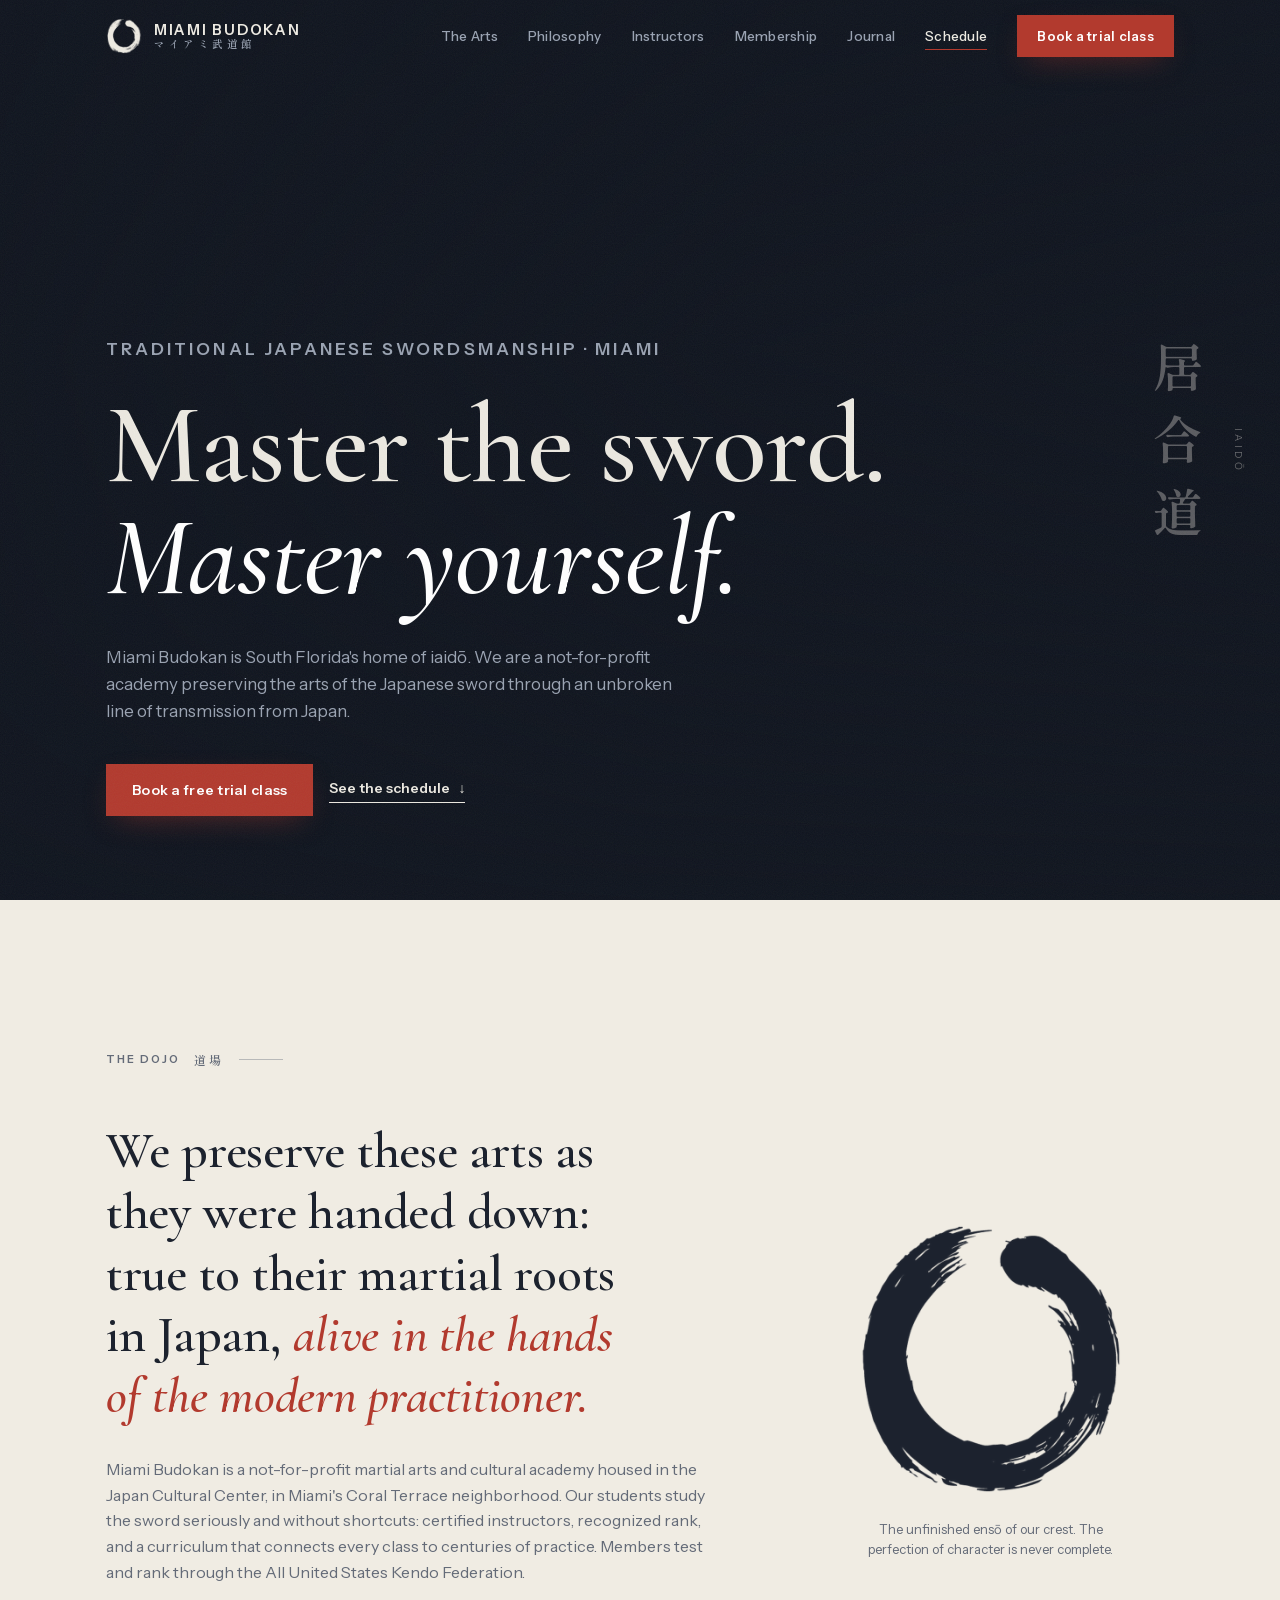
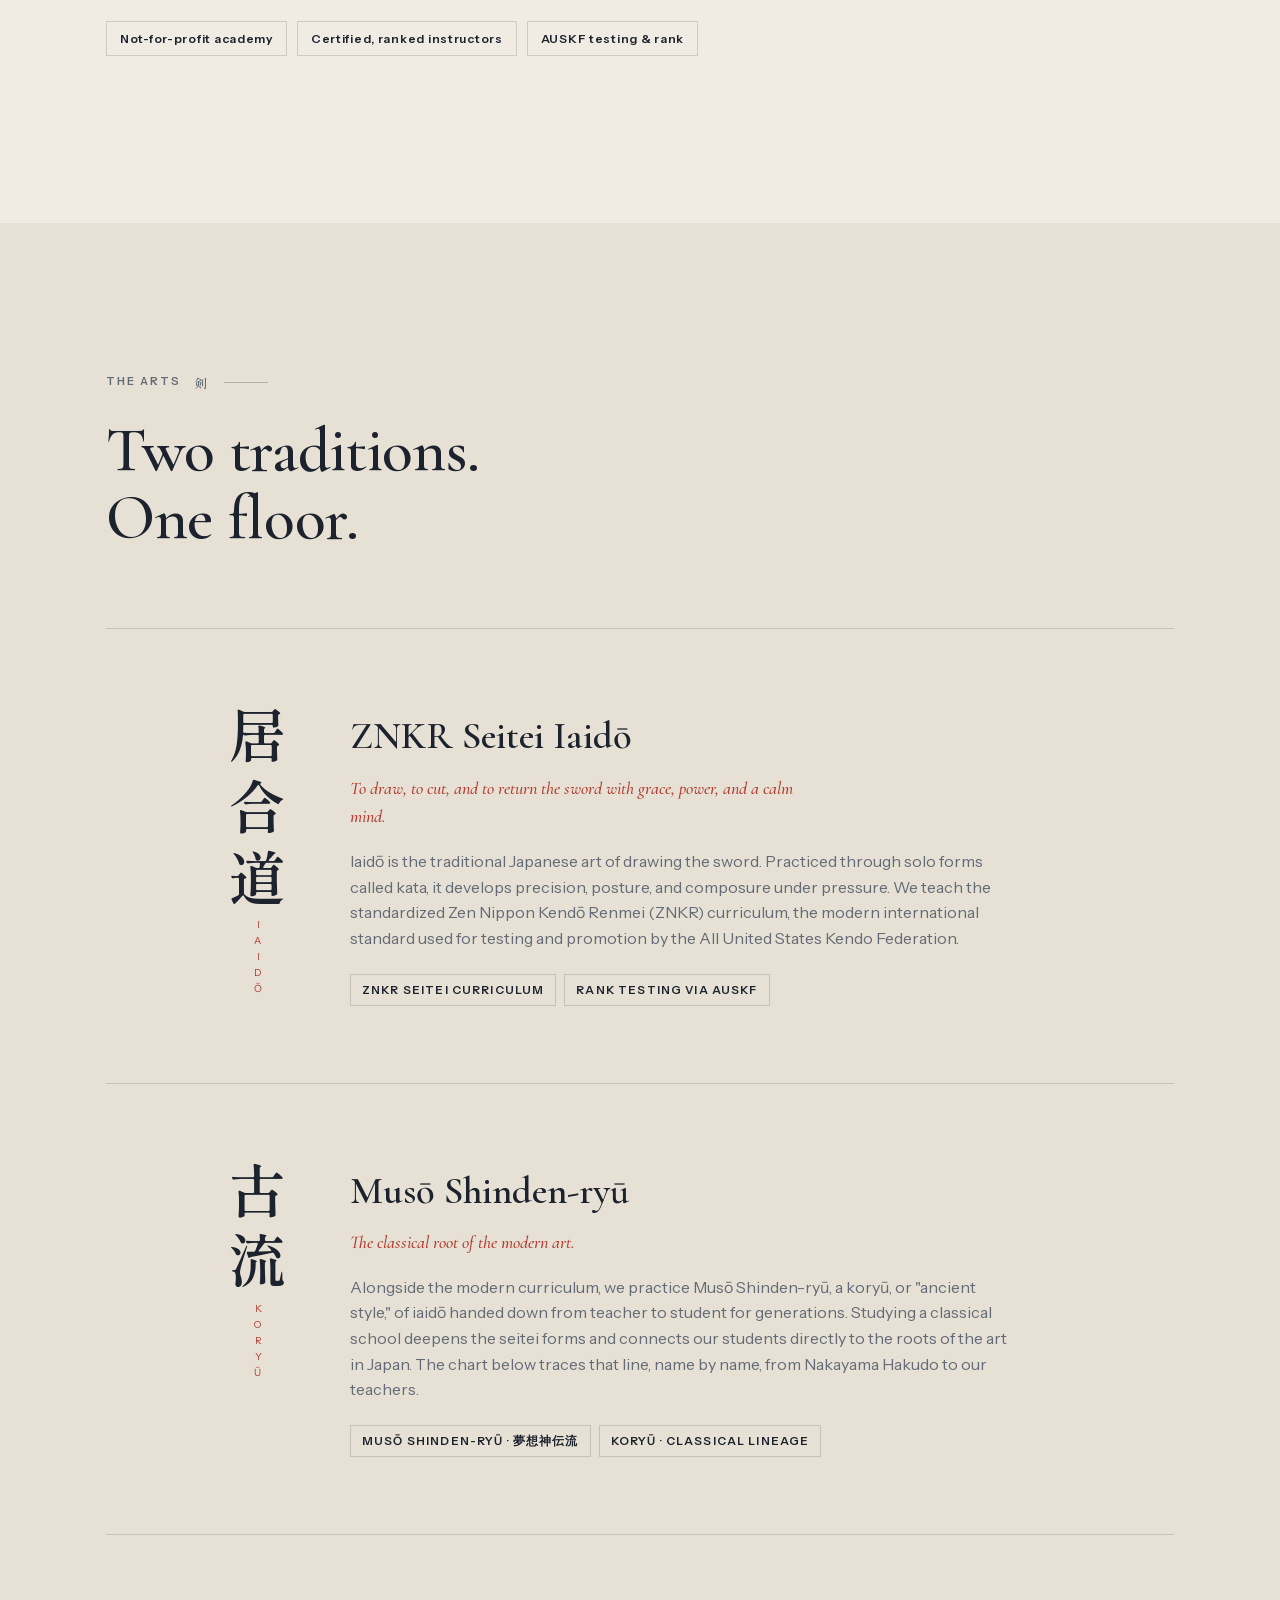
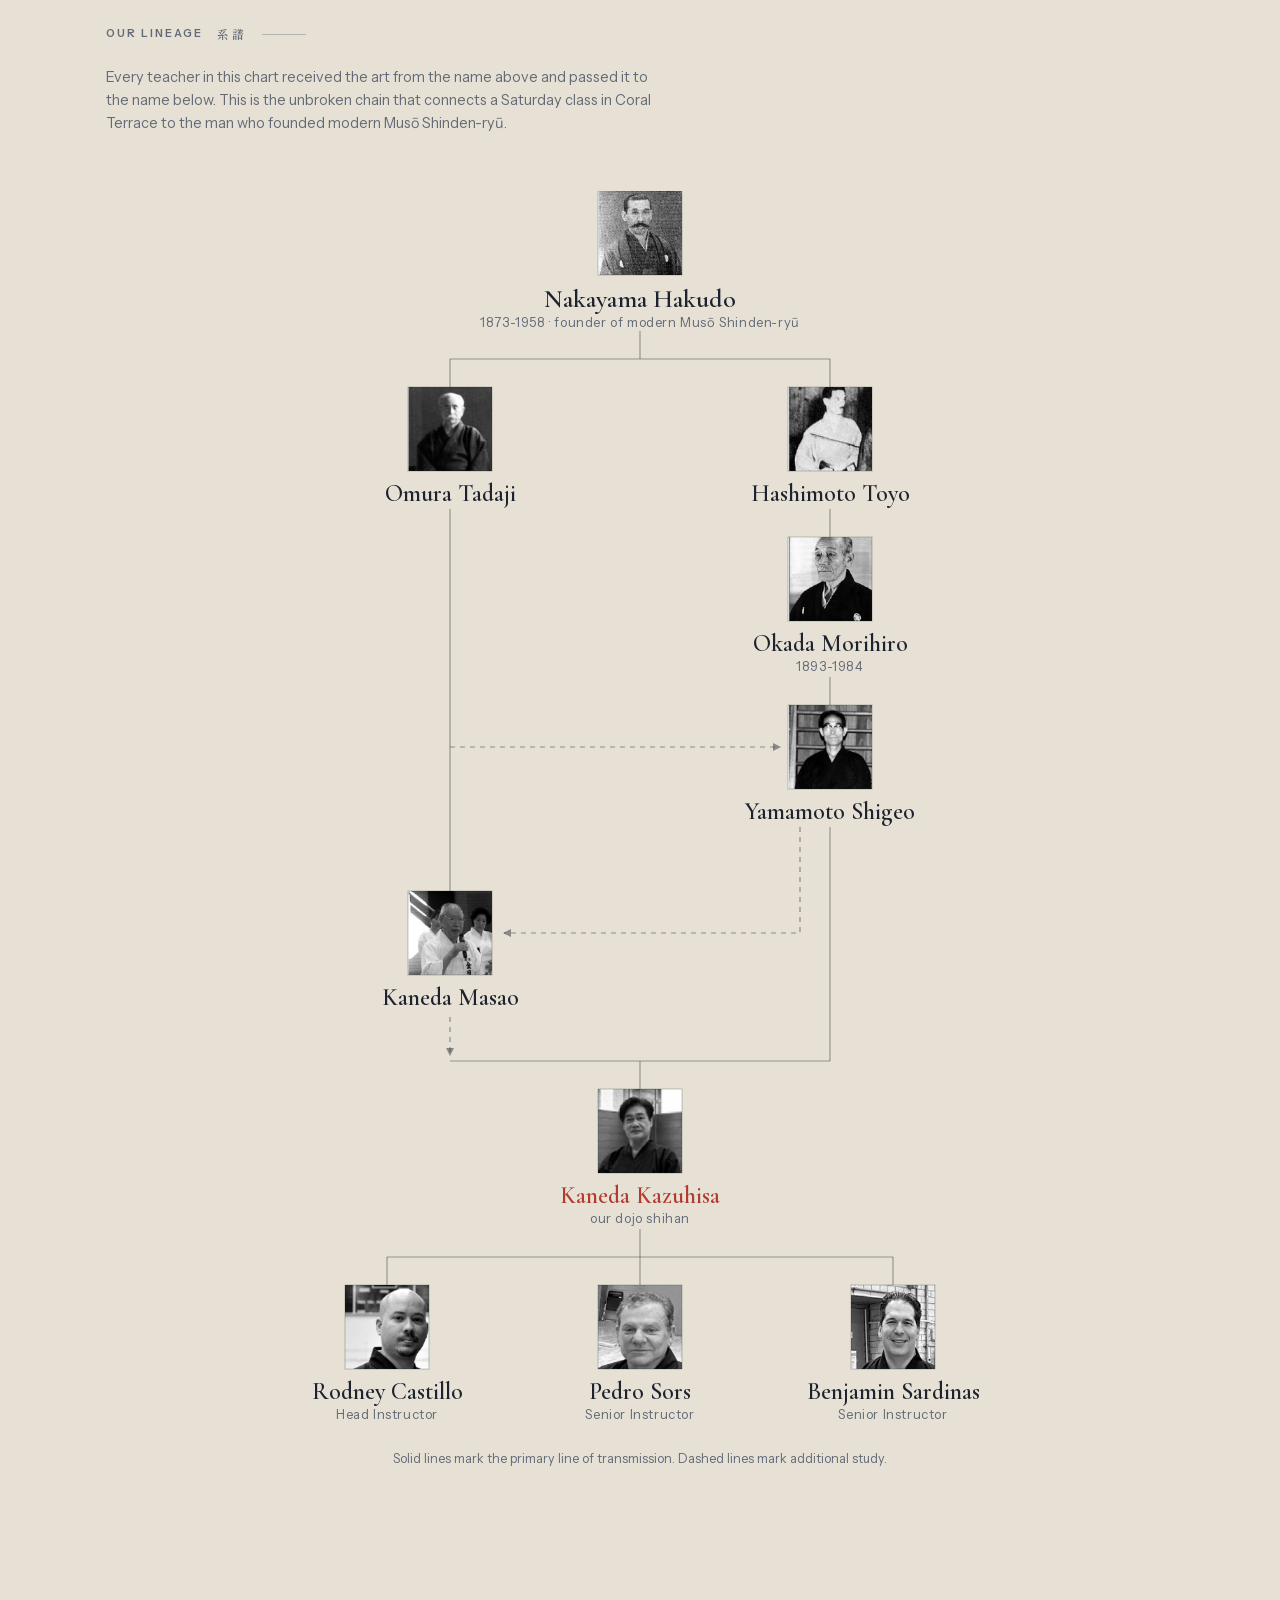
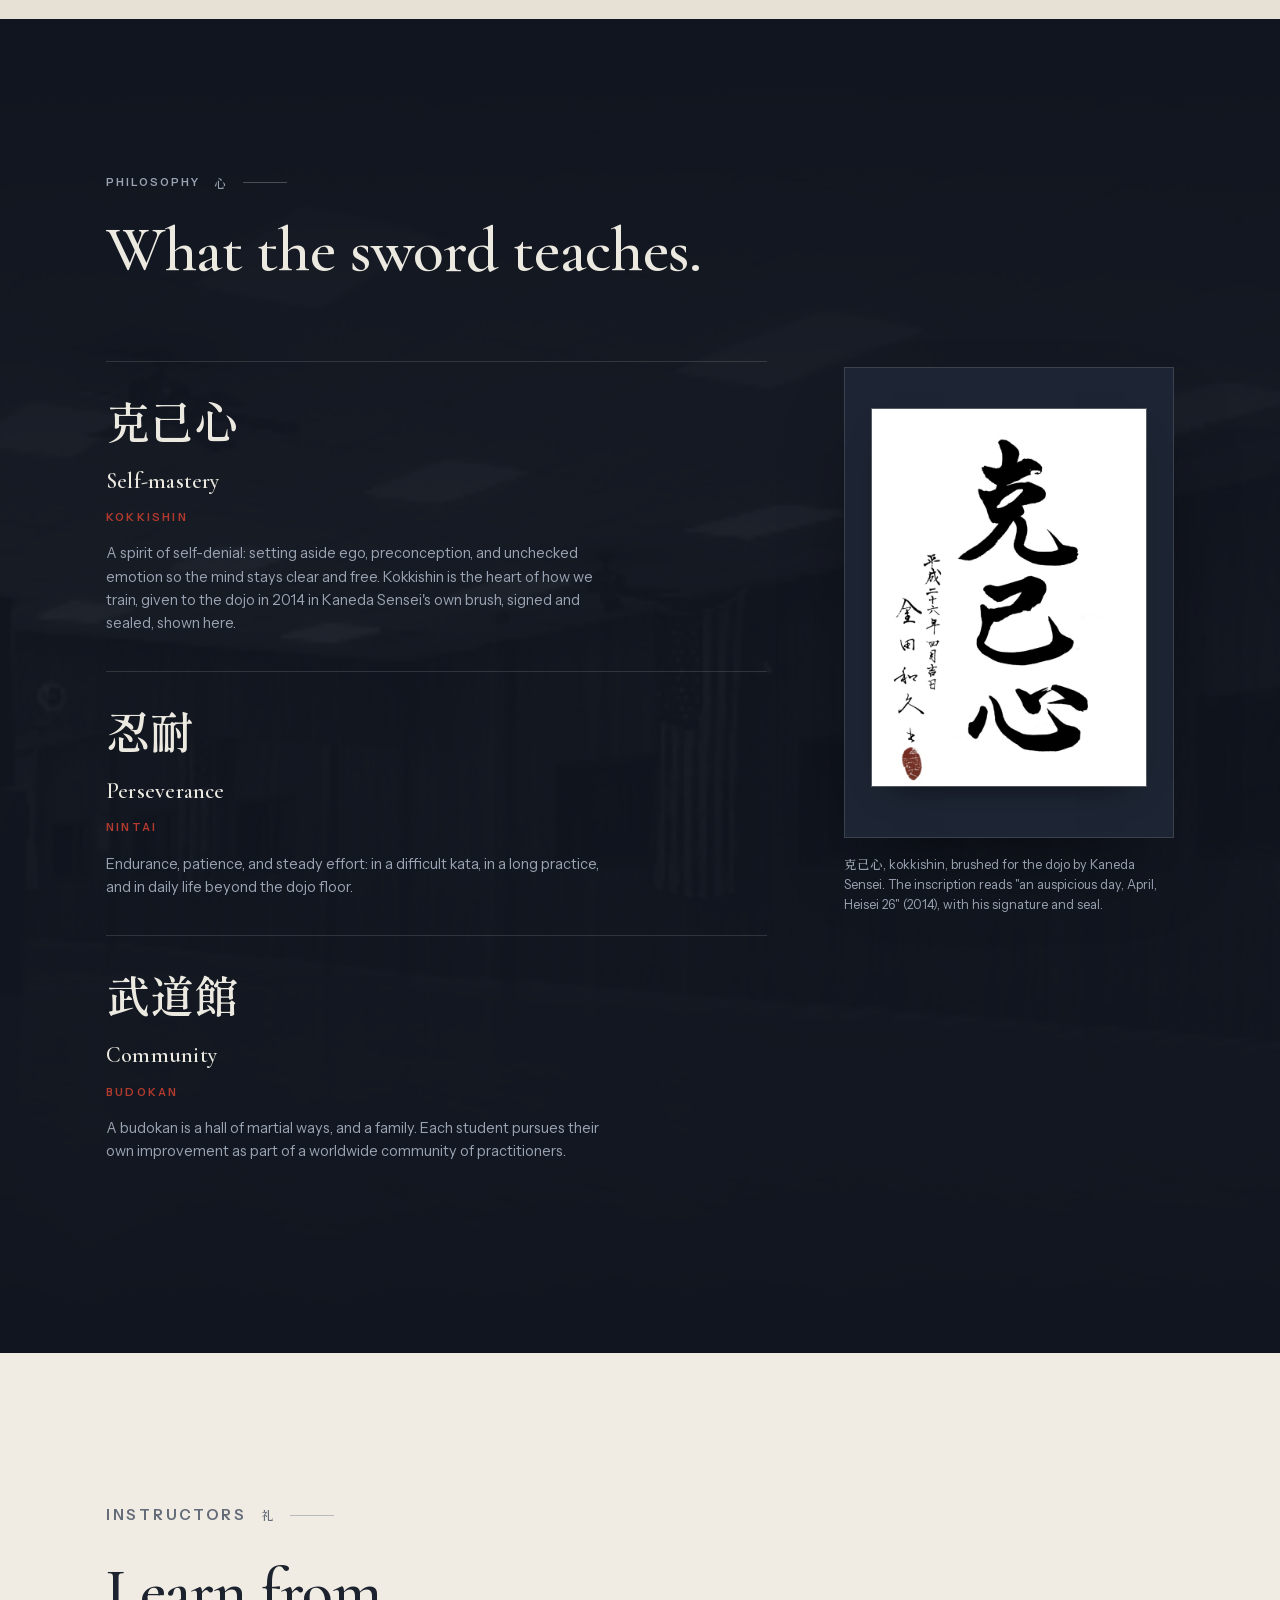
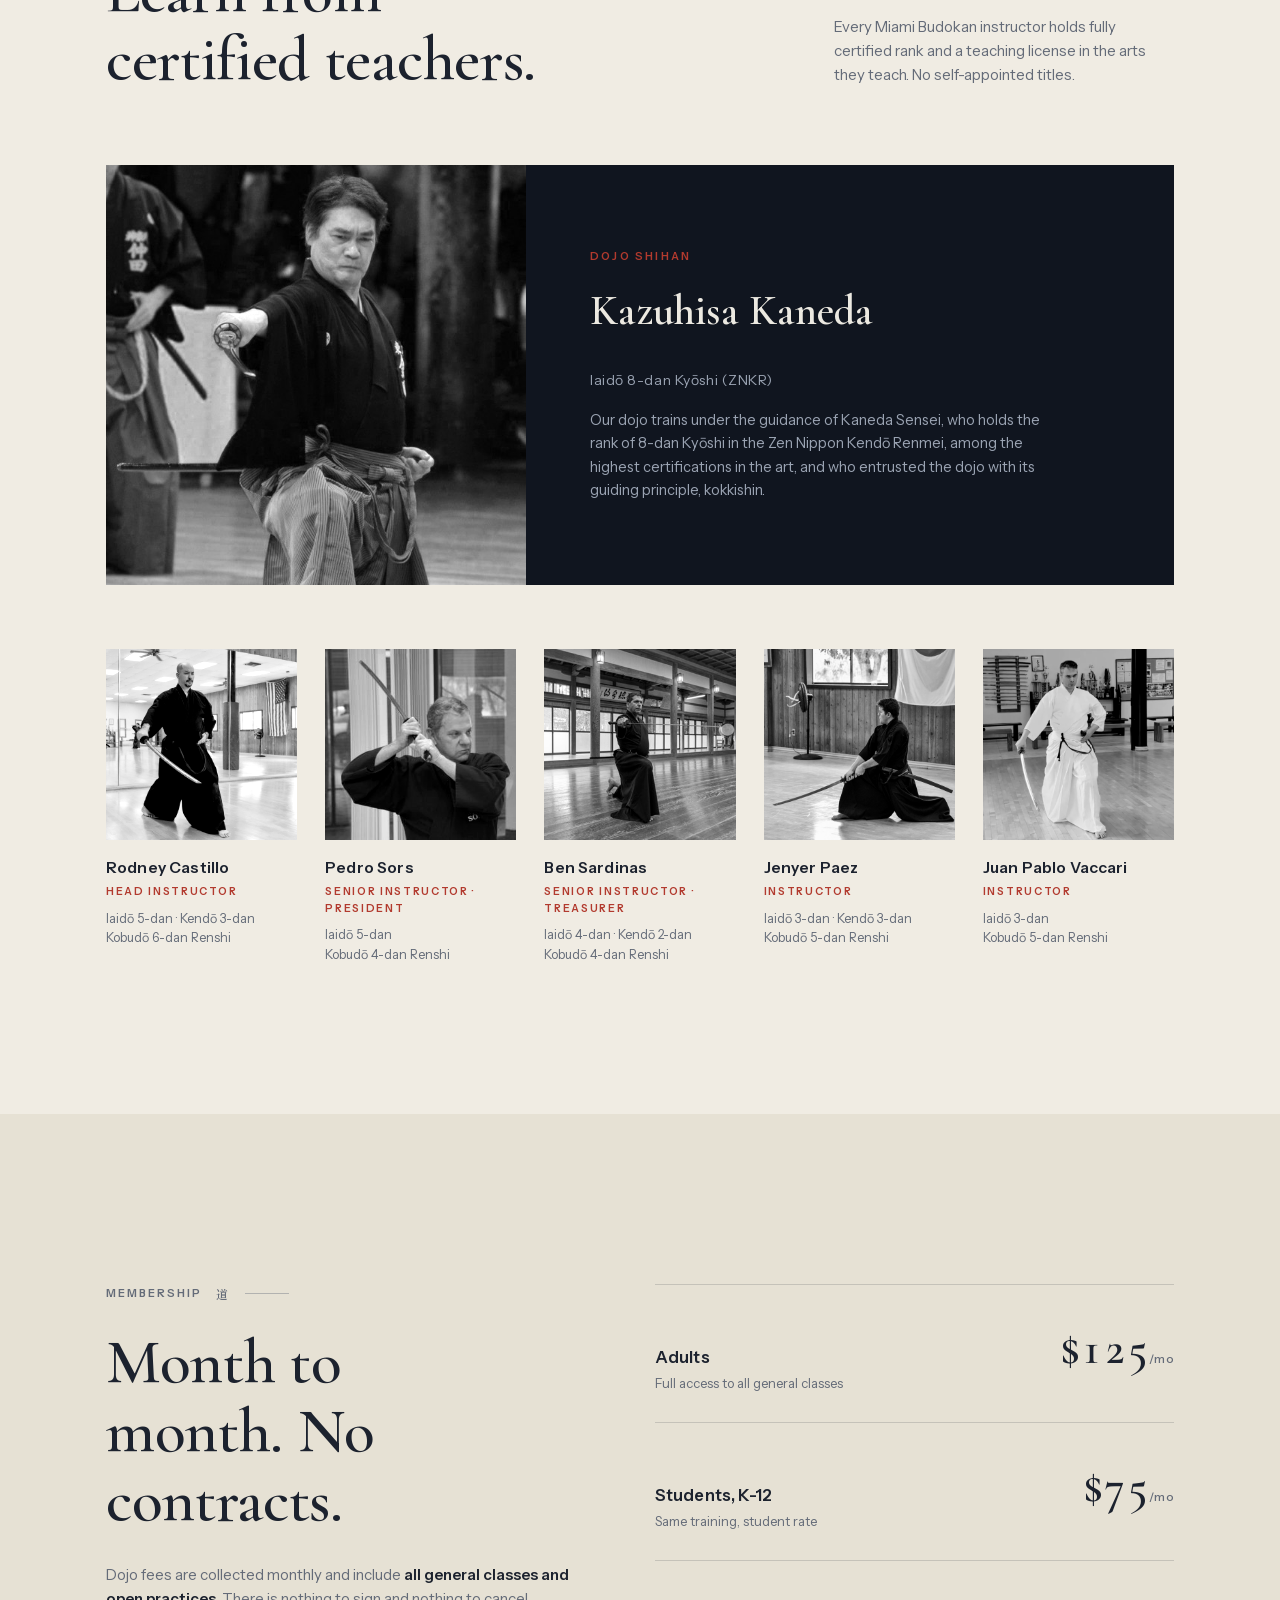
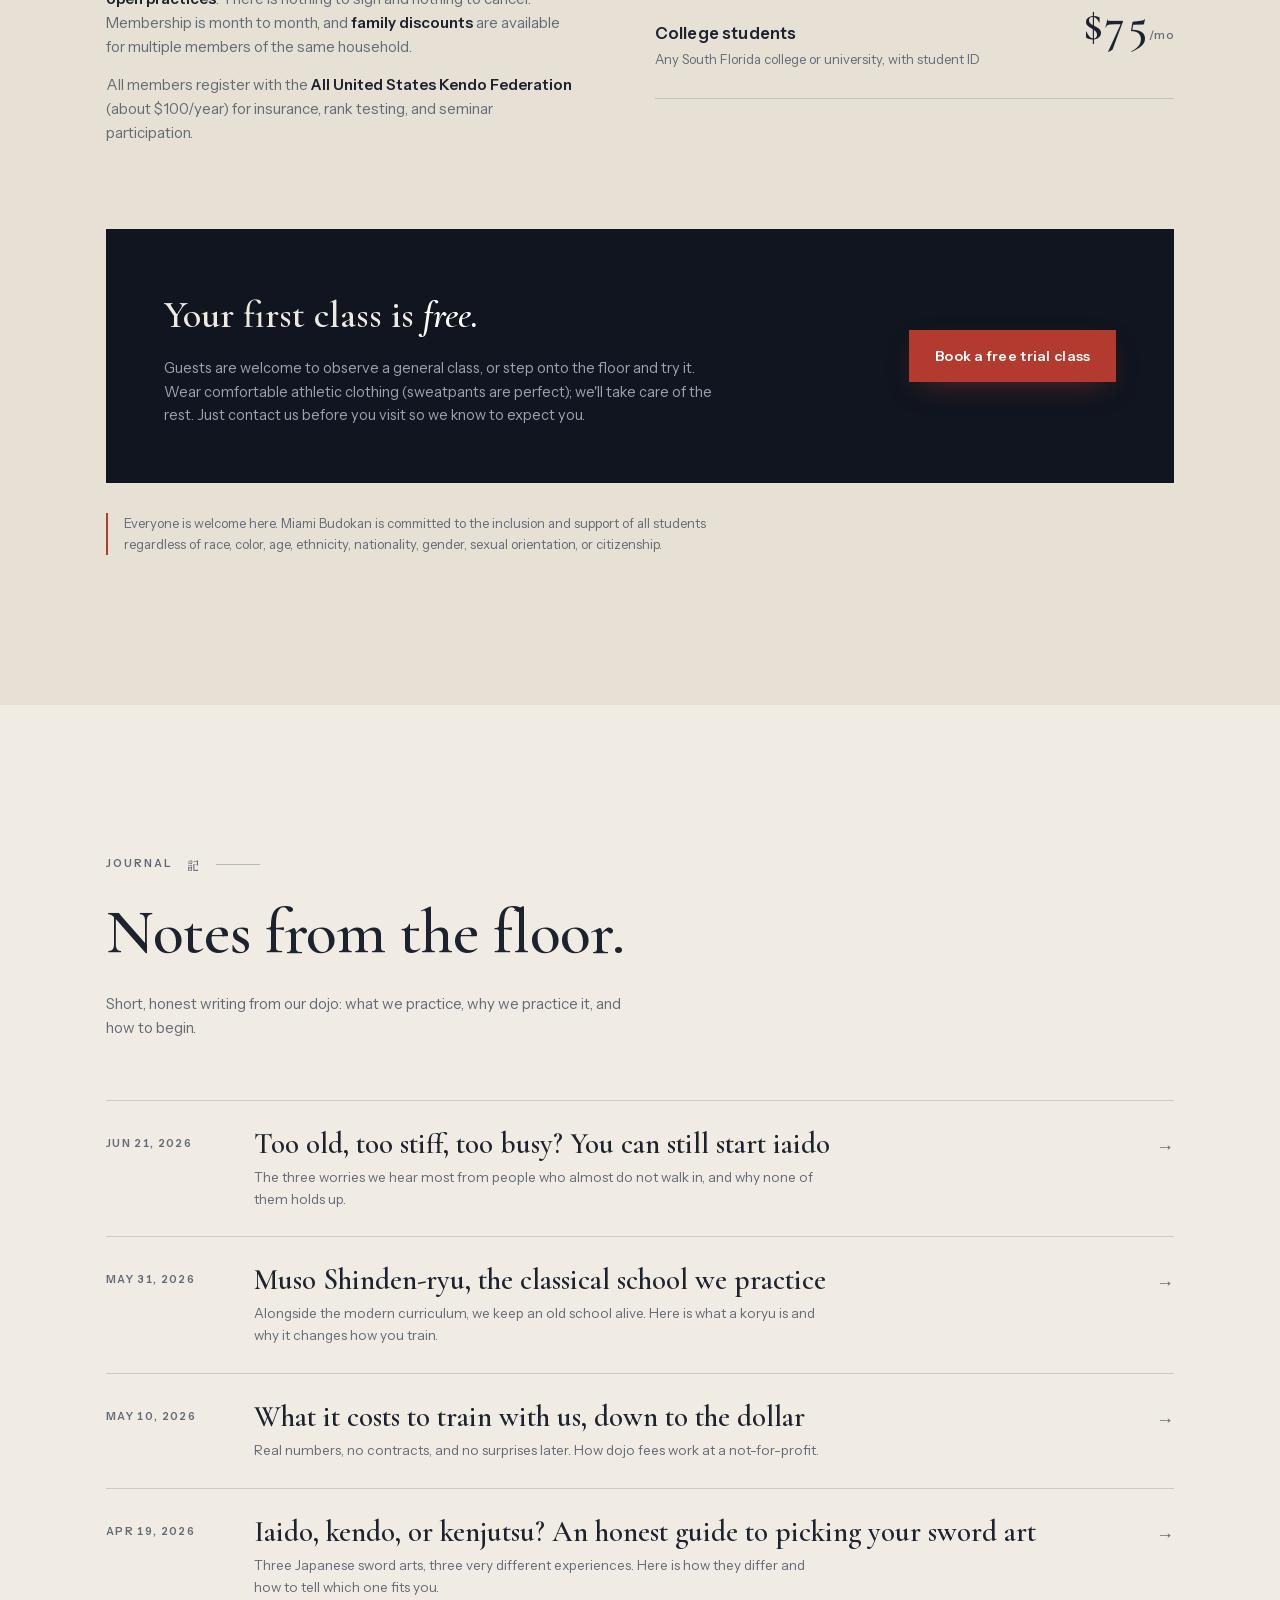
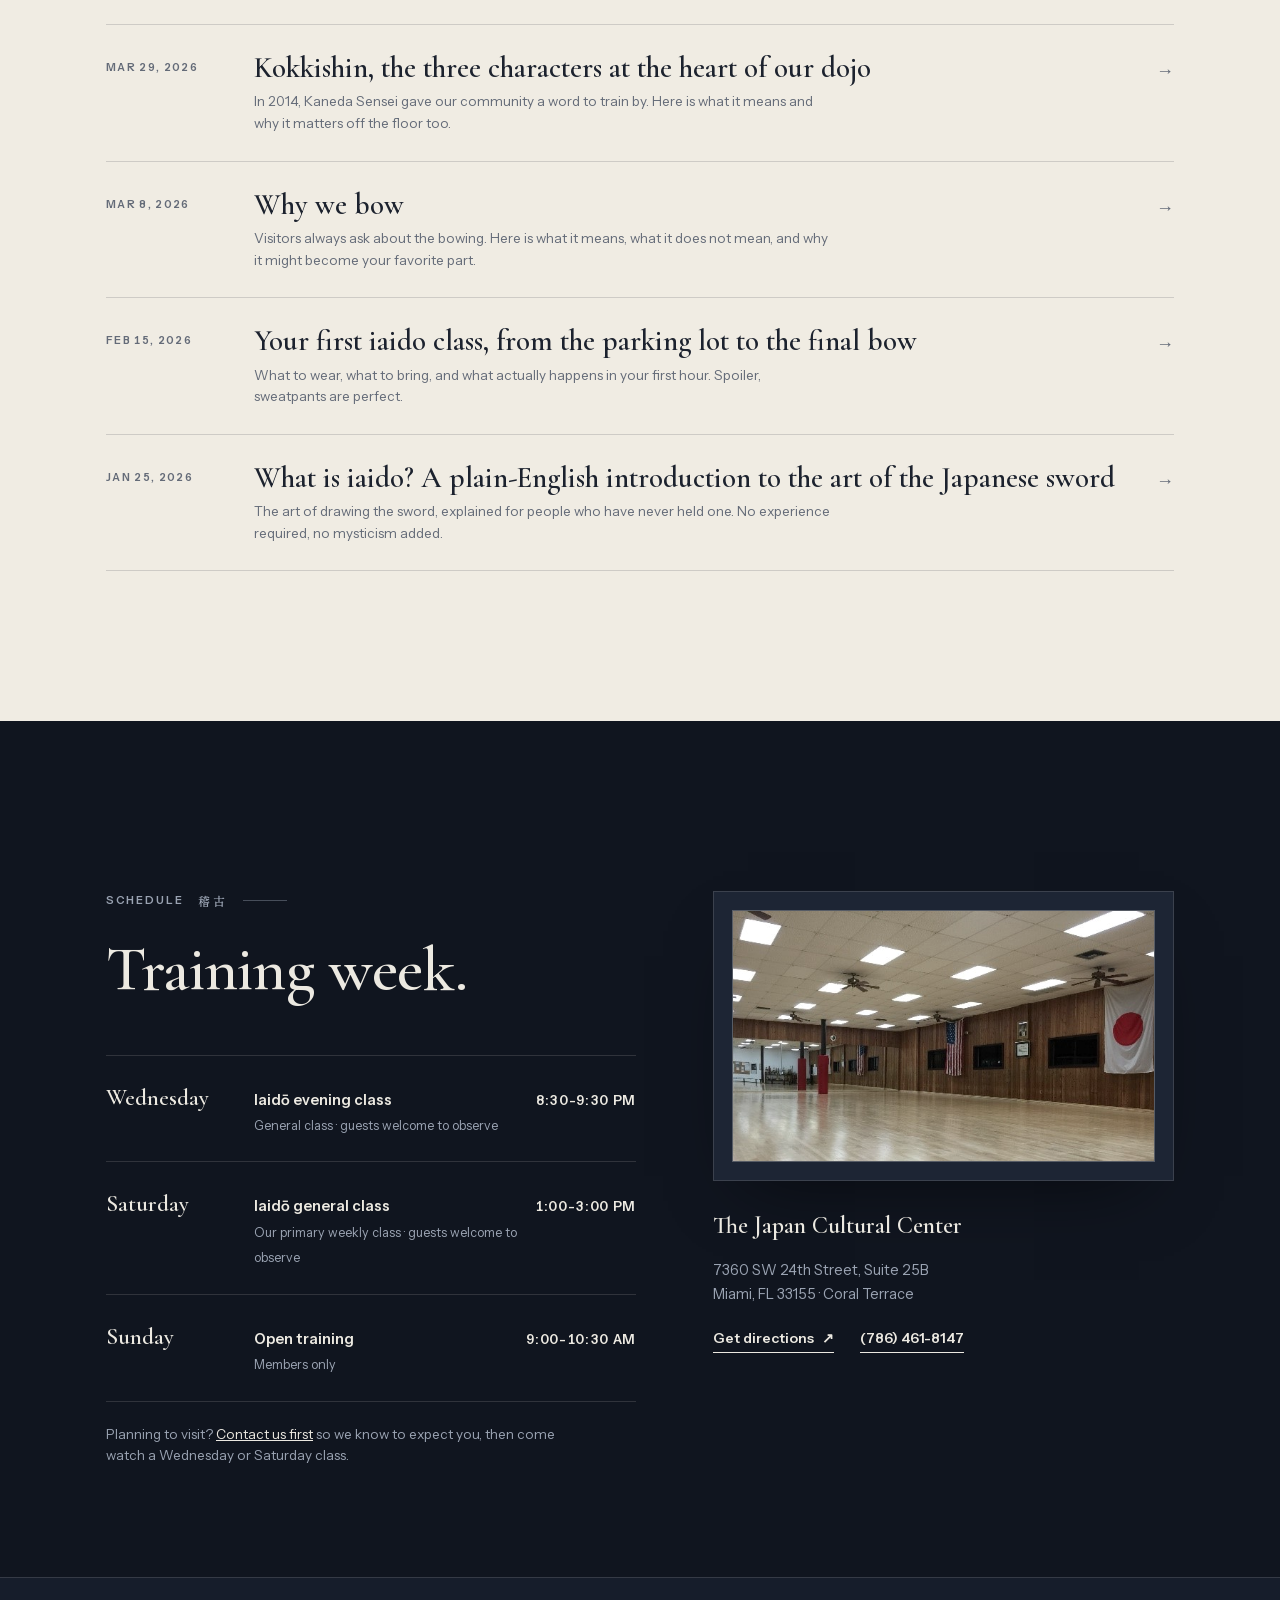
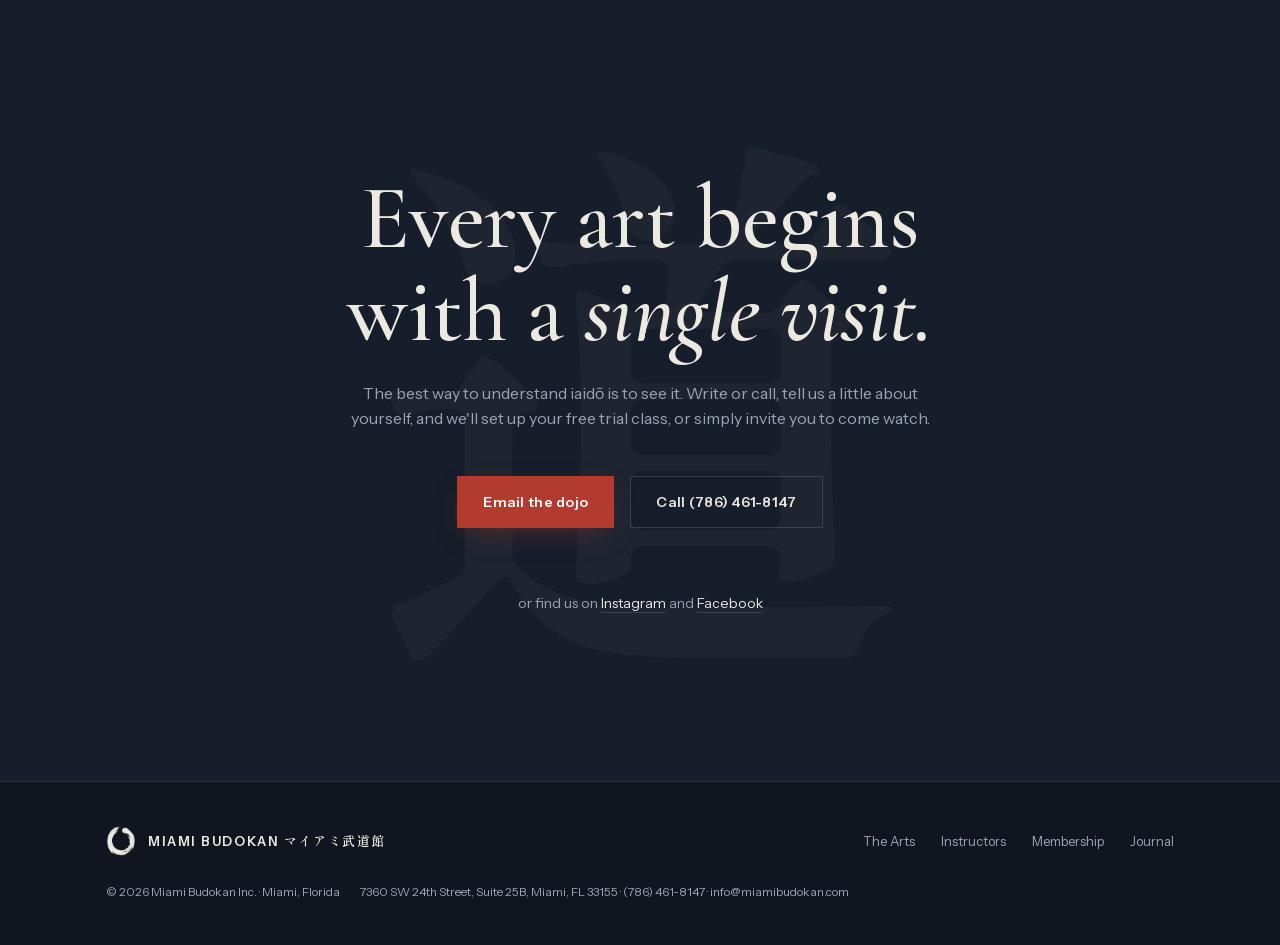
==== index.html @ 2807bc35 "Updated hero film plus portrait mobile counterpart with per-device loading Co-Authored-By: Claude Fa" ====
<!DOCTYPE html>
<html lang="en">
<meta charset="utf-8">
<meta name="viewport" content="width=device-width, initial-scale=1">
<meta name="color-scheme" content="light">
<meta name="description" content="Miami Budokan: South Florida's home of traditional Japanese swordsmanship. Iaidō classes in Miami: the ZNKR seitei curriculum and Musō Shinden-ryū.">
<title>Miami Budokan · Traditional Japanese Swordsmanship in Miami</title>
<link rel="stylesheet" href="assets/style.css">
<link rel="icon" type="image/png" href="assets/img/enso.png">
<noscript><link rel="stylesheet" href="assets/style.css">
<link rel="icon" type="image/png" href="assets/img/enso.png"></noscript>

<a class="skip" href="#main">Skip to content</a>
<div class="grain" aria-hidden="true"></div>

<header class="nav" id="nav">
  <div class="nav-inner">
    <a class="brand" href="#top" aria-label="Miami Budokan, home">
      <span class="enso-mark" aria-hidden="true"></span>
      <span class="brand-name"><b>MIAMI BUDOKAN</b><span lang="ja">マイアミ武道館</span></span>
    </a>
    <nav aria-label="Main">
      <ul class="nav-links" id="navLinks">
        <li><a href="#arts">The Arts</a></li>
        <li><a href="#philosophy">Philosophy</a></li>
        <li><a href="#instructors">Instructors</a></li>
        <li><a href="#membership">Membership</a></li>
        <li><a href="#journal">Journal</a></li>
        <li><a href="#schedule">Schedule</a></li>
        <li><a class="btn btn-shu" href="#contact">Book a trial class</a></li>
      </ul>
    </nav>
    <button class="menu-btn" id="menuBtn" aria-expanded="false" aria-controls="navLinks" aria-label="Menu">
      <svg class="icon-burger" viewBox="0 0 24 24" fill="none" stroke="currentColor" stroke-width="1.8" stroke-linecap="round"><path d="M3 7h18M3 12h18M3 17h12"/></svg>
      <svg class="icon-x" viewBox="0 0 24 24" fill="none" stroke="currentColor" stroke-width="1.8" stroke-linecap="round"><path d="M5 5l14 14M19 5L5 19"/></svg>
    </button>
  </div>
</header>

<main id="main">

  <!-- ============ HERO ============ -->
  <section class="hero" id="top">
    <div class="hero-media" id="heroMedia" aria-hidden="true">
      <!-- HERO FILM: hero.mp4 (landscape) and hero-mobile.mp4 (portrait)
        sit next to this file; the script below picks one by screen size.
        Both fade up from the dark background once playable. To replace,
        swap the files: H.264 MP4 · muted · looping · roughly 10 MB each. -->
      <video id="heroVideo" class="hero-video" autoplay muted loop playsinline preload="auto"
        data-src-desktop="hero.mp4" data-src-mobile="hero-mobile.mp4"></video>
    </div>
    <div class="hero-kanji" aria-hidden="true"><span lang="ja">居合道</span><i>iaidō</i></div>
    <div class="hero-inner">
      <p class="label reveal" style="--i:0">Traditional Japanese swordsmanship · Miami</p>
      <h1 class="reveal" style="--i:1">Master the sword. <em>Master yourself.</em></h1>
      <p class="reveal" style="--i:2">Miami Budokan is South Florida's home of iaidō. We are a not-for-profit
      academy preserving the arts of the Japanese sword through an unbroken line of transmission from Japan.</p>
      <div class="hero-cta reveal" style="--i:3">
        <a class="btn btn-shu" href="#contact">Book a free trial class</a>
        <a class="link-arrow" href="#schedule">See the schedule <span aria-hidden="true">↓</span></a>
      </div>
    </div>
  </section>

  <!-- ============ MISSION ============ -->
  <section class="band band-washi mission" id="mission" aria-label="Our mission">
    <div class="wrap">
      <p class="label reveal"><span>The dojo</span><span class="jp" lang="ja">道場</span></p>
      <div class="mission-grid">
        <div>
          <h2 class="reveal" style="--i:1">We preserve these arts as they were handed down: true to their
          martial roots in Japan, <em>alive in the hands of the modern practitioner.</em></h2>
          <p class="mission-body reveal" style="--i:2">Miami Budokan is a not-for-profit martial arts and cultural
          academy housed in the Japan Cultural Center, in Miami's Coral Terrace neighborhood. Our students study
          the sword seriously and without shortcuts: certified instructors, recognized rank, and a curriculum that
          connects every class to centuries of practice. Members test and rank through the All United States
          Kendo Federation.</p>
          <ul class="mission-facts reveal" style="--i:3">
            <li>Not-for-profit academy</li>
            <li>Certified, ranked instructors</li>
            <li>AUSKF testing &amp; rank</li>
          </ul>
        </div>
        <figure class="enso-fig reveal" style="--i:2">
          <div class="enso-img" role="img" aria-label="The dojo's ensō, an unfinished circle drawn in a single brush stroke"></div>
          <figcaption>The unfinished ensō of our crest. The perfection of character is never complete.</figcaption>
        </figure>
      </div>
    </div>
  </section>

  <!-- ============ ARTS ============ -->
  <section class="band band-washi2 arts" id="arts">
    <div class="wrap">
      <p class="label reveal"><span>The arts</span><span class="jp" lang="ja">剣</span></p>
      <h2 class="reveal" style="--i:1">Two traditions. One floor.</h2>

      <article class="art-row">
        <div class="art-kanji reveal" aria-hidden="true"><span lang="ja">居合道</span><small>iaidō</small></div>
        <div class="art-body">
          <h3 class="reveal">ZNKR Seitei Iaidō</h3>
          <p class="art-sub reveal" style="--i:1">To draw, to cut, and to return the sword with grace, power, and a calm mind.</p>
          <p class="reveal" style="--i:2">Iaidō is the traditional Japanese art of drawing the sword. Practiced
          through solo forms called kata, it develops precision, posture, and composure under pressure.
          We teach the standardized Zen Nippon Kendō Renmei (ZNKR) curriculum, the modern international
          standard used for testing and promotion by the All United States Kendo Federation.</p>
          <ul class="art-tags reveal" style="--i:3">
            <li>ZNKR Seitei curriculum</li>
            <li>Rank testing via AUSKF</li>
          </ul>
        </div>
      </article>

      <article class="art-row">
        <div class="art-kanji reveal" aria-hidden="true"><span lang="ja">古流</span><small>koryū</small></div>
        <div class="art-body">
          <h3 class="reveal">Musō Shinden-ryū</h3>
          <p class="art-sub reveal" style="--i:1">The classical root of the modern art.</p>
          <p class="reveal" style="--i:2">Alongside the modern curriculum, we practice Musō Shinden-ryū, a
          koryū, or "ancient style," of iaidō handed down from teacher to student for generations. Studying
          a classical school deepens the seitei forms and connects our students directly to the roots of the
          art in Japan. The chart below traces that line, name by name, from Nakayama Hakudo to our teachers.</p>
          <ul class="art-tags reveal" style="--i:3">
            <li lang="ja">Musō Shinden-ryū · 夢想神伝流</li>
            <li>Koryū · classical lineage</li>
          </ul>
        </div>
      </article>

      <div class="lineage reveal">
        <p class="label"><span>Our lineage</span><span class="jp" lang="ja">系譜</span></p>
        <p class="lineage-intro">Every teacher in this chart received the art from the name above and passed
        it to the name below. This is the unbroken chain that connects a Saturday class in Coral Terrace to
        the man who founded modern Musō Shinden-ryū.</p>
        <div class="tree-scroll">
          <svg class="tree-svg tree-chart" viewBox="0 0 760 1240" role="img" aria-label="Lineage chart of Muso Shinden-ryu at Miami Budokan. Nakayama Hakudo, 1873 to 1958, taught Omura Tadaji and Hashimoto Toyo. Hashimoto Toyo taught Okada Morihiro, 1893 to 1984, who taught Yamamoto Shigeo. Omura Tadaji also taught Yamamoto Shigeo. Yamamoto Shigeo taught Kaneda Masao and Kaneda Kazuhisa. Omura Tadaji taught Kaneda Masao, who also taught Kaneda Kazuhisa, our dojo shihan. Kaneda Kazuhisa teaches Rodney Castillo, Pedro Sors, and Benjamin Sardinas.">
            <defs>
              <marker id="arr" viewBox="0 0 8 8" refX="7" refY="4" markerWidth="7" markerHeight="7" orient="auto-start-reverse">
                <path d="M0 0L8 4L0 8z" fill="rgba(28,34,46,.45)"/>
              </marker>
            </defs>

            <!-- primary transmission lines (solid) -->
            <path class="ln" d="M380 140 V168"/>
            <path class="ln" d="M190 168 H570"/>
            <path class="ln" d="M190 168 V196"/>
            <path class="ln" d="M570 168 V196"/>
            <path class="ln" d="M570 318 V346"/>
            <path class="ln" d="M570 486 V514"/>
            <path class="ln" d="M190 318 V700"/>
            <path class="ln" d="M570 636 V870"/>
            <path class="ln" d="M190 870 H570"/>
            <path class="ln" d="M380 870 V898"/>
            <path class="ln" d="M380 1038 V1066"/>
            <path class="ln" d="M127 1066 H633"/>
            <path class="ln" d="M127 1066 V1094"/>
            <path class="ln" d="M380 1066 V1094"/>
            <path class="ln" d="M633 1066 V1094"/>

            <!-- additional study (dashed) -->
            <path class="ln-d" d="M190 556 H520" marker-end="url(#arr)"/>
            <path class="ln-d" d="M540 636 V742 H244" marker-end="url(#arr)"/>
            <path class="ln-d" d="M190 826 V864" marker-end="url(#arr)"/>

            <!-- Nakayama Hakudo -->
            <image href="assets/img/lineage-nakayama.jpg" x="338" y="0" width="84" height="84"/>
            <rect class="ph" x="338" y="0" width="84" height="84"/>
            <text class="tn tn-root" x="380" y="116" text-anchor="middle">Nakayama Hakudo</text>
            <text class="ts" x="380" y="136" text-anchor="middle">1873-1958 · founder of modern Musō Shinden-ryū</text>

            <!-- Omura Tadaji -->
            <image href="assets/img/lineage-omura.jpg" x="148" y="196" width="84" height="84"/>
            <rect class="ph" x="148" y="196" width="84" height="84"/>
            <text class="tn" x="190" y="310" text-anchor="middle">Omura Tadaji</text>

            <!-- Hashimoto Toyo -->
            <image href="assets/img/lineage-hashimoto.jpg" x="528" y="196" width="84" height="84"/>
            <rect class="ph" x="528" y="196" width="84" height="84"/>
            <text class="tn" x="570" y="310" text-anchor="middle">Hashimoto Toyo</text>

            <!-- Okada Morihiro -->
            <image href="assets/img/lineage-okada.jpg" x="528" y="346" width="84" height="84"/>
            <rect class="ph" x="528" y="346" width="84" height="84"/>
            <text class="tn" x="570" y="460" text-anchor="middle">Okada Morihiro</text>
            <text class="ts" x="570" y="480" text-anchor="middle">1893-1984</text>

            <!-- Yamamoto Shigeo -->
            <image href="assets/img/lineage-yamamoto.jpg" x="528" y="514" width="84" height="84"/>
            <rect class="ph" x="528" y="514" width="84" height="84"/>
            <text class="tn" x="570" y="628" text-anchor="middle">Yamamoto Shigeo</text>

            <!-- Kaneda Masao -->
            <image href="assets/img/lineage-masao.jpg" x="148" y="700" width="84" height="84"/>
            <rect class="ph" x="148" y="700" width="84" height="84"/>
            <text class="tn" x="190" y="814" text-anchor="middle">Kaneda Masao</text>

            <!-- Kaneda Kazuhisa -->
            <image href="assets/img/lineage-kazuhisa.jpg" x="338" y="898" width="84" height="84"/>
            <rect class="ph" x="338" y="898" width="84" height="84"/>
            <text class="tn tn-shihan" x="380" y="1012" text-anchor="middle">Kaneda Kazuhisa</text>
            <text class="ts" x="380" y="1032" text-anchor="middle">our dojo shihan</text>

            <!-- Instructors -->
            <image href="assets/img/lineage-rodney.jpg" x="85" y="1094" width="84" height="84"/>
            <rect class="ph" x="85" y="1094" width="84" height="84"/>
            <text class="tn" x="127" y="1208" text-anchor="middle">Rodney Castillo</text>
            <text class="ts" x="127" y="1228" text-anchor="middle">Head Instructor</text>

            <image href="assets/img/lineage-pedro.jpg" x="338" y="1094" width="84" height="84"/>
            <rect class="ph" x="338" y="1094" width="84" height="84"/>
            <text class="tn" x="380" y="1208" text-anchor="middle">Pedro Sors</text>
            <text class="ts" x="380" y="1228" text-anchor="middle">Senior Instructor</text>

            <image href="assets/img/lineage-benjamin.jpg" x="591" y="1094" width="84" height="84"/>
            <rect class="ph" x="591" y="1094" width="84" height="84"/>
            <text class="tn" x="633" y="1208" text-anchor="middle">Benjamin Sardinas</text>
            <text class="ts" x="633" y="1228" text-anchor="middle">Senior Instructor</text>
          </svg>

          <svg class="tree-svg-m tree-chart" viewBox="0 0 400 1020" role="img" aria-label="Lineage chart of Muso Shinden-ryu at Miami Budokan. Nakayama Hakudo, 1873 to 1958, taught Omura Tadaji and Hashimoto Toyo. Hashimoto Toyo taught Okada Morihiro, 1893 to 1984, who taught Yamamoto Shigeo. Omura Tadaji also taught Yamamoto Shigeo. Yamamoto Shigeo taught Kaneda Masao and Kaneda Kazuhisa. Omura Tadaji taught Kaneda Masao, who also taught Kaneda Kazuhisa, our dojo shihan. Kaneda Kazuhisa teaches Rodney Castillo, Pedro Sors, and Benjamin Sardinas.">
            <defs>
              <marker id="arrm" viewBox="0 0 8 8" refX="7" refY="4" markerWidth="7" markerHeight="7" orient="auto-start-reverse">
                <path d="M0 0L8 4L0 8z" fill="rgba(28,34,46,.45)"/>
              </marker>
            </defs>

            <path class="ln" d="M200 116 V140"/>
            <path class="ln" d="M100 140 H300"/>
            <path class="ln" d="M100 140 V168"/>
            <path class="ln" d="M300 140 V168"/>
            <path class="ln" d="M300 266 V294"/>
            <path class="ln" d="M300 408 V436"/>
            <path class="ln" d="M100 266 V560"/>
            <path class="ln" d="M300 536 V710"/>
            <path class="ln" d="M100 710 H300"/>
            <path class="ln" d="M200 710 V734"/>
            <path class="ln" d="M200 848 V872"/>
            <path class="ln" d="M66 872 H334"/>
            <path class="ln" d="M66 872 V900"/>
            <path class="ln" d="M200 872 V900"/>
            <path class="ln" d="M334 872 V900"/>

            <path class="ln-d" d="M100 468 H262" marker-end="url(#arrm)"/>
            <path class="ln-d" d="M288 536 V592 H138" marker-end="url(#arrm)"/>
            <path class="ln-d" d="M100 658 V704" marker-end="url(#arrm)"/>

            <image href="assets/img/lineage-nakayama.jpg" x="168" y="0" width="64" height="64"/>
            <rect class="ph" x="168" y="0" width="64" height="64"/>
            <text class="tn tn-root" x="200" y="90" text-anchor="middle">Nakayama Hakudo</text>
            <text class="ts" x="200" y="108" text-anchor="middle">1873-1958 · founder of modern Musō Shinden-ryū</text>

            <image href="assets/img/lineage-omura.jpg" x="68" y="168" width="64" height="64"/>
            <rect class="ph" x="68" y="168" width="64" height="64"/>
            <text class="tn" x="100" y="256" text-anchor="middle">Omura Tadaji</text>

            <image href="assets/img/lineage-hashimoto.jpg" x="268" y="168" width="64" height="64"/>
            <rect class="ph" x="268" y="168" width="64" height="64"/>
            <text class="tn" x="300" y="256" text-anchor="middle">Hashimoto Toyo</text>

            <image href="assets/img/lineage-okada.jpg" x="268" y="294" width="64" height="64"/>
            <rect class="ph" x="268" y="294" width="64" height="64"/>
            <text class="tn" x="300" y="382" text-anchor="middle">Okada Morihiro</text>
            <text class="ts" x="300" y="400" text-anchor="middle">1893-1984</text>

            <image href="assets/img/lineage-yamamoto.jpg" x="268" y="436" width="64" height="64"/>
            <rect class="ph" x="268" y="436" width="64" height="64"/>
            <text class="tn" x="300" y="524" text-anchor="middle">Yamamoto Shigeo</text>

            <image href="assets/img/lineage-masao.jpg" x="68" y="560" width="64" height="64"/>
            <rect class="ph" x="68" y="560" width="64" height="64"/>
            <text class="tn" x="100" y="648" text-anchor="middle">Kaneda Masao</text>

            <image href="assets/img/lineage-kazuhisa.jpg" x="168" y="734" width="64" height="64"/>
            <rect class="ph" x="168" y="734" width="64" height="64"/>
            <text class="tn tn-shihan" x="200" y="822" text-anchor="middle">Kaneda Kazuhisa</text>
            <text class="ts" x="200" y="840" text-anchor="middle">our dojo shihan</text>

            <image href="assets/img/lineage-rodney.jpg" x="34" y="900" width="64" height="64"/>
            <rect class="ph" x="34" y="900" width="64" height="64"/>
            <text class="tn tn3" x="66" y="986" text-anchor="middle">Rodney Castillo</text>
            <text class="ts" x="66" y="1004" text-anchor="middle">Head Instructor</text>

            <image href="assets/img/lineage-pedro.jpg" x="168" y="900" width="64" height="64"/>
            <rect class="ph" x="168" y="900" width="64" height="64"/>
            <text class="tn tn3" x="200" y="986" text-anchor="middle">Pedro Sors</text>
            <text class="ts" x="200" y="1004" text-anchor="middle">Senior Instructor</text>

            <image href="assets/img/lineage-benjamin.jpg" x="302" y="900" width="64" height="64"/>
            <rect class="ph" x="302" y="900" width="64" height="64"/>
            <text class="tn tn3" x="334" y="986" text-anchor="middle">Benjamin Sardinas</text>
            <text class="ts" x="334" y="1004" text-anchor="middle">Senior Instructor</text>
          </svg>
        </div>
        <p class="lineage-legend">Solid lines mark the primary line of transmission. Dashed lines mark additional study.</p>
      </div>
    </div>
  </section>

  <!-- ============ PHILOSOPHY ============ -->
  <section class="band band-ink philo" id="philosophy">
    <div class="philo-bg" aria-hidden="true"><img src="assets/img/dojo.jpg" alt=""></div>
    <div class="wrap">
      <p class="label reveal"><span>Philosophy</span><span class="jp" lang="ja">心</span></p>
      <h2 class="reveal" style="--i:1">What the sword teaches.</h2>
      <div class="philo-grid">
        <div class="philo-items">
          <div class="philo-item reveal" style="--i:1">
            <span class="kanji" lang="ja" aria-hidden="true">克己心</span>
            <h3>Self-mastery</h3>
            <span class="romaji">Kokkishin</span>
            <p>A spirit of self-denial: setting aside ego, preconception, and unchecked emotion so the mind
            stays clear and free. Kokkishin is the heart of how we train, given to the dojo in 2014 in
            Kaneda Sensei's own brush, signed and sealed, shown here.</p>
          </div>
          <div class="philo-item reveal" style="--i:2">
            <span class="kanji" lang="ja" aria-hidden="true">忍耐</span>
            <h3>Perseverance</h3>
            <span class="romaji">Nintai</span>
            <p>Endurance, patience, and steady effort: in a difficult kata, in a long practice, and in
            daily life beyond the dojo floor.</p>
          </div>
          <div class="philo-item reveal" style="--i:3">
            <span class="kanji" lang="ja" aria-hidden="true">武道館</span>
            <h3>Community</h3>
            <span class="romaji">Budokan</span>
            <p>A budokan is a hall of martial ways, and a family. Each student pursues their own improvement
            as part of a worldwide community of practitioners.</p>
          </div>
        </div>
        <figure class="scroll-fig reveal" style="--i:2">
          <div class="scroll-mount">
            <img src="assets/img/kokkishin.jpg"
              alt="Original calligraphy of kokkishin (克己心) brushed by Kaneda Sensei, with his inscription, signature, and red seal">
          </div>
          <figcaption><span class="jp" lang="ja">克己心</span>, kokkishin, brushed for the dojo by Kaneda Sensei.
          The inscription reads "an auspicious day, April, Heisei 26" (2014), with his signature and seal.</figcaption>
        </figure>
      </div>
    </div>
  </section>

  <!-- ============ INSTRUCTORS ============ -->
  <section class="band band-washi sensei" id="instructors">
    <div class="wrap">
      <div class="sensei-head">
        <div>
          <p class="label reveal"><span>Instructors</span><span class="jp" lang="ja">礼</span></p>
          <h2 class="reveal" style="--i:1">Learn from certified teachers.</h2>
        </div>
        <p class="reveal" style="--i:2">Every Miami Budokan instructor holds fully certified rank and a
        teaching license in the arts they teach. No self-appointed titles.</p>
      </div>

      <article class="shihan reveal">
        <div class="shihan-photo">
          <img src="assets/img/kaneda.jpg" alt="Kazuhisa Kaneda Sensei performing iaidō, sword extended">
        </div>
        <div class="shihan-body">
          <span class="role">Dojo Shihan</span>
          <h3>Kazuhisa Kaneda</h3>
          <p class="rank">Iaidō 8-dan Kyōshi (ZNKR)</p>
          <p>Our dojo trains under the guidance of Kaneda Sensei, who holds the rank of 8-dan Kyōshi in the
          Zen Nippon Kendō Renmei, among the highest certifications in the art, and who entrusted the dojo
          with its guiding principle, kokkishin.</p>
        </div>
      </article>

      <div class="sensei-grid">
        <article class="sensei-card reveal" style="--i:0">
          <div class="photo"><img src="assets/img/rodney.jpg" alt="Rodney Castillo"></div>
          <h3>Rodney Castillo</h3>
          <p class="role">Head Instructor</p>
          <p class="rank">Iaidō 5-dan · Kendō 3-dan<br>Kobudō 6-dan Renshi</p>
        </article>
        <article class="sensei-card reveal" style="--i:1">
          <div class="photo"><img src="assets/img/pedro.jpg" alt="Pedro Sors"></div>
          <h3>Pedro Sors</h3>
          <p class="role">Senior Instructor · President</p>
          <p class="rank">Iaidō 5-dan<br>Kobudō 4-dan Renshi</p>
        </article>
        <article class="sensei-card reveal" style="--i:2">
          <div class="photo"><img src="assets/img/ben.jpg" alt="Ben Sardinas"></div>
          <h3>Ben Sardinas</h3>
          <p class="role">Senior Instructor · Treasurer</p>
          <p class="rank">Iaidō 4-dan · Kendō 2-dan<br>Kobudō 4-dan Renshi</p>
        </article>
        <article class="sensei-card reveal" style="--i:3">
          <div class="photo"><img src="assets/img/jenyer.jpg" alt="Jenyer Paez"></div>
          <h3>Jenyer Paez</h3>
          <p class="role">Instructor</p>
          <p class="rank">Iaidō 3-dan · Kendō 3-dan<br>Kobudō 5-dan Renshi</p>
        </article>
        <article class="sensei-card reveal" style="--i:4">
          <div class="photo"><img src="assets/img/juanpablo.jpg" alt="Juan Pablo Vaccari"></div>
          <h3>Juan Pablo Vaccari</h3>
          <p class="role">Instructor</p>
          <p class="rank">Iaidō 3-dan<br>Kobudō 5-dan Renshi</p>
        </article>
      </div>
    </div>
  </section>

  <!-- ============ MEMBERSHIP ============ -->
  <section class="band band-washi2 join" id="membership">
    <div class="wrap">
      <div class="join-grid">
        <div>
          <p class="label reveal"><span>Membership</span><span class="jp" lang="ja">道</span></p>
          <h2 class="reveal" style="--i:1">Month to month. No contracts.</h2>
          <div class="join-notes reveal" style="--i:2">
            <p>Dojo fees are collected monthly and include <strong>all general classes and open practices</strong>.
            There is nothing to sign and nothing to cancel. Membership is month to month, and
            <strong>family discounts</strong> are available for multiple members of the same household.</p>
            <p>All members register with the <strong>All United States Kendo Federation</strong> (about $100/year)
            for insurance, rank testing, and seminar participation.</p>
          </div>
        </div>
        <div>
          <ul class="price-list reveal" style="--i:2">
            <li class="price-row">
              <div class="who"><b>Adults</b><span>Full access to all general classes</span></div>
              <div class="amt">$125<small>/mo</small></div>
            </li>
            <li class="price-row">
              <div class="who"><b>Students, K-12</b><span>Same training, student rate</span></div>
              <div class="amt">$75<small>/mo</small></div>
            </li>
            <li class="price-row">
              <div class="who"><b>College students</b><span>Any South Florida college or university, with student ID</span></div>
              <div class="amt">$75<small>/mo</small></div>
            </li>
          </ul>
        </div>
      </div>

      <div class="trial reveal">
        <div>
          <h3>Your first class is <em>free.</em></h3>
          <p>Guests are welcome to observe a general class, or step onto the floor and try it. Wear comfortable
          athletic clothing (sweatpants are perfect); we'll take care of the rest. Just contact us before you
          visit so we know to expect you.</p>
        </div>
        <a class="btn btn-shu" href="#contact">Book a free trial class</a>
      </div>

      <p class="inclusion reveal">Everyone is welcome here. Miami Budokan is committed to the inclusion and
      support of all students regardless of race, color, age, ethnicity, nationality, gender, sexual
      orientation, or citizenship.</p>
    </div>
  </section>

  <!-- ============ JOURNAL ============ -->
  <section class="band band-washi journal" id="journal">
    <div class="wrap">
      <p class="label reveal"><span>Journal</span><span class="jp" lang="ja">記</span></p>
      <h2 class="head reveal" style="--i:1">Notes from the floor.</h2>
      <p class="journal-intro reveal" style="--i:2">Short, honest writing from our dojo: what we practice,
      why we practice it, and how to begin.</p>
      <ul class="post-list reveal" style="--i:3">
        <li><a class="post-row" href="blog/you-can-still-start.html">
          <span class="p-date">Jun 21, 2026</span>
          <span class="p-main"><span class="p-title">Too old, too stiff, too busy? You can still start iaido</span>
          <span class="p-ex">The three worries we hear most from people who almost do not walk in, and why none of them holds up.</span></span>
          <span class="p-arrow" aria-hidden="true">&rarr;</span>
        </a></li>
        <li><a class="post-row" href="blog/muso-shinden-ryu.html">
          <span class="p-date">May 31, 2026</span>
          <span class="p-main"><span class="p-title">Muso Shinden-ryu, the classical school we practice</span>
          <span class="p-ex">Alongside the modern curriculum, we keep an old school alive. Here is what a koryu is and why it changes how you train.</span></span>
          <span class="p-arrow" aria-hidden="true">&rarr;</span>
        </a></li>
        <li><a class="post-row" href="blog/what-it-costs.html">
          <span class="p-date">May 10, 2026</span>
          <span class="p-main"><span class="p-title">What it costs to train with us, down to the dollar</span>
          <span class="p-ex">Real numbers, no contracts, and no surprises later. How dojo fees work at a not-for-profit.</span></span>
          <span class="p-arrow" aria-hidden="true">&rarr;</span>
        </a></li>
        <li><a class="post-row" href="blog/iaido-kendo-kenjutsu.html">
          <span class="p-date">Apr 19, 2026</span>
          <span class="p-main"><span class="p-title">Iaido, kendo, or kenjutsu? An honest guide to picking your sword art</span>
          <span class="p-ex">Three Japanese sword arts, three very different experiences. Here is how they differ and how to tell which one fits you.</span></span>
          <span class="p-arrow" aria-hidden="true">&rarr;</span>
        </a></li>
        <li><a class="post-row" href="blog/kokkishin.html">
          <span class="p-date">Mar 29, 2026</span>
          <span class="p-main"><span class="p-title">Kokkishin, the three characters at the heart of our dojo</span>
          <span class="p-ex">In 2014, Kaneda Sensei gave our community a word to train by. Here is what it means and why it matters off the floor too.</span></span>
          <span class="p-arrow" aria-hidden="true">&rarr;</span>
        </a></li>
        <li><a class="post-row" href="blog/why-we-bow.html">
          <span class="p-date">Mar 8, 2026</span>
          <span class="p-main"><span class="p-title">Why we bow</span>
          <span class="p-ex">Visitors always ask about the bowing. Here is what it means, what it does not mean, and why it might become your favorite part.</span></span>
          <span class="p-arrow" aria-hidden="true">&rarr;</span>
        </a></li>
        <li><a class="post-row" href="blog/your-first-class.html">
          <span class="p-date">Feb 15, 2026</span>
          <span class="p-main"><span class="p-title">Your first iaido class, from the parking lot to the final bow</span>
          <span class="p-ex">What to wear, what to bring, and what actually happens in your first hour. Spoiler, sweatpants are perfect.</span></span>
          <span class="p-arrow" aria-hidden="true">&rarr;</span>
        </a></li>
        <li><a class="post-row" href="blog/what-is-iaido.html">
          <span class="p-date">Jan 25, 2026</span>
          <span class="p-main"><span class="p-title">What is iaido? A plain-English introduction to the art of the Japanese sword</span>
          <span class="p-ex">The art of drawing the sword, explained for people who have never held one. No experience required, no mysticism added.</span></span>
          <span class="p-arrow" aria-hidden="true">&rarr;</span>
        </a></li>
      </ul>
    </div>
  </section>

  <!-- ============ SCHEDULE ============ -->
  <section class="band band-ink sched" id="schedule">
    <div class="wrap">
      <div class="sched-grid">
        <div>
          <p class="label reveal"><span>Schedule</span><span class="jp" lang="ja">稽古</span></p>
          <h2 class="reveal" style="--i:1">Training week.</h2>
          <ul class="sched-list reveal" style="--i:2">
            <li class="sched-row">
              <span class="day">Wednesday</span>
              <span class="what"><b>Iaidō evening class</b><span>General class · guests welcome to observe</span></span>
              <span class="time">8:30-9:30 PM</span>
            </li>
            <li class="sched-row">
              <span class="day">Saturday</span>
              <span class="what"><b>Iaidō general class</b><span>Our primary weekly class · guests welcome to observe</span></span>
              <span class="time">1:00-3:00 PM</span>
            </li>
            <li class="sched-row">
              <span class="day">Sunday</span>
              <span class="what"><b>Open training</b><span>Members only</span></span>
              <span class="time">9:00-10:30 AM</span>
            </li>
          </ul>
          <p class="sched-note reveal" style="--i:3">Planning to visit? <a href="#contact">Contact us first</a> so
          we know to expect you, then come watch a Wednesday or Saturday class.</p>
        </div>
        <div class="visit-card reveal" style="--i:2">
          <figure class="visit-photo">
            <img src="assets/img/dojo.jpg" alt="The training floor of the Japan Cultural Center, a large mirrored hall with wood walls and Japanese and American flags">
          </figure>
          <div class="visit-body">
            <h3>The Japan Cultural Center</h3>
            <address>
              7360 SW 24th Street, Suite 25B<br>
              Miami, FL 33155 · Coral Terrace
            </address>
            <div class="visit-links">
              <a class="link-arrow" href="https://maps.google.com/?q=7360+SW+24th+St+Suite+25B+Miami+FL+33155" target="_blank" rel="noopener">Get directions <span aria-hidden="true">↗</span></a>
              <a class="link-arrow" href="tel:+17864618147">(786) 461-8147</a>
            </div>
          </div>
        </div>
      </div>
    </div>
  </section>

  <!-- ============ CONTACT ============ -->
  <section class="band band-ink2 contact" id="contact">
    <div class="kanji-bg" aria-hidden="true"><span lang="ja">道</span></div>
    <div class="wrap">
      <h2 class="reveal" style="--i:1">Every art begins with a <em>single visit.</em></h2>
      <p class="reveal" style="--i:2">The best way to understand iaidō is to see it. Write or call, tell us a
      little about yourself, and we'll set up your free trial class, or simply invite you to come watch.</p>
      <div class="contact-cta reveal" style="--i:3">
        <a class="btn btn-shu" href="mailto:info@miamibudokan.com?subject=Free%20trial%20class">Email the dojo</a>
        <a class="btn btn-ghost" href="tel:+17864618147">Call (786) 461-8147</a>
      </div>
      <p class="contact-alt reveal" style="--i:4">
        or find us on <a href="https://instagram.com/miamibudokan" target="_blank" rel="noopener">Instagram</a>
        and <a href="https://facebook.com/miamibudokan" target="_blank" rel="noopener">Facebook</a>
      </p>
    </div>
  </section>
</main>




<footer>
  <div class="foot-inner">
    <div class="foot-brand">
      <span class="enso-mark" aria-hidden="true"></span>
      <b>MIAMI BUDOKAN <span lang="ja" style="font-family:var(--jp);font-weight:600">マイアミ武道館</span></b>
    </div>
    <ul class="foot-links">
      <li><a href="#arts">The Arts</a></li>
      <li><a href="#instructors">Instructors</a></li>
      <li><a href="#membership">Membership</a></li>
      <li><a href="#journal">Journal</a></li>
    </ul>
    <p class="foot-copy">
      <span>© 2026 Miami Budokan Inc. · Miami, Florida</span>
      <span>7360 SW 24th Street, Suite 25B, Miami, FL 33155 · (786) 461-8147 · info@miamibudokan.com</span>
    </p>
  </div>
</footer>

<script src="assets/site.js"></script>

</html>
---- assets/style.css ----
/* ============ Fonts ============ */
  @font-face{
    font-family:'Cormorant Garamond';
    font-style:normal;
    font-weight:300 700;
    font-display:swap;
    src:url(fonts/cormorant.woff2) format('woff2');
    unicode-range:U+0000-00FF,U+0131,U+0152-0153,U+02BB-02BC,U+02C6,U+02DA,U+02DC,U+2000-206F,U+2122,U+2212;
  }
  @font-face{
    font-family:'Cormorant Garamond';
    font-style:normal;
    font-weight:300 700;
    font-display:swap;
    src:url(fonts/cormorant-ext.woff2) format('woff2');
    unicode-range:U+0100-017F;
  }
  @font-face{
    font-family:'Cormorant Garamond';
    font-style:italic;
    font-weight:300 700;
    font-display:swap;
    src:url(fonts/cormorant-italic.woff2) format('woff2');
    unicode-range:U+0000-00FF,U+0131,U+0152-0153,U+02BB-02BC,U+02C6,U+02DA,U+02DC,U+2000-206F,U+2122,U+2212;
  }
  @font-face{
    font-family:'Cormorant Garamond';
    font-style:italic;
    font-weight:300 700;
    font-display:swap;
    src:url(fonts/cormorant-italic-ext.woff2) format('woff2');
    unicode-range:U+0100-017F;
  }
  @font-face{
    font-family:'Instrument Sans';
    font-style:normal;
    font-weight:400 700;
    font-display:swap;
    src:url(fonts/instrument.woff2) format('woff2');
    unicode-range:U+0000-00FF,U+0131,U+0152-0153,U+02BB-02BC,U+02C6,U+02DA,U+02DC,U+2000-206F,U+2122,U+2212;
  }
  @font-face{
    font-family:'Instrument Sans';
    font-style:normal;
    font-weight:400 700;
    font-display:swap;
    src:url(fonts/instrument-ext.woff2) format('woff2');
    unicode-range:U+0100-017F;
  }
  @font-face{
    font-family:'Shippori JP';
    font-style:normal;
    font-weight:600;
    font-display:swap;
    src:url(fonts/shippori-jp.woff2) format('woff2');
  }

  /* ============ Tokens ============ */
  :root{
    --ink:#10151f;          /* aizome indigo-black */
    --ink-2:#161d2b;        /* raised ink */
    --ink-3:#1d2534;
    --washi:#f0ece3;        /* bone washi */
    --washi-2:#e6e1d4;      /* deep washi */
    --t-on-ink:#ece9e1;
    --t-on-ink-muted:#9aa3b2;
    --t-on-washi:#1c222e;
    --t-on-washi-muted:#646b78;
    --shu:#b23a2e;          /* hanko vermillion */
    --shu-deep:#973125;
    --line-ink:rgba(236,233,225,.14);
    --line-washi:rgba(28,34,46,.16);
    --serif:'Cormorant Garamond',Georgia,serif;
    --sans:'Instrument Sans',-apple-system,'Segoe UI',Roboto,sans-serif;
    --jp:'Shippori JP','Hiragino Mincho ProN','Yu Mincho','Noto Serif JP',serif;
    --maxw:1180px;
    --pad:clamp(20px,4.5vw,56px);
    --enso:url("img/enso.png");
  }
  .enso-mark{
    display:inline-block;flex:none;background:currentColor;
    -webkit-mask:var(--enso) center/contain no-repeat;
    mask:var(--enso) center/contain no-repeat;
  }

  *{margin:0;padding:0;box-sizing:border-box}
  @media (prefers-reduced-motion:reduce){
    *,*::before,*::after{animation-duration:.001s!important;transition-duration:.001s!important}
  }
  body{
    font-family:var(--sans);
    background:var(--ink);
    color:var(--t-on-ink);
    font-size:16px;
    line-height:1.6;
    -webkit-font-smoothing:antialiased;
    overflow-x:hidden;
  }
  ::selection{background:var(--shu);color:#fff}
  img{max-width:100%;display:block}
  a{color:inherit}
  section{scroll-margin-top:72px}

  .skip{
    position:absolute;left:-9999px;top:0;z-index:200;
    background:var(--shu);color:#fff;padding:10px 18px;font-weight:600;text-decoration:none;
  }
  .skip:focus{left:0}

  /* grain overlay */
  .grain{
    position:fixed;inset:0;z-index:90;pointer-events:none;opacity:.055;
    background-image:url("data:image/svg+xml,%3Csvg xmlns='http://www.w3.org/2000/svg' width='140' height='140'%3E%3Cfilter id='n'%3E%3CfeTurbulence type='fractalNoise' baseFrequency='0.9' numOctaves='2'/%3E%3C/filter%3E%3Crect width='140' height='140' filter='url(%23n)' opacity='1'/%3E%3C/svg%3E");
  }

  /* ============ Typography helpers ============ */
  .label{
    font-size:11px;font-weight:600;letter-spacing:.18em;text-transform:uppercase;
    display:flex;align-items:center;gap:14px;
  }
  .label::after{content:"";height:1px;width:44px;background:currentColor;opacity:.4}
  .label .jp{font-family:var(--jp);font-size:12px;letter-spacing:.3em;text-transform:none}
  h1,h2,h3{font-family:var(--serif);text-wrap:balance}
  .measure{max-width:62ch}

  /* reveal animation */
  /* (a noscript block after the stylesheet keeps .reveal visible without JS) */
  .reveal{opacity:0;transform:translateY(26px);transition:opacity .9s cubic-bezier(.19,1,.22,1),transform .9s cubic-bezier(.19,1,.22,1);transition-delay:calc(var(--i,0)*90ms)}
  .in .reveal,.reveal.in{opacity:1;transform:none}
  /* safety net: environments where the animation clock never ticks get a static render */
  html.no-anim *,html.no-anim *::before,html.no-anim *::after{animation:none!important;transition:none!important}
  html.no-anim .reveal{opacity:1;transform:none}

  /* focus */
  a:focus-visible,button:focus-visible{outline:2px solid var(--shu);outline-offset:3px;border-radius:2px}

  /* ============ Buttons ============ */
  .btn{
    display:inline-flex;align-items:center;gap:10px;
    font-family:var(--sans);font-size:14px;font-weight:600;letter-spacing:.02em;
    text-decoration:none;padding:15px 26px;border:0;cursor:pointer;
    transition:transform .25s cubic-bezier(.19,1,.22,1),background .25s,color .25s,box-shadow .25s;
  }
  .btn:active{transform:translateY(1px) scale(.99)}
  .btn-shu{background:var(--shu);color:#fff;box-shadow:0 10px 30px -12px rgba(178,58,46,.55)}
  .btn-shu:hover{background:var(--shu-deep);transform:translateY(-2px)}
  .btn-ghost{color:var(--t-on-ink);background:transparent;box-shadow:inset 0 0 0 1px var(--line-ink)}
  .btn-ghost:hover{box-shadow:inset 0 0 0 1px rgba(236,233,225,.45);transform:translateY(-2px)}
  .btn-ink{background:var(--ink);color:var(--t-on-ink)}
  .btn-ink:hover{background:var(--ink-3);transform:translateY(-2px)}
  .link-arrow{
    display:inline-flex;align-items:center;gap:8px;color:inherit;font-weight:600;font-size:14px;
    text-decoration:none;border-bottom:1px solid currentColor;padding-bottom:3px;transition:gap .25s,opacity .25s;
  }
  .link-arrow:hover{gap:13px;opacity:.75}

  /* ============ Nav ============ */
  header.nav{
    position:fixed;top:0;left:0;right:0;z-index:120;
    transition:background .35s,box-shadow .35s,backdrop-filter .35s;
  }
  header.nav.scrolled{
    background:rgba(16,21,31,.94);
    box-shadow:0 1px 0 var(--line-ink);
  }
  .nav-inner{
    max-width:var(--maxw);margin:0 auto;padding:0 var(--pad);
    height:72px;display:flex;align-items:center;justify-content:space-between;gap:24px;
  }
  .brand{display:flex;align-items:center;gap:12px;text-decoration:none;color:var(--t-on-ink);position:relative;z-index:130}
  .brand .enso-mark{width:36px;height:36px}
  .brand-name{display:flex;flex-direction:column;line-height:1.15}
  .brand-name b{font-weight:600;font-size:14.5px;letter-spacing:.12em}
  .brand-name span{font-family:var(--jp);font-size:10.5px;letter-spacing:.34em;color:var(--t-on-ink-muted)}
  .nav-links{display:flex;align-items:center;gap:30px;list-style:none}
  .nav-links a:not(.btn){
    font-size:13.5px;font-weight:500;text-decoration:none;color:var(--t-on-ink-muted);
    letter-spacing:.02em;transition:color .25s;position:relative;padding:6px 0;
  }
  .nav-links a:not(.btn):hover{color:var(--t-on-ink)}
  .nav-links a:not(.btn)::after{
    content:"";position:absolute;left:0;right:100%;bottom:0;height:1.5px;background:var(--shu);transition:right .3s;
  }
  .nav-links a:not(.btn):hover::after,.nav-links a.active:not(.btn)::after{right:0}
  .nav-links a.active:not(.btn){color:var(--t-on-ink)}
  .nav-links .btn{padding:11px 20px;font-size:13px}
  .menu-btn{display:none;background:none;border:0;cursor:pointer;padding:8px;color:var(--t-on-ink)}
  .menu-btn svg{width:26px;height:26px;display:block}
  .menu-btn .icon-x{display:none}
  .menu-btn[aria-expanded="true"] .icon-burger{display:none}
  .menu-btn[aria-expanded="true"] .icon-x{display:block}

  @media (max-width:900px){
    .nav-links{
      position:fixed;inset:0;background:var(--ink);flex-direction:column;justify-content:center;
      gap:34px;transform:translateY(-102%);transition:transform .45s cubic-bezier(.7,0,.2,1);z-index:110;
    }
    .nav-links.open{transform:none}
    .nav-links a:not(.btn){font-size:24px;font-family:var(--serif);font-weight:530;color:var(--t-on-ink)}
    .menu-btn{display:block;position:relative;z-index:130}
  }

  /* ============ Hero ============ */
  .hero{
    position:relative;min-height:100dvh;display:flex;flex-direction:column;justify-content:flex-end;
    overflow:hidden;
  }
  .hero-media{position:absolute;inset:-6% 0;z-index:0;will-change:transform}
  .hero-video{
    position:absolute;inset:0;width:100%;height:100%;object-fit:cover;object-position:center 30%;
    filter:grayscale(1) contrast(1.06) brightness(.92);
    opacity:0;transition:opacity 1.2s ease;
  }
  .hero.video-live .hero-video{opacity:1}
  .hero-media::after{
    content:"";position:absolute;inset:0;
    background:
      linear-gradient(to top,rgba(16,21,31,.96) 0%,rgba(16,21,31,.45) 34%,rgba(16,21,31,.18) 60%,rgba(16,21,31,.55) 100%),
      linear-gradient(100deg,rgba(16,21,31,.88) 0%,rgba(16,21,31,.25) 55%,rgba(16,21,31,.05) 100%);
  }
  .hero-inner{
    position:relative;z-index:2;max-width:var(--maxw);margin:0 auto;width:100%;
    padding:150px var(--pad) 84px;
  }
  .hero .label{color:var(--t-on-ink-muted)}
  .hero .label::after{display:none}
  .hero h1{
    font-size:clamp(50px,8.8vw,116px);
    font-weight:540;line-height:1.0;letter-spacing:-.005em;
    margin:26px 0 30px;
  }
  .hero h1 em{font-style:italic;font-weight:510;color:#fff;display:block}
  .hero p{max-width:52ch;color:var(--t-on-ink-muted);font-size:17px}
  .hero-cta{display:flex;flex-wrap:wrap;gap:16px;align-items:center;margin-top:38px}
  .hero-kanji{
    position:absolute;top:0;bottom:0;right:calc(var(--pad) * .6);z-index:2;
    display:flex;align-items:center;
  }
  .hero-kanji span{
    writing-mode:vertical-rl;text-orientation:upright;
    font-family:var(--jp);font-size:clamp(30px,4vw,54px);letter-spacing:.42em;
    color:rgba(236,233,225,.34);user-select:none;
  }
  .hero-kanji i{
    writing-mode:vertical-rl;font-style:normal;font-size:10px;letter-spacing:.34em;
    text-transform:uppercase;color:rgba(236,233,225,.38);margin-left:12px;font-family:var(--sans);
  }
  @media (max-width:760px){.hero-kanji{display:none}}
  .hero-foot{
    position:relative;z-index:2;margin-top:72px;border-top:1px solid var(--line-ink);
  }
  .hero-foot-inner{
    max-width:var(--maxw);margin:0 auto;padding:20px var(--pad);
    display:flex;flex-wrap:wrap;gap:10px 38px;align-items:center;
    font-size:11.5px;letter-spacing:.14em;text-transform:uppercase;color:var(--t-on-ink-muted);
  }
  .hero-foot-inner .dot{width:4px;height:4px;background:var(--shu);border-radius:50%;flex:none}

  /* ============ Bands ============ */
  .band{position:relative}
  .band-washi{background:var(--washi);color:var(--t-on-washi)}
  .band-washi2{background:var(--washi-2);color:var(--t-on-washi)}
  .band-ink{background:var(--ink);color:var(--t-on-ink)}
  .band-ink2{background:var(--ink-2);color:var(--t-on-ink)}
  .wrap{max-width:var(--maxw);margin:0 auto;padding:0 var(--pad)}

  /* ============ Mission ============ */
  .mission{padding:clamp(90px,12vw,150px) 0 clamp(100px,13vw,170px)}
  .mission .label{color:var(--t-on-washi-muted)}
  .mission-grid{
    display:grid;grid-template-columns:1.5fr .9fr;gap:clamp(40px,7vw,110px);
    align-items:center;margin-top:52px;
  }
  .mission h2{
    font-size:clamp(32px,4vw,51px);font-weight:550;line-height:1.2;letter-spacing:-.005em;
  }
  .mission h2 em{color:var(--shu);font-weight:560}
  .mission-body{margin-top:30px;color:var(--t-on-washi-muted);max-width:58ch}
  .mission-facts{
    display:flex;flex-wrap:wrap;gap:10px;margin-top:36px;list-style:none;
  }
  .mission-facts li{
    font-size:12px;font-weight:600;letter-spacing:.06em;
    padding:8px 14px;box-shadow:inset 0 0 0 1px var(--line-washi);
  }
  .enso-fig{display:flex;flex-direction:column;align-items:center;gap:20px}
  .enso-fig figcaption{
    font-size:13px;color:var(--t-on-washi-muted);text-align:center;max-width:30ch;line-height:1.55;
  }
  .enso-img{
    width:min(280px,58vw);aspect-ratio:1;
    -webkit-mask:var(--enso) center/contain no-repeat;
    mask:var(--enso) center/contain no-repeat;
    background:var(--t-on-washi);
  }
  @media (max-width:860px){.mission-grid{grid-template-columns:1fr}}

  /* ============ Arts ============ */
  .arts{padding:clamp(90px,12vw,150px) 0}
  .arts .label{color:var(--t-on-washi-muted)}
  .arts>.wrap>h2{
    font-size:clamp(38px,5vw,66px);font-weight:540;letter-spacing:-.005em;line-height:1.06;
    margin:24px 0 0;max-width:16ch;
  }
  .art-row{
    display:grid;grid-template-columns:minmax(90px,180px) 1fr;gap:clamp(28px,5vw,80px);
    padding:clamp(48px,6vw,84px) 0;border-bottom:1px solid var(--line-washi);align-items:start;
  }
  .art-row:first-of-type{margin-top:clamp(48px,6vw,80px);border-top:1px solid var(--line-washi)}
  .art-kanji{
    font-family:var(--jp);writing-mode:vertical-rl;text-orientation:upright;
    font-size:clamp(34px,4.6vw,58px);letter-spacing:.22em;line-height:1;
    color:var(--t-on-washi);opacity:.92;
  }
  .art-kanji small{
    writing-mode:vertical-rl;font-family:var(--sans);font-size:10px;letter-spacing:.3em;
    text-transform:uppercase;color:var(--shu);margin-left:14px;
  }
  .art-body h3{font-size:clamp(26px,3vw,40px);font-weight:570;letter-spacing:0}
  .art-body .art-sub{
    font-family:var(--serif);font-style:italic;font-weight:500;font-size:18px;color:var(--shu);margin-top:6px;
  }
  .art-body p{margin-top:18px;color:var(--t-on-washi-muted);max-width:60ch}
  .art-tags{display:flex;flex-wrap:wrap;gap:8px;margin-top:22px;list-style:none}
  .art-tags li{
    font-size:11.5px;font-weight:600;letter-spacing:.1em;text-transform:uppercase;
    color:var(--t-on-washi);padding:7px 12px;box-shadow:inset 0 0 0 1px var(--line-washi);
  }
  @media (max-width:640px){
    .art-row{grid-template-columns:1fr;gap:26px}
    .art-kanji{writing-mode:horizontal-tb;text-orientation:mixed;font-size:34px}
    .art-kanji small{writing-mode:horizontal-tb;margin-left:12px}
  }

  /* ============ Lineage chart ============ */
  .lineage{margin-top:clamp(56px,7vw,92px)}
  .lineage .label{color:var(--t-on-washi-muted)}
  .lineage-intro{margin-top:22px;color:var(--t-on-washi-muted);font-size:14.5px;max-width:56ch}
  .tree-scroll{margin:clamp(36px,5vw,56px) auto 0;max-width:760px}
  .tree-svg{display:block;width:100%;height:auto}
  .tree-svg-m{display:none}
  @media (max-width:600px){
    .tree-svg{display:none}
    .tree-svg-m{display:block;width:100%;height:auto}
  }
  svg.tree-svg-m .tn{font-size:17px}
  svg.tree-svg-m .tn-root{font-size:19px}
  svg.tree-svg-m .tn3{font-size:14px}
  svg.tree-svg-m .ts{font-size:10.5px;letter-spacing:.3px}
  .tree-chart .tn{font-family:var(--serif);font-weight:570;font-size:24px;fill:var(--t-on-washi)}
  .tree-chart .tn-root{font-size:26px}
  .tree-chart .tn-shihan{fill:var(--shu)}
  .tree-chart .ts{font-family:var(--sans);font-size:13px;fill:var(--t-on-washi-muted);letter-spacing:.6px}
  .tree-chart .ln{stroke:rgba(28,34,46,.4);stroke-width:1.2;fill:none}
  .tree-chart .ln-d{stroke:rgba(28,34,46,.45);stroke-width:1.2;fill:none;stroke-dasharray:5 5}
  .tree-chart .ph{stroke:rgba(28,34,46,.25);fill:none;stroke-width:1}
  .lineage-legend{margin-top:18px;font-size:12.5px;color:var(--t-on-washi-muted);text-align:center}

  /* ============ Philosophy ============ */
  .philo{padding:clamp(90px,12vw,160px) 0;position:relative;overflow:hidden}
  .philo-bg{position:absolute;inset:0;opacity:.1}
  .philo-bg img{width:100%;height:100%;object-fit:cover;filter:grayscale(1)}
  .philo-bg::after{content:"";position:absolute;inset:0;background:linear-gradient(to bottom,var(--ink) 0%,rgba(16,21,31,.35) 50%,var(--ink) 100%)}
  .philo .wrap{position:relative}
  .philo .label{color:var(--t-on-ink-muted)}
  .philo h2{
    font-size:clamp(38px,5vw,66px);font-weight:540;letter-spacing:-.005em;line-height:1.06;
    margin:24px 0 0;
  }
  .philo-grid{
    display:grid;grid-template-columns:1.35fr minmax(250px,330px);
    gap:clamp(36px,6vw,96px);margin-top:clamp(48px,6vw,84px);align-items:start;
  }
  .philo-items{border-top:1px solid var(--line-ink)}
  .philo-item{padding:36px 0;border-bottom:1px solid var(--line-ink)}
  .philo-item:last-child{border-bottom:0}
  .scroll-fig{margin-top:6px}
  .scroll-mount{
    background:var(--ink-3);
    padding:clamp(26px,3.5vw,42px) clamp(18px,2.5vw,28px) clamp(32px,4.5vw,52px);
    box-shadow:0 40px 90px -40px rgba(0,0,0,.65), inset 0 0 0 1px rgba(236,233,225,.14);
  }
  .scroll-mount img{
    width:100%;height:auto;display:block;
    box-shadow:0 0 0 1px rgba(236,233,225,.28), 0 14px 34px -20px rgba(0,0,0,.8);
  }
  .scroll-fig figcaption{
    margin-top:16px;font-size:12.5px;color:var(--t-on-ink-muted);line-height:1.6;max-width:40ch;
  }
  .scroll-fig figcaption .jp{font-family:var(--jp)}
  .philo-item .kanji{
    font-family:var(--jp);font-size:44px;line-height:1;color:var(--t-on-ink);display:block;
  }
  .philo-item h3{
    font-size:22px;font-weight:580;margin:22px 0 4px;letter-spacing:.01em;
  }
  .philo-item .romaji{
    font-size:11px;font-weight:600;letter-spacing:.2em;text-transform:uppercase;color:var(--shu);
  }
  .philo-item p{margin-top:14px;font-size:14.5px;color:var(--t-on-ink-muted);max-width:52ch}
  @media (max-width:860px){
    .philo-grid{grid-template-columns:1fr}
    .scroll-fig{max-width:340px;margin:6px auto 0}
  }

  /* ============ Instructors ============ */
  .sensei{padding:clamp(90px,12vw,150px) 0}
  .sensei .label{color:var(--t-on-washi-muted)}
  .sensei-head{display:grid;grid-template-columns:1fr auto;gap:24px;align-items:end;margin-bottom:clamp(44px,6vw,72px)}
  .sensei h2{
    font-size:clamp(38px,5vw,66px);font-weight:540;letter-spacing:-.005em;line-height:1.06;margin-top:24px;max-width:14ch;
  }
  .sensei-head p{color:var(--t-on-washi-muted);max-width:34ch;font-size:15px;padding-bottom:6px}
  @media (max-width:760px){.sensei-head{grid-template-columns:1fr}}

  .shihan{
    display:grid;grid-template-columns:minmax(240px,420px) 1fr;gap:clamp(30px,5vw,70px);
    background:var(--ink);color:var(--t-on-ink);margin-bottom:clamp(40px,5vw,64px);
  }
  .shihan-photo{position:relative;overflow:hidden}
  .shihan-photo img{width:100%;height:100%;object-fit:cover;filter:grayscale(1) contrast(1.05);transition:transform .8s cubic-bezier(.19,1,.22,1)}
  .shihan:hover .shihan-photo img{transform:scale(1.04)}
  .shihan-body{padding:clamp(28px,4vw,56px) clamp(24px,4vw,56px) clamp(28px,4vw,56px) 0;display:flex;flex-direction:column;justify-content:center}
  .shihan-body .role{font-size:11px;font-weight:600;letter-spacing:.2em;text-transform:uppercase;color:var(--shu)}
  .shihan-body h3{font-size:clamp(28px,3.3vw,44px);font-weight:560;margin:12px 0 6px}
  .shihan-body .rank{font-size:14px;color:var(--t-on-ink-muted);letter-spacing:.04em}
  .shihan-body p{margin-top:18px;font-size:14.5px;color:var(--t-on-ink-muted);max-width:48ch}
  @media (max-width:700px){
    .shihan{grid-template-columns:1fr}
    .shihan-body{padding:26px 24px 34px}
  }

  .sensei-grid{
    display:grid;grid-template-columns:repeat(auto-fill,minmax(185px,1fr));gap:clamp(18px,2.5vw,28px);
  }
  .sensei-card{position:relative}
  .sensei-card .photo{overflow:hidden;aspect-ratio:1;background:var(--washi-2)}
  .sensei-card img{
    width:100%;height:100%;object-fit:cover;filter:grayscale(1) contrast(1.05);
    transition:transform .7s cubic-bezier(.19,1,.22,1);
  }
  .sensei-card:hover img{transform:scale(1.05)}
  .sensei-card h3{font-family:var(--sans);font-size:15.5px;font-weight:600;margin-top:16px;letter-spacing:.01em}
  .sensei-card .role{
    font-size:10.5px;font-weight:600;letter-spacing:.16em;text-transform:uppercase;color:var(--shu);margin-top:3px;
  }
  .sensei-card .rank{font-size:12.5px;color:var(--t-on-washi-muted);margin-top:8px;line-height:1.55}

  /* ============ Membership ============ */
  .join{padding:clamp(90px,12vw,150px) 0}
  .join .label{color:var(--t-on-washi-muted)}
  .join-grid{display:grid;grid-template-columns:1fr 1.1fr;gap:clamp(40px,6vw,100px);margin-top:20px}
  .join h2{
    font-size:clamp(38px,5vw,64px);font-weight:540;letter-spacing:-.005em;line-height:1.08;margin-top:24px;max-width:12ch;
  }
  .join-notes{margin-top:28px;color:var(--t-on-washi-muted);font-size:15px;max-width:48ch}
  .join-notes p+p{margin-top:14px}
  .join-notes strong{color:var(--t-on-washi);font-weight:600}
  .price-list{list-style:none;border-top:1px solid var(--line-washi)}
  .price-row{
    display:flex;align-items:baseline;justify-content:space-between;gap:20px;
    padding:26px 0;border-bottom:1px solid var(--line-washi);
  }
  .price-row .who b{display:block;font-size:16.5px;font-weight:600;letter-spacing:.01em}
  .price-row .who span{font-size:13px;color:var(--t-on-washi-muted)}
  .price-row .amt{
    font-family:var(--serif);font-size:clamp(33px,3.7vw,47px);
    font-weight:580;letter-spacing:0;white-space:nowrap;font-variant-numeric:tabular-nums;
  }
  .price-row .amt small{font-family:var(--sans);font-size:12px;color:var(--t-on-washi-muted);font-weight:500;letter-spacing:.04em}
  .trial{
    margin-top:clamp(52px,7vw,84px);background:var(--ink);color:var(--t-on-ink);
    display:grid;grid-template-columns:1.4fr auto;gap:30px;align-items:center;
    padding:clamp(30px,4.5vw,56px) clamp(26px,4.5vw,60px);
  }
  .trial h3{font-size:clamp(26px,3.1vw,38px);font-weight:560}
  .trial h3 em{font-style:italic;color:#fff}
  .trial p{margin-top:12px;color:var(--t-on-ink-muted);font-size:14.5px;max-width:56ch}
  .inclusion{
    margin-top:30px;font-size:13px;color:var(--t-on-washi-muted);max-width:72ch;
    padding-left:16px;border-left:2px solid var(--shu);
  }
  @media (max-width:860px){
    .join-grid{grid-template-columns:1fr}
    .trial{grid-template-columns:1fr}
  }

  /* ============ Journal ============ */
  .journal{padding:clamp(90px,12vw,150px) 0}
  .journal .label{color:var(--t-on-washi-muted)}
  .journal .head{
    font-size:clamp(38px,5vw,66px);font-weight:540;letter-spacing:-.005em;line-height:1.06;margin-top:24px;
  }
  .journal-intro{margin-top:26px;color:var(--t-on-washi-muted);max-width:52ch;font-size:15px}
  .post-list{list-style:none;margin-top:clamp(40px,5vw,60px);border-top:1px solid var(--line-washi)}
  .post-row{
    display:grid;grid-template-columns:120px 1fr auto;gap:20px 28px;align-items:start;
    width:100%;text-align:left;background:none;border:0;cursor:pointer;color:inherit;font-family:var(--sans);
    padding:26px 0;border-bottom:1px solid var(--line-washi);
  }
  .post-row .p-date{
    font-size:11px;font-weight:600;letter-spacing:.12em;text-transform:uppercase;
    color:var(--t-on-washi-muted);padding-top:8px;font-variant-numeric:tabular-nums;white-space:nowrap;
  }
  .post-row .p-title{
    display:block;font-family:var(--serif);font-size:clamp(22px,2.6vw,29px);font-weight:570;
    line-height:1.15;transition:color .25s;text-wrap:balance;
  }
  .post-row .p-ex{display:block;margin-top:7px;font-size:13.5px;color:var(--t-on-washi-muted);max-width:64ch}
  .post-row .p-arrow{font-size:18px;color:var(--t-on-washi-muted);padding-top:6px;transition:transform .25s,color .25s}
  .post-row:hover .p-title{color:var(--shu)}
  .post-row:hover .p-arrow{transform:translateX(6px);color:var(--shu)}
  @media (max-width:640px){
    .post-row{grid-template-columns:1fr;gap:8px}
    .post-row .p-arrow{display:none}
    .post-row .p-date{padding-top:0}
  }

  /* post reader overlay */
  .post-overlay{
    position:fixed;inset:0;z-index:200;background:rgba(16,21,31,.8);
    overflow-y:auto;padding:clamp(0px,5vw,56px) clamp(0px,5vw,56px) clamp(0px,5vw,90px);
  }
  .post-overlay[hidden]{display:none}
  .post-panel{
    position:relative;background:var(--washi);color:var(--t-on-washi);
    max-width:780px;margin:0 auto;padding:clamp(30px,7vw,80px);
  }
  .post-close{
    position:absolute;top:14px;right:14px;width:44px;height:44px;display:grid;place-items:center;
    background:none;border:0;cursor:pointer;color:var(--t-on-washi-muted);transition:color .2s,transform .25s;
  }
  .post-close:hover{color:var(--shu);transform:rotate(90deg)}
  .post-close svg{width:22px;height:22px}
  #postBody .post-kicker{font-size:11px;font-weight:600;letter-spacing:.16em;text-transform:uppercase;color:var(--shu)}
  #postBody .post-title{
    font-size:clamp(30px,4.6vw,48px);font-weight:560;line-height:1.08;margin:14px 0 6px;letter-spacing:-.005em;
  }
  #postBody p{margin:18px 0 0;font-size:16px;line-height:1.75;color:#39404d}
  #postBody h3{font-size:25px;font-weight:580;margin:34px 0 0}
  #postBody h3+p{margin-top:10px}
  .post-cta{
    margin-top:38px;padding-top:24px;border-top:1px solid var(--line-washi);
    font-size:14px !important;color:var(--t-on-washi-muted) !important;
  }
  .post-cta a{color:var(--shu);font-weight:600;text-decoration:none}
  .post-cta a:hover{text-decoration:underline}

  /* standalone post pages (static site) */
  .post-article{
    background:var(--washi);color:var(--t-on-washi);
    padding:clamp(130px,16vw,170px) 0 clamp(70px,9vw,110px);min-height:100dvh;
  }
  .wrap-narrow{max-width:860px;margin:0 auto;padding:0 var(--pad)}
  .post-pn{
    display:flex;justify-content:space-between;gap:20px;flex-wrap:wrap;
    margin-top:44px;padding-top:26px;border-top:1px solid var(--line-washi);
  }
  .post-pn a{
    font-size:13.5px;font-weight:600;color:var(--t-on-washi-muted);text-decoration:none;
    transition:color .25s;max-width:44%;
  }
  .post-pn a:hover{color:var(--shu)}
  .post-pn .pn-next{text-align:right;margin-left:auto}

  /* ============ Schedule ============ */
  .sched{padding:clamp(90px,12vw,150px) 0 clamp(70px,9vw,110px)}
  .sched .label{color:var(--t-on-ink-muted)}
  .sched-grid{display:grid;grid-template-columns:1.15fr 1fr;gap:clamp(44px,6vw,100px);margin-top:20px}
  .sched h2{
    font-size:clamp(38px,5vw,64px);font-weight:540;letter-spacing:-.005em;line-height:1.08;margin-top:24px;
  }
  .sched-list{list-style:none;margin-top:clamp(34px,4vw,52px);border-top:1px solid var(--line-ink)}
  .sched-row{
    display:grid;grid-template-columns:130px 1fr auto;gap:18px;align-items:baseline;
    padding:24px 0;border-bottom:1px solid var(--line-ink);
  }
  .sched-row .day{font-family:var(--serif);font-size:23px;font-weight:570}
  .sched-row .what b{font-size:14.5px;font-weight:600;display:block}
  .sched-row .what span{font-size:12.5px;color:var(--t-on-ink-muted)}
  .sched-row .time{
    font-size:13.5px;font-weight:600;letter-spacing:.05em;color:var(--t-on-ink);
    font-variant-numeric:tabular-nums;white-space:nowrap;
  }
  .sched-note{margin-top:22px;font-size:13.5px;color:var(--t-on-ink-muted);max-width:52ch}
  .sched-note a{color:var(--t-on-ink)}
  .visit-card{align-self:start}
  .visit-photo{
    background:var(--ink-3);padding:clamp(14px,1.8vw,20px);
    box-shadow:inset 0 0 0 1px rgba(236,233,225,.14), 0 30px 70px -35px rgba(0,0,0,.6);
  }
  .visit-photo img{
    width:100%;aspect-ratio:16/9.5;object-fit:cover;display:block;
    filter:grayscale(.2) contrast(1.02);
    box-shadow:0 0 0 1px rgba(236,233,225,.28);
  }
  .visit-body{padding:26px 0 0}
  .visit-body h3{font-size:24px;font-weight:570}
  .visit-body address{
    font-style:normal;margin-top:12px;color:var(--t-on-ink-muted);font-size:14.5px;line-height:1.7;
  }
  .visit-links{display:flex;flex-wrap:wrap;gap:12px 26px;margin-top:20px}
  @media (max-width:860px){
    .sched-grid{grid-template-columns:1fr}
    .sched-row{grid-template-columns:1fr;gap:6px}
  }

  /* ============ Contact ============ */
  .contact{
    padding:clamp(90px,13vw,170px) 0;text-align:center;position:relative;overflow:hidden;
    border-top:1px solid var(--line-ink);
  }
  .contact .kanji-bg{
    position:absolute;inset:0;display:flex;align-items:center;justify-content:center;
    font-family:var(--jp);font-size:clamp(240px,44vw,560px);color:rgba(236,233,225,.035);
    user-select:none;line-height:1;pointer-events:none;
  }
  .contact .wrap{position:relative}
  .contact h2{
    font-size:clamp(44px,7vw,92px);font-weight:530;letter-spacing:-.005em;line-height:1.04;
    margin:28px auto 22px;max-width:14ch;
  }
  .contact h2 em{font-style:italic}
  .contact>.wrap>p{color:var(--t-on-ink-muted);max-width:54ch;margin:0 auto}
  .contact-cta{display:flex;flex-wrap:wrap;gap:16px;justify-content:center;margin-top:44px}
  .contact>.wrap>.contact-alt{margin:64px auto 0;font-size:14px;color:var(--t-on-ink-muted)}
  .contact-alt a{color:var(--t-on-ink);text-decoration:none;border-bottom:1px solid var(--line-ink);transition:border-color .25s}
  .contact-alt a:hover{border-color:var(--t-on-ink)}

  /* ============ Footer ============ */
  footer{border-top:1px solid var(--line-ink);background:var(--ink)}
  .foot-inner{
    max-width:var(--maxw);margin:0 auto;padding:44px var(--pad);
    display:flex;flex-wrap:wrap;gap:26px 44px;align-items:center;justify-content:space-between;
  }
  .foot-brand{display:flex;align-items:center;gap:12px}
  .foot-brand .enso-mark{width:30px;height:30px}
  .foot-brand b{font-size:13px;letter-spacing:.12em;font-weight:600}
  .foot-links{display:flex;flex-wrap:wrap;gap:8px 26px;list-style:none}
  .foot-links a{
    font-size:13px;color:var(--t-on-ink-muted);text-decoration:none;transition:color .25s;
  }
  .foot-links a:hover{color:var(--t-on-ink)}
  .foot-copy{font-size:12px;color:var(--t-on-ink-muted);flex-basis:100%;display:flex;flex-wrap:wrap;gap:6px 20px}

a.post-row{text-decoration:none}
---- assets/style.css ----
/* ============ Fonts ============ */
  @font-face{
    font-family:'Cormorant Garamond';
    font-style:normal;
    font-weight:300 700;
    font-display:swap;
    src:url(fonts/cormorant.woff2) format('woff2');
    unicode-range:U+0000-00FF,U+0131,U+0152-0153,U+02BB-02BC,U+02C6,U+02DA,U+02DC,U+2000-206F,U+2122,U+2212;
  }
  @font-face{
    font-family:'Cormorant Garamond';
    font-style:normal;
    font-weight:300 700;
    font-display:swap;
    src:url(fonts/cormorant-ext.woff2) format('woff2');
    unicode-range:U+0100-017F;
  }
  @font-face{
    font-family:'Cormorant Garamond';
    font-style:italic;
    font-weight:300 700;
    font-display:swap;
    src:url(fonts/cormorant-italic.woff2) format('woff2');
    unicode-range:U+0000-00FF,U+0131,U+0152-0153,U+02BB-02BC,U+02C6,U+02DA,U+02DC,U+2000-206F,U+2122,U+2212;
  }
  @font-face{
    font-family:'Cormorant Garamond';
    font-style:italic;
    font-weight:300 700;
    font-display:swap;
    src:url(fonts/cormorant-italic-ext.woff2) format('woff2');
    unicode-range:U+0100-017F;
  }
  @font-face{
    font-family:'Instrument Sans';
    font-style:normal;
    font-weight:400 700;
    font-display:swap;
    src:url(fonts/instrument.woff2) format('woff2');
    unicode-range:U+0000-00FF,U+0131,U+0152-0153,U+02BB-02BC,U+02C6,U+02DA,U+02DC,U+2000-206F,U+2122,U+2212;
  }
  @font-face{
    font-family:'Instrument Sans';
    font-style:normal;
    font-weight:400 700;
    font-display:swap;
    src:url(fonts/instrument-ext.woff2) format('woff2');
    unicode-range:U+0100-017F;
  }
  @font-face{
    font-family:'Shippori JP';
    font-style:normal;
    font-weight:600;
    font-display:swap;
    src:url(fonts/shippori-jp.woff2) format('woff2');
  }

  /* ============ Tokens ============ */
  :root{
    --ink:#10151f;          /* aizome indigo-black */
    --ink-2:#161d2b;        /* raised ink */
    --ink-3:#1d2534;
    --washi:#f0ece3;        /* bone washi */
    --washi-2:#e6e1d4;      /* deep washi */
    --t-on-ink:#ece9e1;
    --t-on-ink-muted:#9aa3b2;
    --t-on-washi:#1c222e;
    --t-on-washi-muted:#646b78;
    --shu:#b23a2e;          /* hanko vermillion */
    --shu-deep:#973125;
    --line-ink:rgba(236,233,225,.14);
    --line-washi:rgba(28,34,46,.16);
    --serif:'Cormorant Garamond',Georgia,serif;
    --sans:'Instrument Sans',-apple-system,'Segoe UI',Roboto,sans-serif;
    --jp:'Shippori JP','Hiragino Mincho ProN','Yu Mincho','Noto Serif JP',serif;
    --maxw:1180px;
    --pad:clamp(20px,4.5vw,56px);
    --enso:url("img/enso.png");
  }
  .enso-mark{
    display:inline-block;flex:none;background:currentColor;
    -webkit-mask:var(--enso) center/contain no-repeat;
    mask:var(--enso) center/contain no-repeat;
  }

  *{margin:0;padding:0;box-sizing:border-box}
  @media (prefers-reduced-motion:reduce){
    *,*::before,*::after{animation-duration:.001s!important;transition-duration:.001s!important}
  }
  body{
    font-family:var(--sans);
    background:var(--ink);
    color:var(--t-on-ink);
    font-size:16px;
    line-height:1.6;
    -webkit-font-smoothing:antialiased;
    overflow-x:hidden;
  }
  ::selection{background:var(--shu);color:#fff}
  img{max-width:100%;display:block}
  a{color:inherit}
  section{scroll-margin-top:72px}

  .skip{
    position:absolute;left:-9999px;top:0;z-index:200;
    background:var(--shu);color:#fff;padding:10px 18px;font-weight:600;text-decoration:none;
  }
  .skip:focus{left:0}

  /* grain overlay */
  .grain{
    position:fixed;inset:0;z-index:90;pointer-events:none;opacity:.055;
    background-image:url("data:image/svg+xml,%3Csvg xmlns='http://www.w3.org/2000/svg' width='140' height='140'%3E%3Cfilter id='n'%3E%3CfeTurbulence type='fractalNoise' baseFrequency='0.9' numOctaves='2'/%3E%3C/filter%3E%3Crect width='140' height='140' filter='url(%23n)' opacity='1'/%3E%3C/svg%3E");
  }

  /* ============ Typography helpers ============ */
  .label{
    font-size:11px;font-weight:600;letter-spacing:.18em;text-transform:uppercase;
    display:flex;align-items:center;gap:14px;
  }
  .label::after{content:"";height:1px;width:44px;background:currentColor;opacity:.4}
  .label .jp{font-family:var(--jp);font-size:12px;letter-spacing:.3em;text-transform:none}
  h1,h2,h3{font-family:var(--serif);text-wrap:balance}
  .measure{max-width:62ch}

  /* reveal animation */
  /* (a noscript block after the stylesheet keeps .reveal visible without JS) */
  .reveal{opacity:0;transform:translateY(26px);transition:opacity .9s cubic-bezier(.19,1,.22,1),transform .9s cubic-bezier(.19,1,.22,1);transition-delay:calc(var(--i,0)*90ms)}
  .in .reveal,.reveal.in{opacity:1;transform:none}
  /* safety net: environments where the animation clock never ticks get a static render */
  html.no-anim *,html.no-anim *::before,html.no-anim *::after{animation:none!important;transition:none!important}
  html.no-anim .reveal{opacity:1;transform:none}

  /* focus */
  a:focus-visible,button:focus-visible{outline:2px solid var(--shu);outline-offset:3px;border-radius:2px}

  /* ============ Buttons ============ */
  .btn{
    display:inline-flex;align-items:center;gap:10px;
    font-family:var(--sans);font-size:14px;font-weight:600;letter-spacing:.02em;
    text-decoration:none;padding:15px 26px;border:0;cursor:pointer;
    transition:transform .25s cubic-bezier(.19,1,.22,1),background .25s,color .25s,box-shadow .25s;
  }
  .btn:active{transform:translateY(1px) scale(.99)}
  .btn-shu{background:var(--shu);color:#fff;box-shadow:0 10px 30px -12px rgba(178,58,46,.55)}
  .btn-shu:hover{background:var(--shu-deep);transform:translateY(-2px)}
  .btn-ghost{color:var(--t-on-ink);background:transparent;box-shadow:inset 0 0 0 1px var(--line-ink)}
  .btn-ghost:hover{box-shadow:inset 0 0 0 1px rgba(236,233,225,.45);transform:translateY(-2px)}
  .btn-ink{background:var(--ink);color:var(--t-on-ink)}
  .btn-ink:hover{background:var(--ink-3);transform:translateY(-2px)}
  .link-arrow{
    display:inline-flex;align-items:center;gap:8px;color:inherit;font-weight:600;font-size:14px;
    text-decoration:none;border-bottom:1px solid currentColor;padding-bottom:3px;transition:gap .25s,opacity .25s;
  }
  .link-arrow:hover{gap:13px;opacity:.75}

  /* ============ Nav ============ */
  header.nav{
    position:fixed;top:0;left:0;right:0;z-index:120;
    transition:background .35s,box-shadow .35s,backdrop-filter .35s;
  }
  header.nav.scrolled{
    background:rgba(16,21,31,.94);
    box-shadow:0 1px 0 var(--line-ink);
  }
  .nav-inner{
    max-width:var(--maxw);margin:0 auto;padding:0 var(--pad);
    height:72px;display:flex;align-items:center;justify-content:space-between;gap:24px;
  }
  .brand{display:flex;align-items:center;gap:12px;text-decoration:none;color:var(--t-on-ink);position:relative;z-index:130}
  .brand .enso-mark{width:36px;height:36px}
  .brand-name{display:flex;flex-direction:column;line-height:1.15}
  .brand-name b{font-weight:600;font-size:14.5px;letter-spacing:.12em}
  .brand-name span{font-family:var(--jp);font-size:10.5px;letter-spacing:.34em;color:var(--t-on-ink-muted)}
  .nav-links{display:flex;align-items:center;gap:30px;list-style:none}
  .nav-links a:not(.btn){
    font-size:13.5px;font-weight:500;text-decoration:none;color:var(--t-on-ink-muted);
    letter-spacing:.02em;transition:color .25s;position:relative;padding:6px 0;
  }
  .nav-links a:not(.btn):hover{color:var(--t-on-ink)}
  .nav-links a:not(.btn)::after{
    content:"";position:absolute;left:0;right:100%;bottom:0;height:1.5px;background:var(--shu);transition:right .3s;
  }
  .nav-links a:not(.btn):hover::after,.nav-links a.active:not(.btn)::after{right:0}
  .nav-links a.active:not(.btn){color:var(--t-on-ink)}
  .nav-links .btn{padding:11px 20px;font-size:13px}
  .menu-btn{display:none;background:none;border:0;cursor:pointer;padding:8px;color:var(--t-on-ink)}
  .menu-btn svg{width:26px;height:26px;display:block}
  .menu-btn .icon-x{display:none}
  .menu-btn[aria-expanded="true"] .icon-burger{display:none}
  .menu-btn[aria-expanded="true"] .icon-x{display:block}

  @media (max-width:900px){
    .nav-links{
      position:fixed;inset:0;background:var(--ink);flex-direction:column;justify-content:center;
      gap:34px;transform:translateY(-102%);transition:transform .45s cubic-bezier(.7,0,.2,1);z-index:110;
    }
    .nav-links.open{transform:none}
    .nav-links a:not(.btn){font-size:24px;font-family:var(--serif);font-weight:530;color:var(--t-on-ink)}
    .menu-btn{display:block;position:relative;z-index:130}
  }

  /* ============ Hero ============ */
  .hero{
    position:relative;min-height:100dvh;display:flex;flex-direction:column;justify-content:flex-end;
    overflow:hidden;
  }
  .hero-media{position:absolute;inset:-6% 0;z-index:0;will-change:transform}
  .hero-video{
    position:absolute;inset:0;width:100%;height:100%;object-fit:cover;object-position:center 30%;
    filter:grayscale(1) contrast(1.06) brightness(.92);
    opacity:0;transition:opacity 1.2s ease;
  }
  .hero.video-live .hero-video{opacity:1}
  .hero-media::after{
    content:"";position:absolute;inset:0;
    background:
      linear-gradient(to top,rgba(16,21,31,.96) 0%,rgba(16,21,31,.45) 34%,rgba(16,21,31,.18) 60%,rgba(16,21,31,.55) 100%),
      linear-gradient(100deg,rgba(16,21,31,.88) 0%,rgba(16,21,31,.25) 55%,rgba(16,21,31,.05) 100%);
  }
  .hero-inner{
    position:relative;z-index:2;max-width:var(--maxw);margin:0 auto;width:100%;
    padding:150px var(--pad) 84px;
  }
  .hero .label{color:var(--t-on-ink-muted)}
  .hero .label::after{display:none}
  .hero h1{
    font-size:clamp(50px,8.8vw,116px);
    font-weight:540;line-height:1.0;letter-spacing:-.005em;
    margin:26px 0 30px;
  }
  .hero h1 em{font-style:italic;font-weight:510;color:#fff;display:block}
  .hero p{max-width:52ch;color:var(--t-on-ink-muted);font-size:17px}
  .hero-cta{display:flex;flex-wrap:wrap;gap:16px;align-items:center;margin-top:38px}
  .hero-kanji{
    position:absolute;top:0;bottom:0;right:calc(var(--pad) * .6);z-index:2;
    display:flex;align-items:center;
  }
  .hero-kanji span{
    writing-mode:vertical-rl;text-orientation:upright;
    font-family:var(--jp);font-size:clamp(30px,4vw,54px);letter-spacing:.42em;
    color:rgba(236,233,225,.34);user-select:none;
  }
  .hero-kanji i{
    writing-mode:vertical-rl;font-style:normal;font-size:10px;letter-spacing:.34em;
    text-transform:uppercase;color:rgba(236,233,225,.38);margin-left:12px;font-family:var(--sans);
  }
  @media (max-width:760px){.hero-kanji{display:none}}
  .hero-foot{
    position:relative;z-index:2;margin-top:72px;border-top:1px solid var(--line-ink);
  }
  .hero-foot-inner{
    max-width:var(--maxw);margin:0 auto;padding:20px var(--pad);
    display:flex;flex-wrap:wrap;gap:10px 38px;align-items:center;
    font-size:11.5px;letter-spacing:.14em;text-transform:uppercase;color:var(--t-on-ink-muted);
  }
  .hero-foot-inner .dot{width:4px;height:4px;background:var(--shu);border-radius:50%;flex:none}

  /* ============ Bands ============ */
  .band{position:relative}
  .band-washi{background:var(--washi);color:var(--t-on-washi)}
  .band-washi2{background:var(--washi-2);color:var(--t-on-washi)}
  .band-ink{background:var(--ink);color:var(--t-on-ink)}
  .band-ink2{background:var(--ink-2);color:var(--t-on-ink)}
  .wrap{max-width:var(--maxw);margin:0 auto;padding:0 var(--pad)}

  /* ============ Mission ============ */
  .mission{padding:clamp(90px,12vw,150px) 0 clamp(100px,13vw,170px)}
  .mission .label{color:var(--t-on-washi-muted)}
  .mission-grid{
    display:grid;grid-template-columns:1.5fr .9fr;gap:clamp(40px,7vw,110px);
    align-items:center;margin-top:52px;
  }
  .mission h2{
    font-size:clamp(32px,4vw,51px);font-weight:550;line-height:1.2;letter-spacing:-.005em;
  }
  .mission h2 em{color:var(--shu);font-weight:560}
  .mission-body{margin-top:30px;color:var(--t-on-washi-muted);max-width:58ch}
  .mission-facts{
    display:flex;flex-wrap:wrap;gap:10px;margin-top:36px;list-style:none;
  }
  .mission-facts li{
    font-size:12px;font-weight:600;letter-spacing:.06em;
    padding:8px 14px;box-shadow:inset 0 0 0 1px var(--line-washi);
  }
  .enso-fig{display:flex;flex-direction:column;align-items:center;gap:20px}
  .enso-fig figcaption{
    font-size:13px;color:var(--t-on-washi-muted);text-align:center;max-width:30ch;line-height:1.55;
  }
  .enso-img{
    width:min(280px,58vw);aspect-ratio:1;
    -webkit-mask:var(--enso) center/contain no-repeat;
    mask:var(--enso) center/contain no-repeat;
    background:var(--t-on-washi);
  }
  @media (max-width:860px){.mission-grid{grid-template-columns:1fr}}

  /* ============ Arts ============ */
  .arts{padding:clamp(90px,12vw,150px) 0}
  .arts .label{color:var(--t-on-washi-muted)}
  .arts>.wrap>h2{
    font-size:clamp(38px,5vw,66px);font-weight:540;letter-spacing:-.005em;line-height:1.06;
    margin:24px 0 0;max-width:16ch;
  }
  .art-row{
    display:grid;grid-template-columns:minmax(90px,180px) 1fr;gap:clamp(28px,5vw,80px);
    padding:clamp(48px,6vw,84px) 0;border-bottom:1px solid var(--line-washi);align-items:start;
  }
  .art-row:first-of-type{margin-top:clamp(48px,6vw,80px);border-top:1px solid var(--line-washi)}
  .art-kanji{
    font-family:var(--jp);writing-mode:vertical-rl;text-orientation:upright;
    font-size:clamp(34px,4.6vw,58px);letter-spacing:.22em;line-height:1;
    color:var(--t-on-washi);opacity:.92;
  }
  .art-kanji small{
    writing-mode:vertical-rl;font-family:var(--sans);font-size:10px;letter-spacing:.3em;
    text-transform:uppercase;color:var(--shu);margin-left:14px;
  }
  .art-body h3{font-size:clamp(26px,3vw,40px);font-weight:570;letter-spacing:0}
  .art-body .art-sub{
    font-family:var(--serif);font-style:italic;font-weight:500;font-size:18px;color:var(--shu);margin-top:6px;
  }
  .art-body p{margin-top:18px;color:var(--t-on-washi-muted);max-width:60ch}
  .art-tags{display:flex;flex-wrap:wrap;gap:8px;margin-top:22px;list-style:none}
  .art-tags li{
    font-size:11.5px;font-weight:600;letter-spacing:.1em;text-transform:uppercase;
    color:var(--t-on-washi);padding:7px 12px;box-shadow:inset 0 0 0 1px var(--line-washi);
  }
  @media (max-width:640px){
    .art-row{grid-template-columns:1fr;gap:26px}
    .art-kanji{writing-mode:horizontal-tb;text-orientation:mixed;font-size:34px}
    .art-kanji small{writing-mode:horizontal-tb;margin-left:12px}
  }

  /* ============ Lineage chart ============ */
  .lineage{margin-top:clamp(56px,7vw,92px)}
  .lineage .label{color:var(--t-on-washi-muted)}
  .lineage-intro{margin-top:22px;color:var(--t-on-washi-muted);font-size:14.5px;max-width:56ch}
  .tree-scroll{margin:clamp(36px,5vw,56px) auto 0;max-width:760px}
  .tree-svg{display:block;width:100%;height:auto}
  .tree-svg-m{display:none}
  @media (max-width:600px){
    .tree-svg{display:none}
    .tree-svg-m{display:block;width:100%;height:auto}
  }
  svg.tree-svg-m .tn{font-size:17px}
  svg.tree-svg-m .tn-root{font-size:19px}
  svg.tree-svg-m .tn3{font-size:14px}
  svg.tree-svg-m .ts{font-size:10.5px;letter-spacing:.3px}
  .tree-chart .tn{font-family:var(--serif);font-weight:570;font-size:24px;fill:var(--t-on-washi)}
  .tree-chart .tn-root{font-size:26px}
  .tree-chart .tn-shihan{fill:var(--shu)}
  .tree-chart .ts{font-family:var(--sans);font-size:13px;fill:var(--t-on-washi-muted);letter-spacing:.6px}
  .tree-chart .ln{stroke:rgba(28,34,46,.4);stroke-width:1.2;fill:none}
  .tree-chart .ln-d{stroke:rgba(28,34,46,.45);stroke-width:1.2;fill:none;stroke-dasharray:5 5}
  .tree-chart .ph{stroke:rgba(28,34,46,.25);fill:none;stroke-width:1}
  .lineage-legend{margin-top:18px;font-size:12.5px;color:var(--t-on-washi-muted);text-align:center}

  /* ============ Philosophy ============ */
  .philo{padding:clamp(90px,12vw,160px) 0;position:relative;overflow:hidden}
  .philo-bg{position:absolute;inset:0;opacity:.1}
  .philo-bg img{width:100%;height:100%;object-fit:cover;filter:grayscale(1)}
  .philo-bg::after{content:"";position:absolute;inset:0;background:linear-gradient(to bottom,var(--ink) 0%,rgba(16,21,31,.35) 50%,var(--ink) 100%)}
  .philo .wrap{position:relative}
  .philo .label{color:var(--t-on-ink-muted)}
  .philo h2{
    font-size:clamp(38px,5vw,66px);font-weight:540;letter-spacing:-.005em;line-height:1.06;
    margin:24px 0 0;
  }
  .philo-grid{
    display:grid;grid-template-columns:1.35fr minmax(250px,330px);
    gap:clamp(36px,6vw,96px);margin-top:clamp(48px,6vw,84px);align-items:start;
  }
  .philo-items{border-top:1px solid var(--line-ink)}
  .philo-item{padding:36px 0;border-bottom:1px solid var(--line-ink)}
  .philo-item:last-child{border-bottom:0}
  .scroll-fig{margin-top:6px}
  .scroll-mount{
    background:var(--ink-3);
    padding:clamp(26px,3.5vw,42px) clamp(18px,2.5vw,28px) clamp(32px,4.5vw,52px);
    box-shadow:0 40px 90px -40px rgba(0,0,0,.65), inset 0 0 0 1px rgba(236,233,225,.14);
  }
  .scroll-mount img{
    width:100%;height:auto;display:block;
    box-shadow:0 0 0 1px rgba(236,233,225,.28), 0 14px 34px -20px rgba(0,0,0,.8);
  }
  .scroll-fig figcaption{
    margin-top:16px;font-size:12.5px;color:var(--t-on-ink-muted);line-height:1.6;max-width:40ch;
  }
  .scroll-fig figcaption .jp{font-family:var(--jp)}
  .philo-item .kanji{
    font-family:var(--jp);font-size:44px;line-height:1;color:var(--t-on-ink);display:block;
  }
  .philo-item h3{
    font-size:22px;font-weight:580;margin:22px 0 4px;letter-spacing:.01em;
  }
  .philo-item .romaji{
    font-size:11px;font-weight:600;letter-spacing:.2em;text-transform:uppercase;color:var(--shu);
  }
  .philo-item p{margin-top:14px;font-size:14.5px;color:var(--t-on-ink-muted);max-width:52ch}
  @media (max-width:860px){
    .philo-grid{grid-template-columns:1fr}
    .scroll-fig{max-width:340px;margin:6px auto 0}
  }

  /* ============ Instructors ============ */
  .sensei{padding:clamp(90px,12vw,150px) 0}
  .sensei .label{color:var(--t-on-washi-muted)}
  .sensei-head{display:grid;grid-template-columns:1fr auto;gap:24px;align-items:end;margin-bottom:clamp(44px,6vw,72px)}
  .sensei h2{
    font-size:clamp(38px,5vw,66px);font-weight:540;letter-spacing:-.005em;line-height:1.06;margin-top:24px;max-width:14ch;
  }
  .sensei-head p{color:var(--t-on-washi-muted);max-width:34ch;font-size:15px;padding-bottom:6px}
  @media (max-width:760px){.sensei-head{grid-template-columns:1fr}}

  .shihan{
    display:grid;grid-template-columns:minmax(240px,420px) 1fr;gap:clamp(30px,5vw,70px);
    background:var(--ink);color:var(--t-on-ink);margin-bottom:clamp(40px,5vw,64px);
  }
  .shihan-photo{position:relative;overflow:hidden}
  .shihan-photo img{width:100%;height:100%;object-fit:cover;filter:grayscale(1) contrast(1.05);transition:transform .8s cubic-bezier(.19,1,.22,1)}
  .shihan:hover .shihan-photo img{transform:scale(1.04)}
  .shihan-body{padding:clamp(28px,4vw,56px) clamp(24px,4vw,56px) clamp(28px,4vw,56px) 0;display:flex;flex-direction:column;justify-content:center}
  .shihan-body .role{font-size:11px;font-weight:600;letter-spacing:.2em;text-transform:uppercase;color:var(--shu)}
  .shihan-body h3{font-size:clamp(28px,3.3vw,44px);font-weight:560;margin:12px 0 6px}
  .shihan-body .rank{font-size:14px;color:var(--t-on-ink-muted);letter-spacing:.04em}
  .shihan-body p{margin-top:18px;font-size:14.5px;color:var(--t-on-ink-muted);max-width:48ch}
  @media (max-width:700px){
    .shihan{grid-template-columns:1fr}
    .shihan-body{padding:26px 24px 34px}
  }

  .sensei-grid{
    display:grid;grid-template-columns:repeat(auto-fill,minmax(185px,1fr));gap:clamp(18px,2.5vw,28px);
  }
  .sensei-card{position:relative}
  .sensei-card .photo{overflow:hidden;aspect-ratio:1;background:var(--washi-2)}
  .sensei-card img{
    width:100%;height:100%;object-fit:cover;filter:grayscale(1) contrast(1.05);
    transition:transform .7s cubic-bezier(.19,1,.22,1);
  }
  .sensei-card:hover img{transform:scale(1.05)}
  .sensei-card h3{font-family:var(--sans);font-size:15.5px;font-weight:600;margin-top:16px;letter-spacing:.01em}
  .sensei-card .role{
    font-size:10.5px;font-weight:600;letter-spacing:.16em;text-transform:uppercase;color:var(--shu);margin-top:3px;
  }
  .sensei-card .rank{font-size:12.5px;color:var(--t-on-washi-muted);margin-top:8px;line-height:1.55}

  /* ============ Membership ============ */
  .join{padding:clamp(90px,12vw,150px) 0}
  .join .label{color:var(--t-on-washi-muted)}
  .join-grid{display:grid;grid-template-columns:1fr 1.1fr;gap:clamp(40px,6vw,100px);margin-top:20px}
  .join h2{
    font-size:clamp(38px,5vw,64px);font-weight:540;letter-spacing:-.005em;line-height:1.08;margin-top:24px;max-width:12ch;
  }
  .join-notes{margin-top:28px;color:var(--t-on-washi-muted);font-size:15px;max-width:48ch}
  .join-notes p+p{margin-top:14px}
  .join-notes strong{color:var(--t-on-washi);font-weight:600}
  .price-list{list-style:none;border-top:1px solid var(--line-washi)}
  .price-row{
    display:flex;align-items:baseline;justify-content:space-between;gap:20px;
    padding:26px 0;border-bottom:1px solid var(--line-washi);
  }
  .price-row .who b{display:block;font-size:16.5px;font-weight:600;letter-spacing:.01em}
  .price-row .who span{font-size:13px;color:var(--t-on-washi-muted)}
  .price-row .amt{
    font-family:var(--serif);font-size:clamp(33px,3.7vw,47px);
    font-weight:580;letter-spacing:0;white-space:nowrap;font-variant-numeric:tabular-nums;
  }
  .price-row .amt small{font-family:var(--sans);font-size:12px;color:var(--t-on-washi-muted);font-weight:500;letter-spacing:.04em}
  .trial{
    margin-top:clamp(52px,7vw,84px);background:var(--ink);color:var(--t-on-ink);
    display:grid;grid-template-columns:1.4fr auto;gap:30px;align-items:center;
    padding:clamp(30px,4.5vw,56px) clamp(26px,4.5vw,60px);
  }
  .trial h3{font-size:clamp(26px,3.1vw,38px);font-weight:560}
  .trial h3 em{font-style:italic;color:#fff}
  .trial p{margin-top:12px;color:var(--t-on-ink-muted);font-size:14.5px;max-width:56ch}
  .inclusion{
    margin-top:30px;font-size:13px;color:var(--t-on-washi-muted);max-width:72ch;
    padding-left:16px;border-left:2px solid var(--shu);
  }
  @media (max-width:860px){
    .join-grid{grid-template-columns:1fr}
    .trial{grid-template-columns:1fr}
  }

  /* ============ Journal ============ */
  .journal{padding:clamp(90px,12vw,150px) 0}
  .journal .label{color:var(--t-on-washi-muted)}
  .journal .head{
    font-size:clamp(38px,5vw,66px);font-weight:540;letter-spacing:-.005em;line-height:1.06;margin-top:24px;
  }
  .journal-intro{margin-top:26px;color:var(--t-on-washi-muted);max-width:52ch;font-size:15px}
  .post-list{list-style:none;margin-top:clamp(40px,5vw,60px);border-top:1px solid var(--line-washi)}
  .post-row{
    display:grid;grid-template-columns:120px 1fr auto;gap:20px 28px;align-items:start;
    width:100%;text-align:left;background:none;border:0;cursor:pointer;color:inherit;font-family:var(--sans);
    padding:26px 0;border-bottom:1px solid var(--line-washi);
  }
  .post-row .p-date{
    font-size:11px;font-weight:600;letter-spacing:.12em;text-transform:uppercase;
    color:var(--t-on-washi-muted);padding-top:8px;font-variant-numeric:tabular-nums;white-space:nowrap;
  }
  .post-row .p-title{
    display:block;font-family:var(--serif);font-size:clamp(22px,2.6vw,29px);font-weight:570;
    line-height:1.15;transition:color .25s;text-wrap:balance;
  }
  .post-row .p-ex{display:block;margin-top:7px;font-size:13.5px;color:var(--t-on-washi-muted);max-width:64ch}
  .post-row .p-arrow{font-size:18px;color:var(--t-on-washi-muted);padding-top:6px;transition:transform .25s,color .25s}
  .post-row:hover .p-title{color:var(--shu)}
  .post-row:hover .p-arrow{transform:translateX(6px);color:var(--shu)}
  @media (max-width:640px){
    .post-row{grid-template-columns:1fr;gap:8px}
    .post-row .p-arrow{display:none}
    .post-row .p-date{padding-top:0}
  }

  /* post reader overlay */
  .post-overlay{
    position:fixed;inset:0;z-index:200;background:rgba(16,21,31,.8);
    overflow-y:auto;padding:clamp(0px,5vw,56px) clamp(0px,5vw,56px) clamp(0px,5vw,90px);
  }
  .post-overlay[hidden]{display:none}
  .post-panel{
    position:relative;background:var(--washi);color:var(--t-on-washi);
    max-width:780px;margin:0 auto;padding:clamp(30px,7vw,80px);
  }
  .post-close{
    position:absolute;top:14px;right:14px;width:44px;height:44px;display:grid;place-items:center;
    background:none;border:0;cursor:pointer;color:var(--t-on-washi-muted);transition:color .2s,transform .25s;
  }
  .post-close:hover{color:var(--shu);transform:rotate(90deg)}
  .post-close svg{width:22px;height:22px}
  #postBody .post-kicker{font-size:11px;font-weight:600;letter-spacing:.16em;text-transform:uppercase;color:var(--shu)}
  #postBody .post-title{
    font-size:clamp(30px,4.6vw,48px);font-weight:560;line-height:1.08;margin:14px 0 6px;letter-spacing:-.005em;
  }
  #postBody p{margin:18px 0 0;font-size:16px;line-height:1.75;color:#39404d}
  #postBody h3{font-size:25px;font-weight:580;margin:34px 0 0}
  #postBody h3+p{margin-top:10px}
  .post-cta{
    margin-top:38px;padding-top:24px;border-top:1px solid var(--line-washi);
    font-size:14px !important;color:var(--t-on-washi-muted) !important;
  }
  .post-cta a{color:var(--shu);font-weight:600;text-decoration:none}
  .post-cta a:hover{text-decoration:underline}

  /* standalone post pages (static site) */
  .post-article{
    background:var(--washi);color:var(--t-on-washi);
    padding:clamp(130px,16vw,170px) 0 clamp(70px,9vw,110px);min-height:100dvh;
  }
  .wrap-narrow{max-width:860px;margin:0 auto;padding:0 var(--pad)}
  .post-pn{
    display:flex;justify-content:space-between;gap:20px;flex-wrap:wrap;
    margin-top:44px;padding-top:26px;border-top:1px solid var(--line-washi);
  }
  .post-pn a{
    font-size:13.5px;font-weight:600;color:var(--t-on-washi-muted);text-decoration:none;
    transition:color .25s;max-width:44%;
  }
  .post-pn a:hover{color:var(--shu)}
  .post-pn .pn-next{text-align:right;margin-left:auto}

  /* ============ Schedule ============ */
  .sched{padding:clamp(90px,12vw,150px) 0 clamp(70px,9vw,110px)}
  .sched .label{color:var(--t-on-ink-muted)}
  .sched-grid{display:grid;grid-template-columns:1.15fr 1fr;gap:clamp(44px,6vw,100px);margin-top:20px}
  .sched h2{
    font-size:clamp(38px,5vw,64px);font-weight:540;letter-spacing:-.005em;line-height:1.08;margin-top:24px;
  }
  .sched-list{list-style:none;margin-top:clamp(34px,4vw,52px);border-top:1px solid var(--line-ink)}
  .sched-row{
    display:grid;grid-template-columns:130px 1fr auto;gap:18px;align-items:baseline;
    padding:24px 0;border-bottom:1px solid var(--line-ink);
  }
  .sched-row .day{font-family:var(--serif);font-size:23px;font-weight:570}
  .sched-row .what b{font-size:14.5px;font-weight:600;display:block}
  .sched-row .what span{font-size:12.5px;color:var(--t-on-ink-muted)}
  .sched-row .time{
    font-size:13.5px;font-weight:600;letter-spacing:.05em;color:var(--t-on-ink);
    font-variant-numeric:tabular-nums;white-space:nowrap;
  }
  .sched-note{margin-top:22px;font-size:13.5px;color:var(--t-on-ink-muted);max-width:52ch}
  .sched-note a{color:var(--t-on-ink)}
  .visit-card{align-self:start}
  .visit-photo{
    background:var(--ink-3);padding:clamp(14px,1.8vw,20px);
    box-shadow:inset 0 0 0 1px rgba(236,233,225,.14), 0 30px 70px -35px rgba(0,0,0,.6);
  }
  .visit-photo img{
    width:100%;aspect-ratio:16/9.5;object-fit:cover;display:block;
    filter:grayscale(.2) contrast(1.02);
    box-shadow:0 0 0 1px rgba(236,233,225,.28);
  }
  .visit-body{padding:26px 0 0}
  .visit-body h3{font-size:24px;font-weight:570}
  .visit-body address{
    font-style:normal;margin-top:12px;color:var(--t-on-ink-muted);font-size:14.5px;line-height:1.7;
  }
  .visit-links{display:flex;flex-wrap:wrap;gap:12px 26px;margin-top:20px}
  @media (max-width:860px){
    .sched-grid{grid-template-columns:1fr}
    .sched-row{grid-template-columns:1fr;gap:6px}
  }

  /* ============ Contact ============ */
  .contact{
    padding:clamp(90px,13vw,170px) 0;text-align:center;position:relative;overflow:hidden;
    border-top:1px solid var(--line-ink);
  }
  .contact .kanji-bg{
    position:absolute;inset:0;display:flex;align-items:center;justify-content:center;
    font-family:var(--jp);font-size:clamp(240px,44vw,560px);color:rgba(236,233,225,.035);
    user-select:none;line-height:1;pointer-events:none;
  }
  .contact .wrap{position:relative}
  .contact h2{
    font-size:clamp(44px,7vw,92px);font-weight:530;letter-spacing:-.005em;line-height:1.04;
    margin:28px auto 22px;max-width:14ch;
  }
  .contact h2 em{font-style:italic}
  .contact>.wrap>p{color:var(--t-on-ink-muted);max-width:54ch;margin:0 auto}
  .contact-cta{display:flex;flex-wrap:wrap;gap:16px;justify-content:center;margin-top:44px}
  .contact>.wrap>.contact-alt{margin:64px auto 0;font-size:14px;color:var(--t-on-ink-muted)}
  .contact-alt a{color:var(--t-on-ink);text-decoration:none;border-bottom:1px solid var(--line-ink);transition:border-color .25s}
  .contact-alt a:hover{border-color:var(--t-on-ink)}

  /* ============ Footer ============ */
  footer{border-top:1px solid var(--line-ink);background:var(--ink)}
  .foot-inner{
    max-width:var(--maxw);margin:0 auto;padding:44px var(--pad);
    display:flex;flex-wrap:wrap;gap:26px 44px;align-items:center;justify-content:space-between;
  }
  .foot-brand{display:flex;align-items:center;gap:12px}
  .foot-brand .enso-mark{width:30px;height:30px}
  .foot-brand b{font-size:13px;letter-spacing:.12em;font-weight:600}
  .foot-links{display:flex;flex-wrap:wrap;gap:8px 26px;list-style:none}
  .foot-links a{
    font-size:13px;color:var(--t-on-ink-muted);text-decoration:none;transition:color .25s;
  }
  .foot-links a:hover{color:var(--t-on-ink)}
  .foot-copy{font-size:12px;color:var(--t-on-ink-muted);flex-basis:100%;display:flex;flex-wrap:wrap;gap:6px 20px}

a.post-row{text-decoration:none}
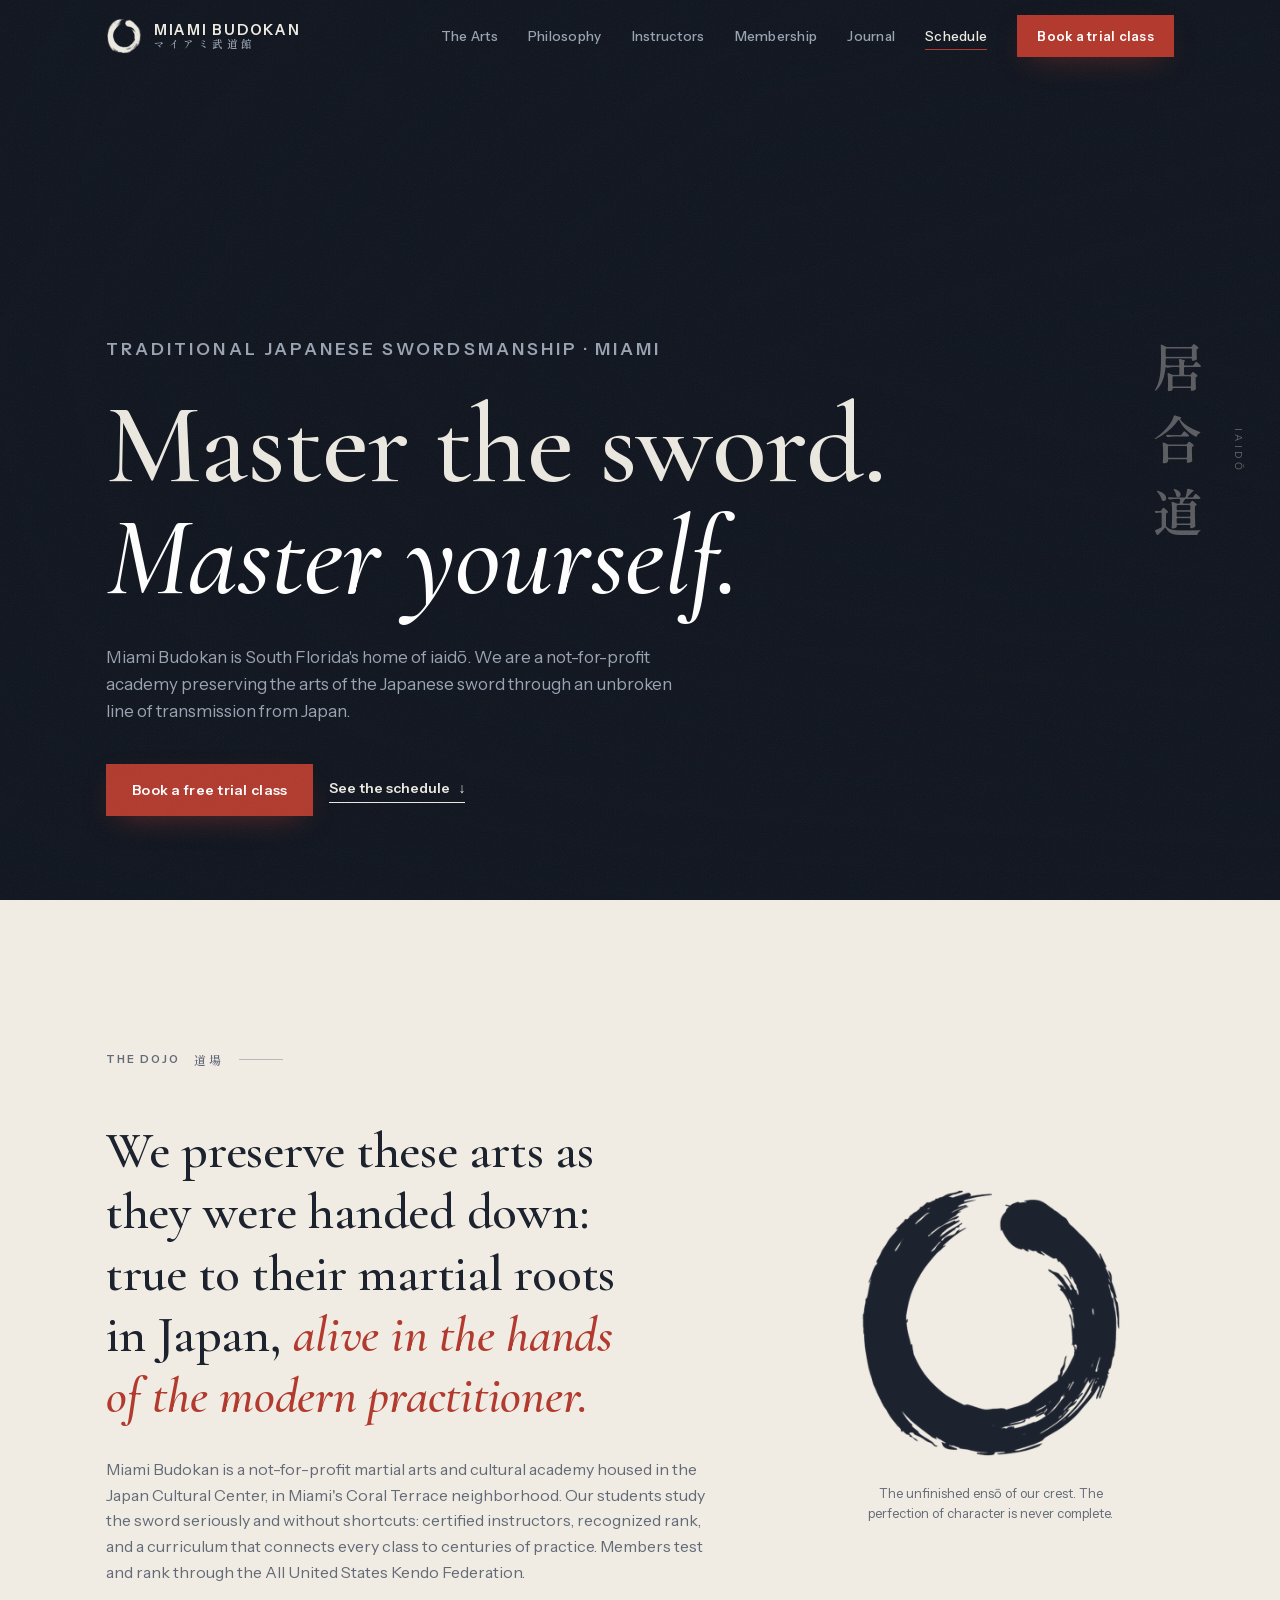
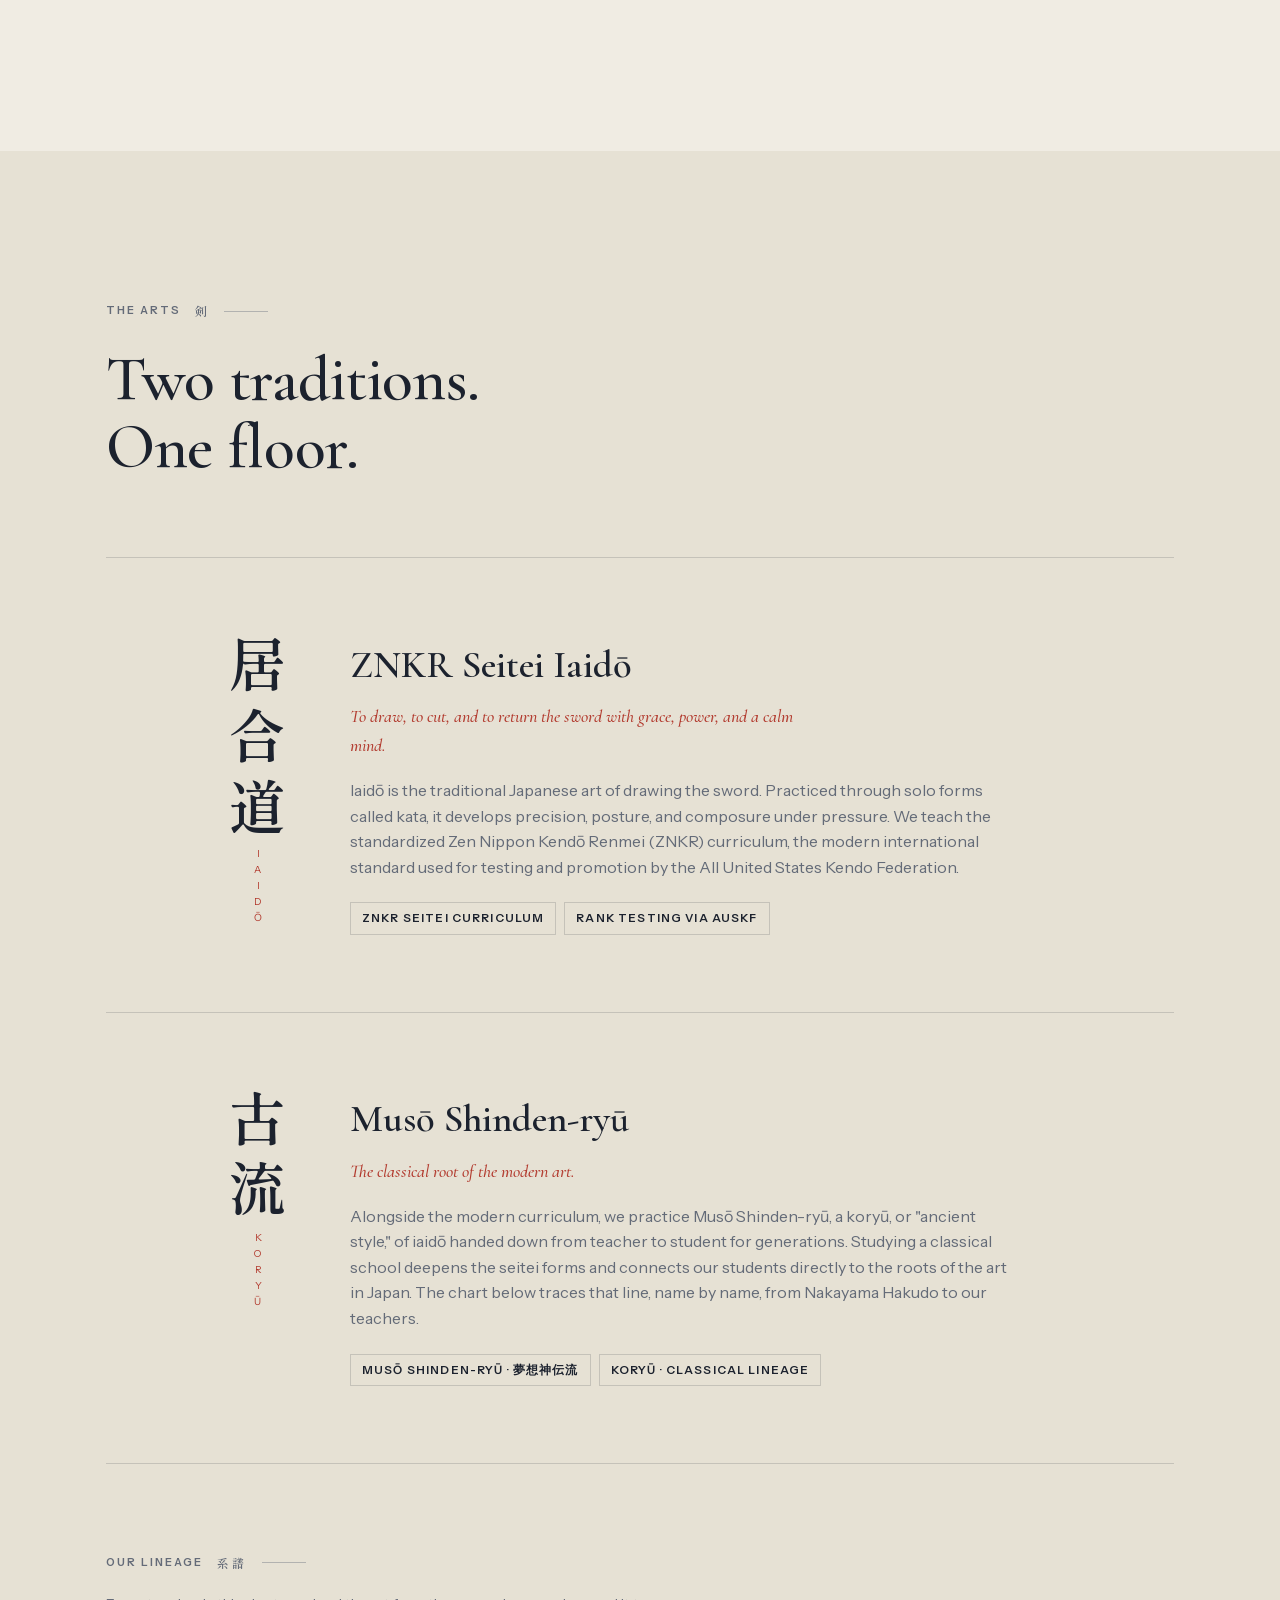
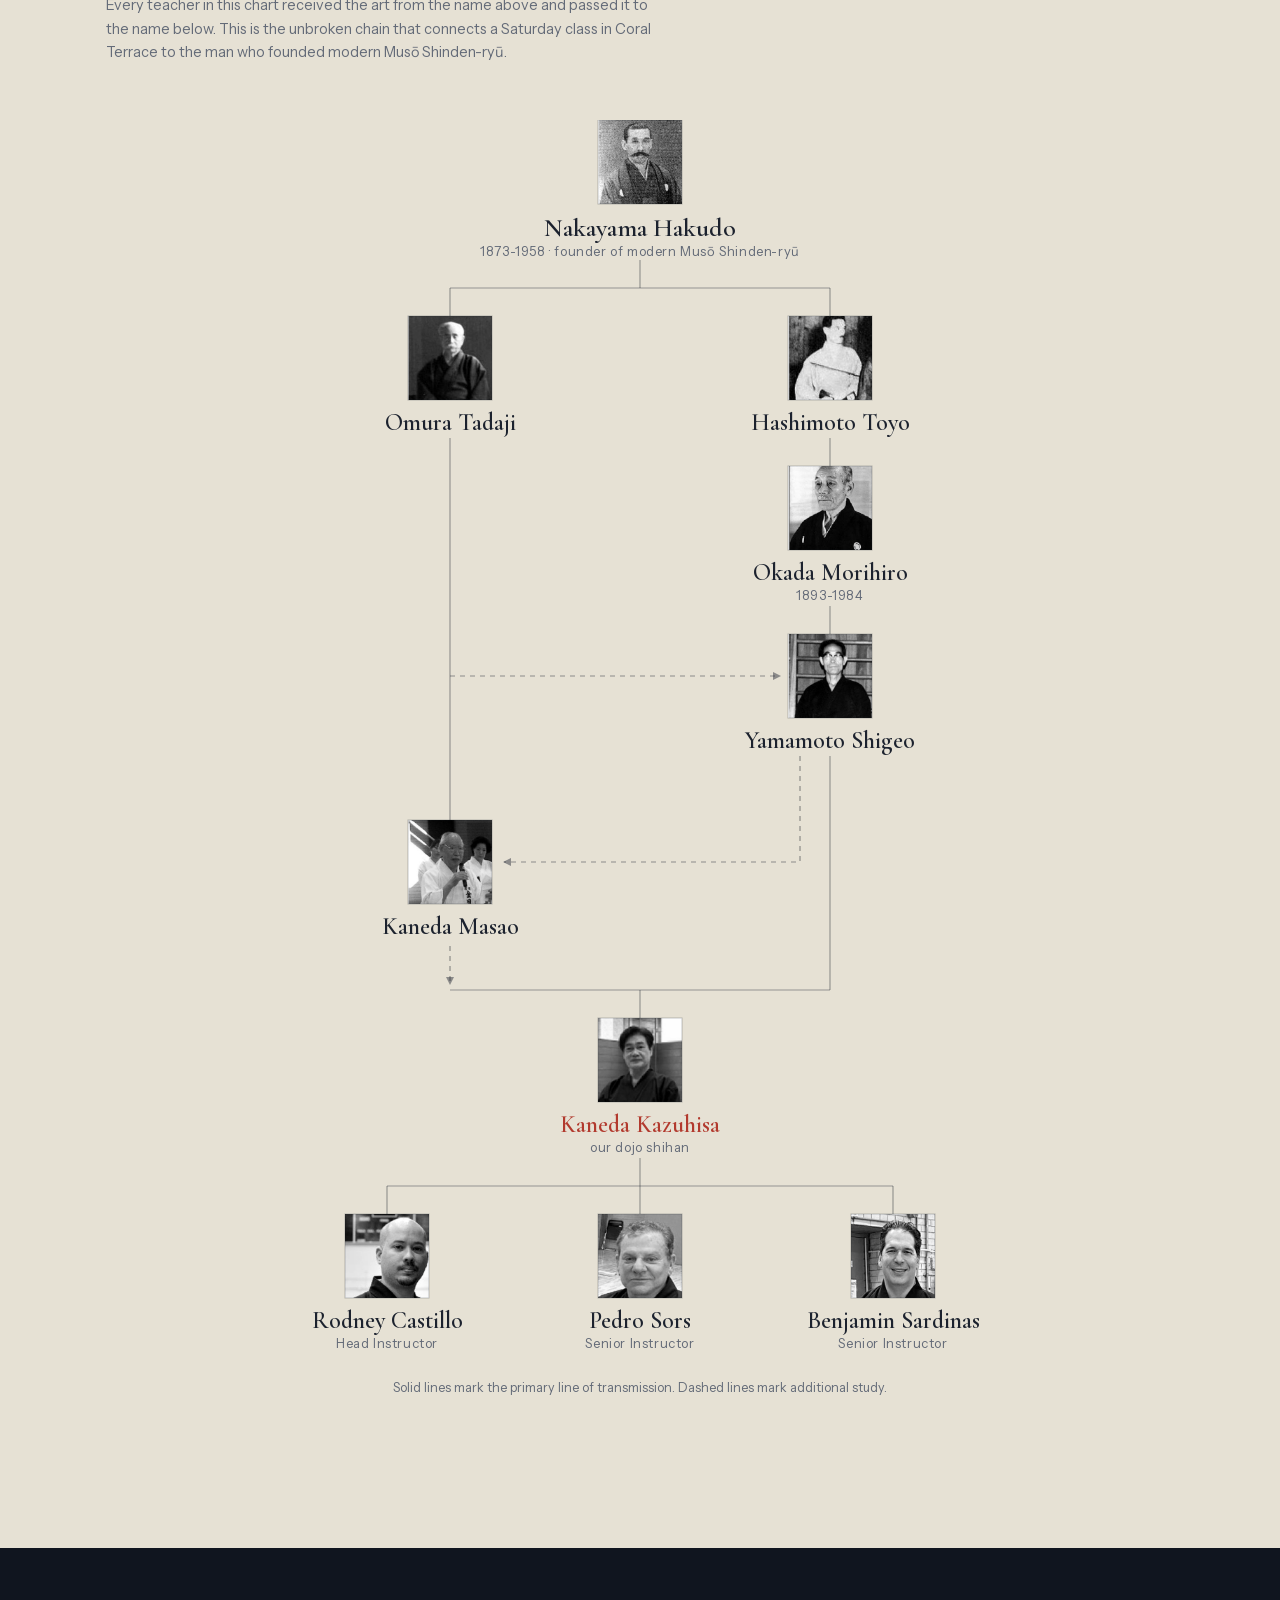
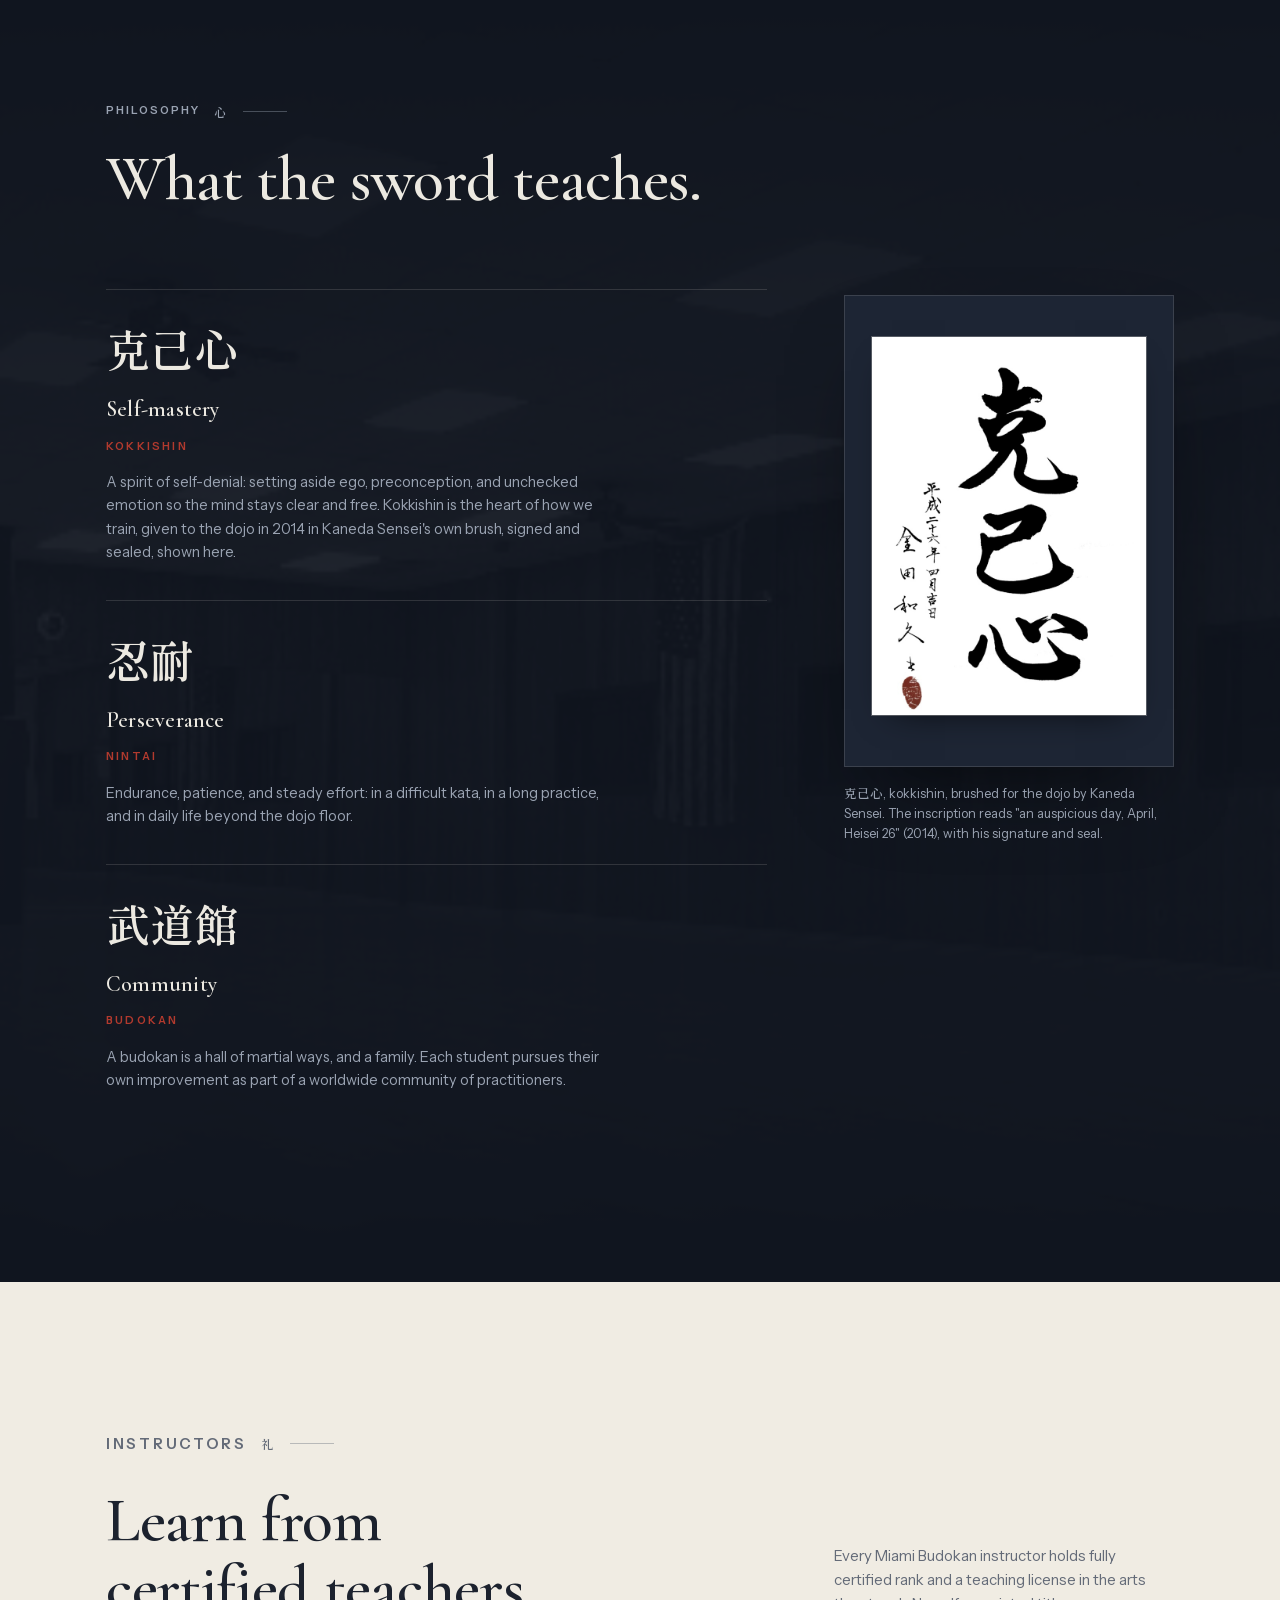
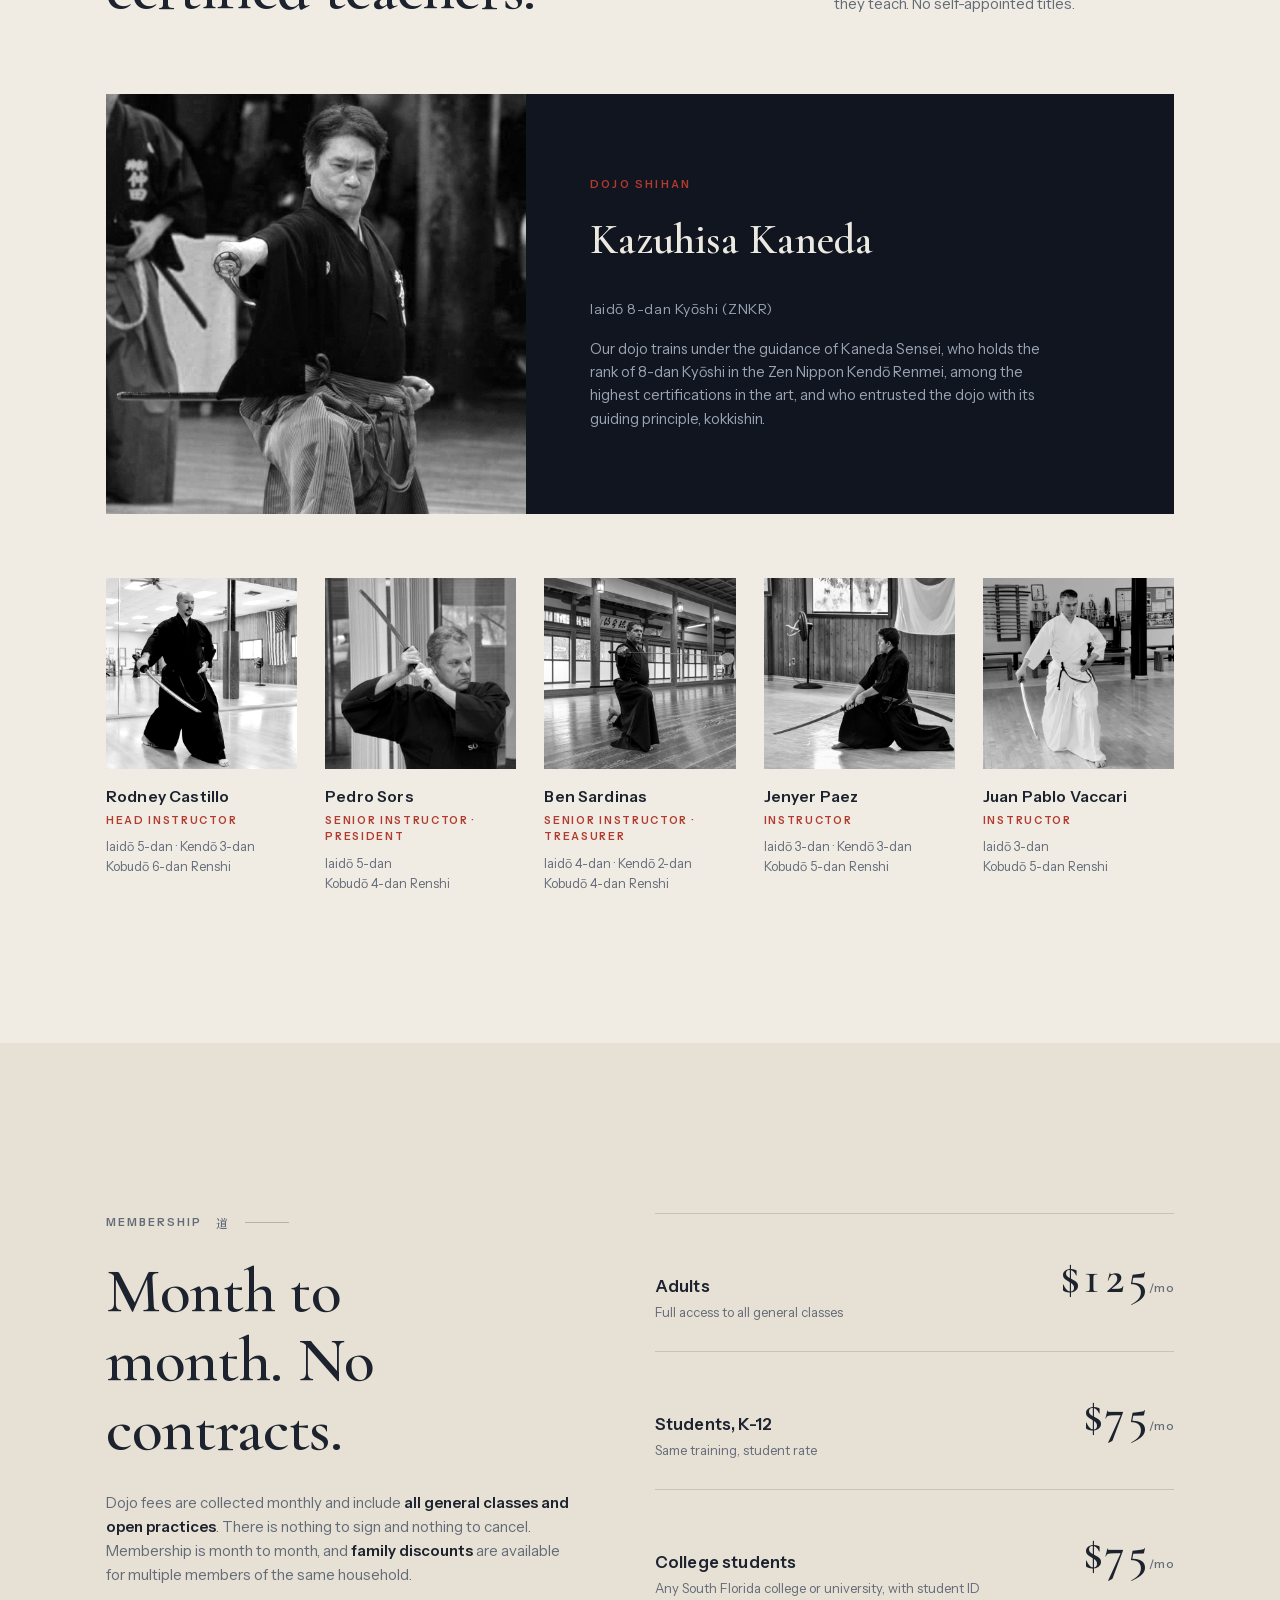
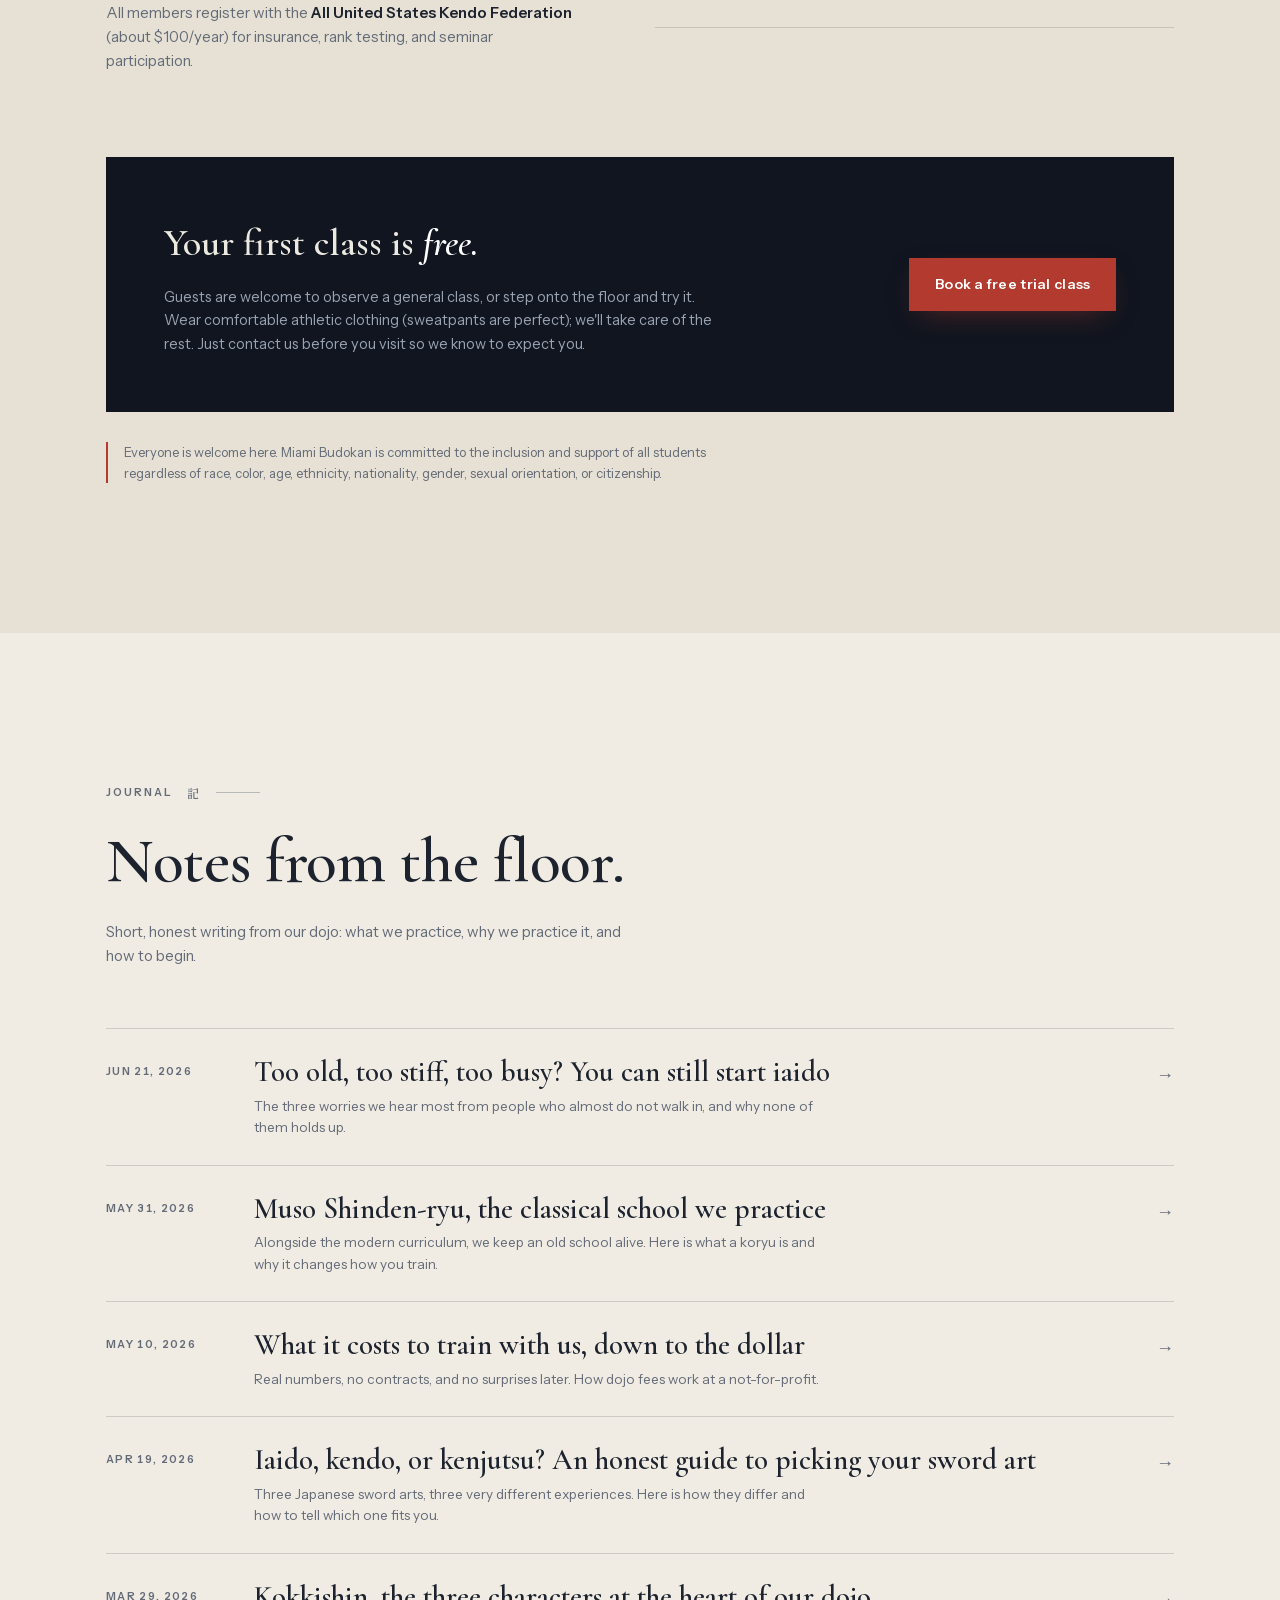
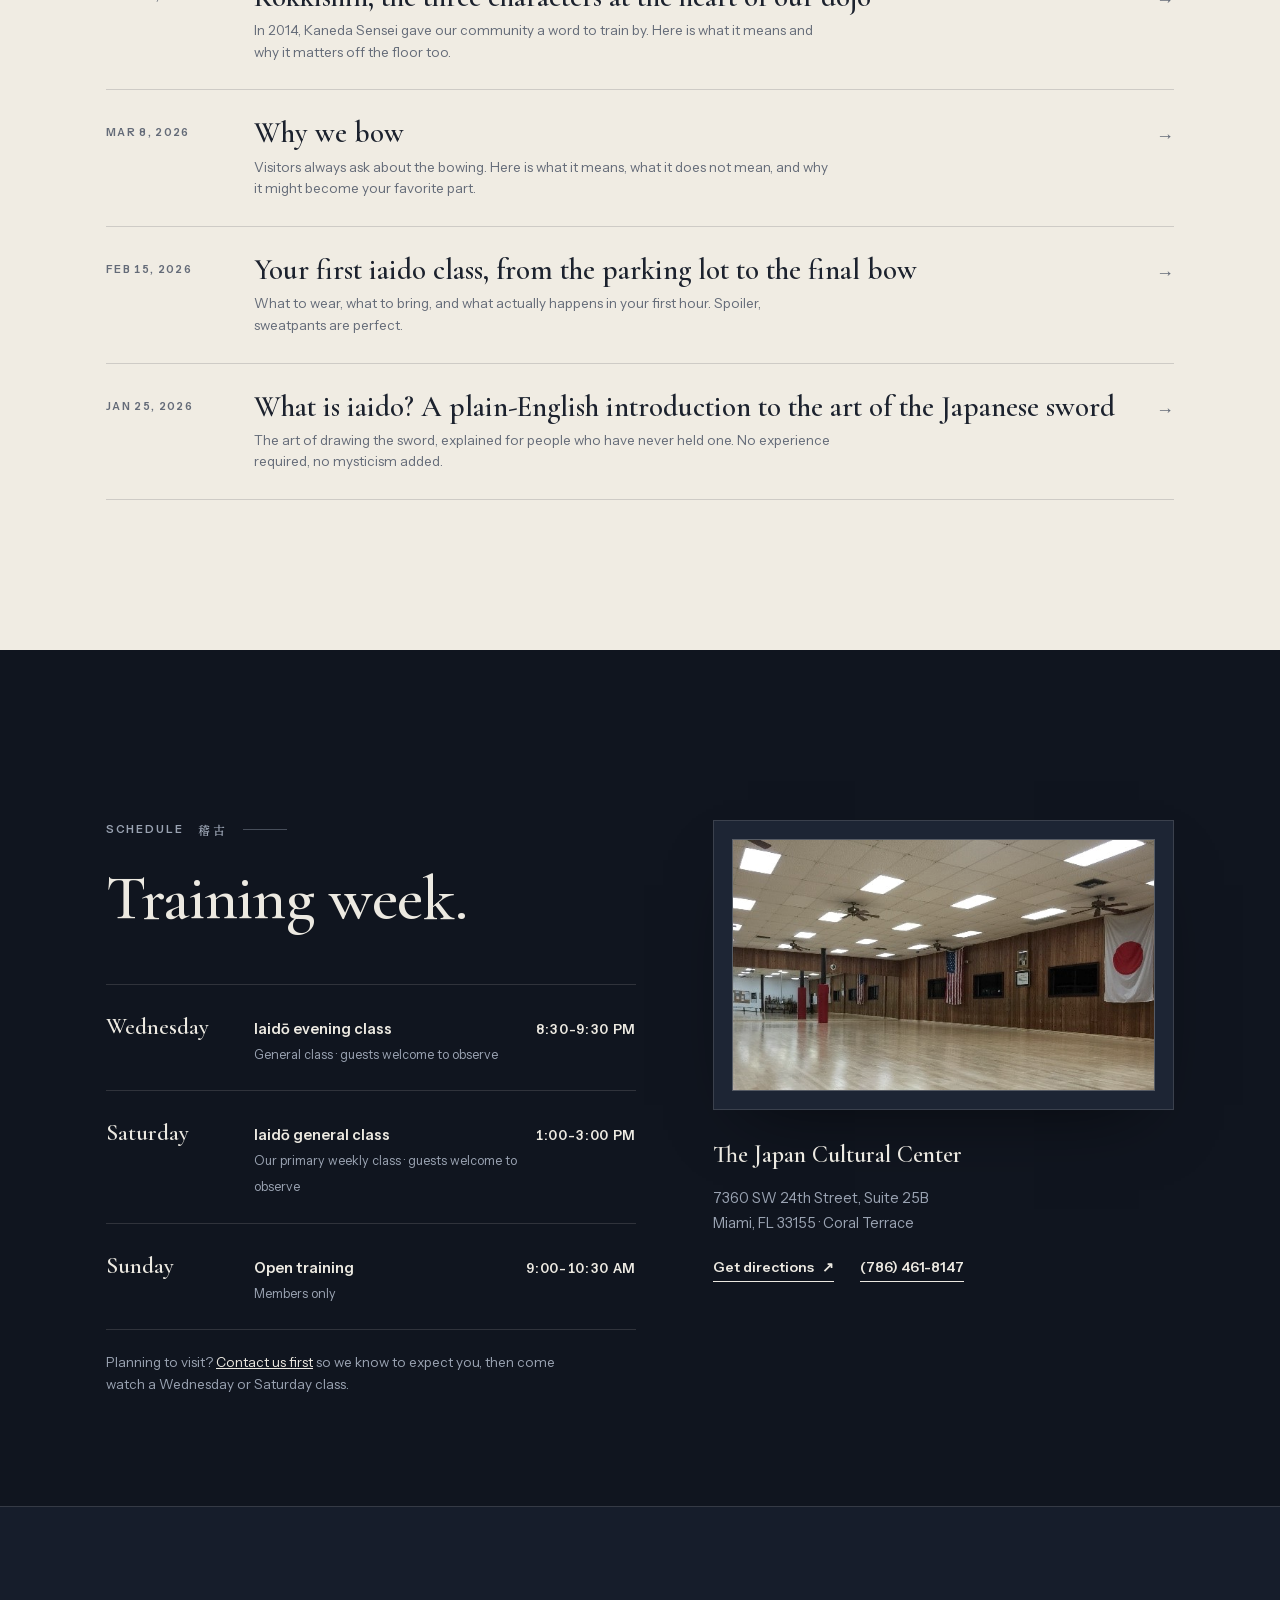
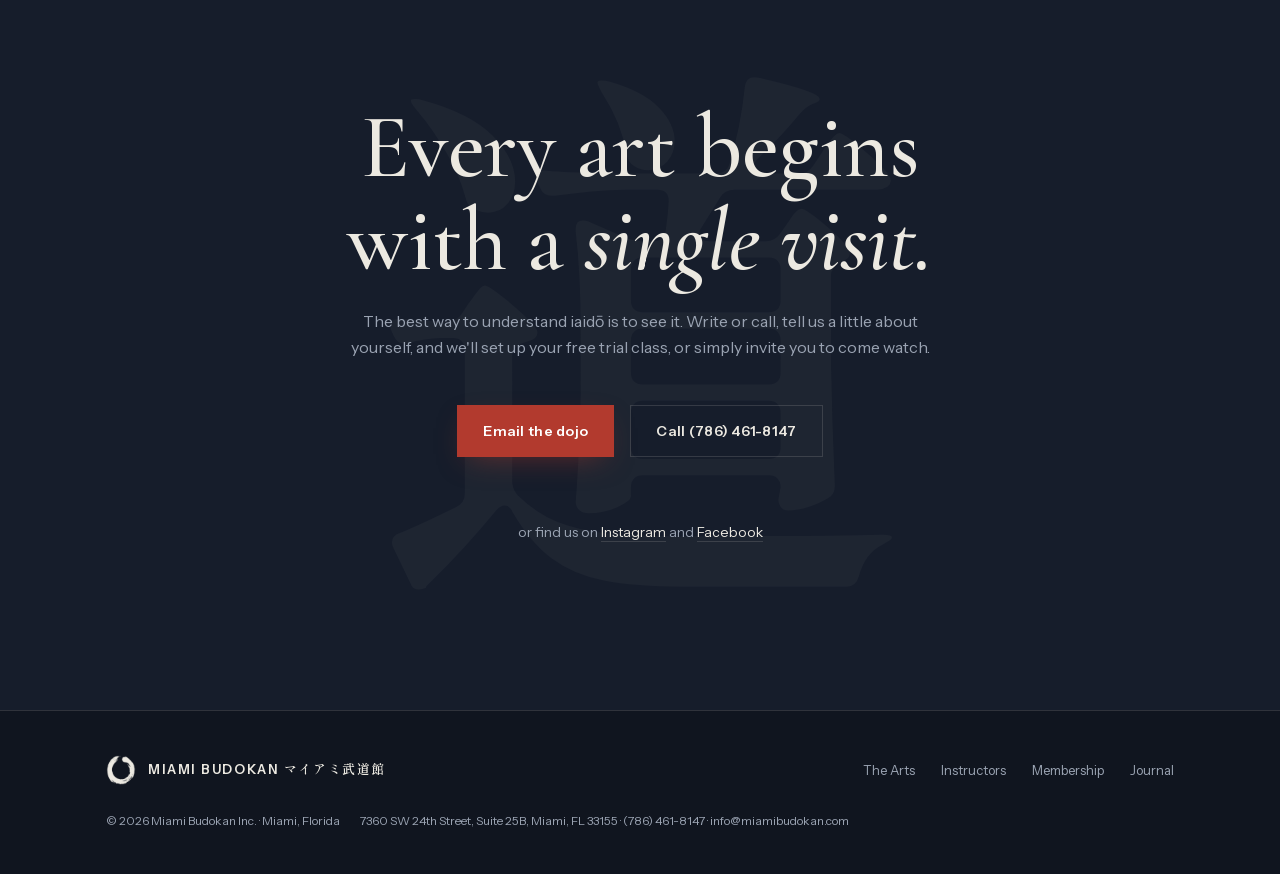
==== commit 2739bed4: "Remove mission fact chips Co-Authored-By: Claude Fable 5 <noreply@anthropic.com>" ====
--- a/index.html
+++ b/index.html
@@ -48,6 +48,8 @@
         swap the files: H.264 MP4 · muted · looping · roughly 10 MB each. -->
       <video id="heroVideo" class="hero-video" autoplay muted loop playsinline preload="auto"
         data-src-desktop="hero.mp4" data-src-mobile="hero-mobile.mp4"></video>
+      <script>(function(){var v=document.getElementById('heroVideo');
+        v.src=matchMedia('(max-width:700px)').matches?v.dataset.srcMobile:v.dataset.srcDesktop;})()</script>
     </div>
     <div class="hero-kanji" aria-hidden="true"><span lang="ja">居合道</span><i>iaidō</i></div>
     <div class="hero-inner">
@@ -75,11 +77,6 @@
           the sword seriously and without shortcuts: certified instructors, recognized rank, and a curriculum that
           connects every class to centuries of practice. Members test and rank through the All United States
           Kendo Federation.</p>
-          <ul class="mission-facts reveal" style="--i:3">
-            <li>Not-for-profit academy</li>
-            <li>Certified, ranked instructors</li>
-            <li>AUSKF testing &amp; rank</li>
-          </ul>
         </div>
         <figure class="enso-fig reveal" style="--i:2">
           <div class="enso-img" role="img" aria-label="The dojo's ensō, an unfinished circle drawn in a single brush stroke"></div>
--- a/assets/style.css
+++ b/assets/style.css
@@ -276,13 +276,6 @@
   }
   .mission h2 em{color:var(--shu);font-weight:560}
   .mission-body{margin-top:30px;color:var(--t-on-washi-muted);max-width:58ch}
-  .mission-facts{
-    display:flex;flex-wrap:wrap;gap:10px;margin-top:36px;list-style:none;
-  }
-  .mission-facts li{
-    font-size:12px;font-weight:600;letter-spacing:.06em;
-    padding:8px 14px;box-shadow:inset 0 0 0 1px var(--line-washi);
-  }
   .enso-fig{display:flex;flex-direction:column;align-items:center;gap:20px}
   .enso-fig figcaption{
     font-size:13px;color:var(--t-on-washi-muted);text-align:center;max-width:30ch;line-height:1.55;
--- a/assets/style.css
+++ b/assets/style.css
@@ -276,13 +276,6 @@
   }
   .mission h2 em{color:var(--shu);font-weight:560}
   .mission-body{margin-top:30px;color:var(--t-on-washi-muted);max-width:58ch}
-  .mission-facts{
-    display:flex;flex-wrap:wrap;gap:10px;margin-top:36px;list-style:none;
-  }
-  .mission-facts li{
-    font-size:12px;font-weight:600;letter-spacing:.06em;
-    padding:8px 14px;box-shadow:inset 0 0 0 1px var(--line-washi);
-  }
   .enso-fig{display:flex;flex-direction:column;align-items:center;gap:20px}
   .enso-fig figcaption{
     font-size:13px;color:var(--t-on-washi-muted);text-align:center;max-width:30ch;line-height:1.55;
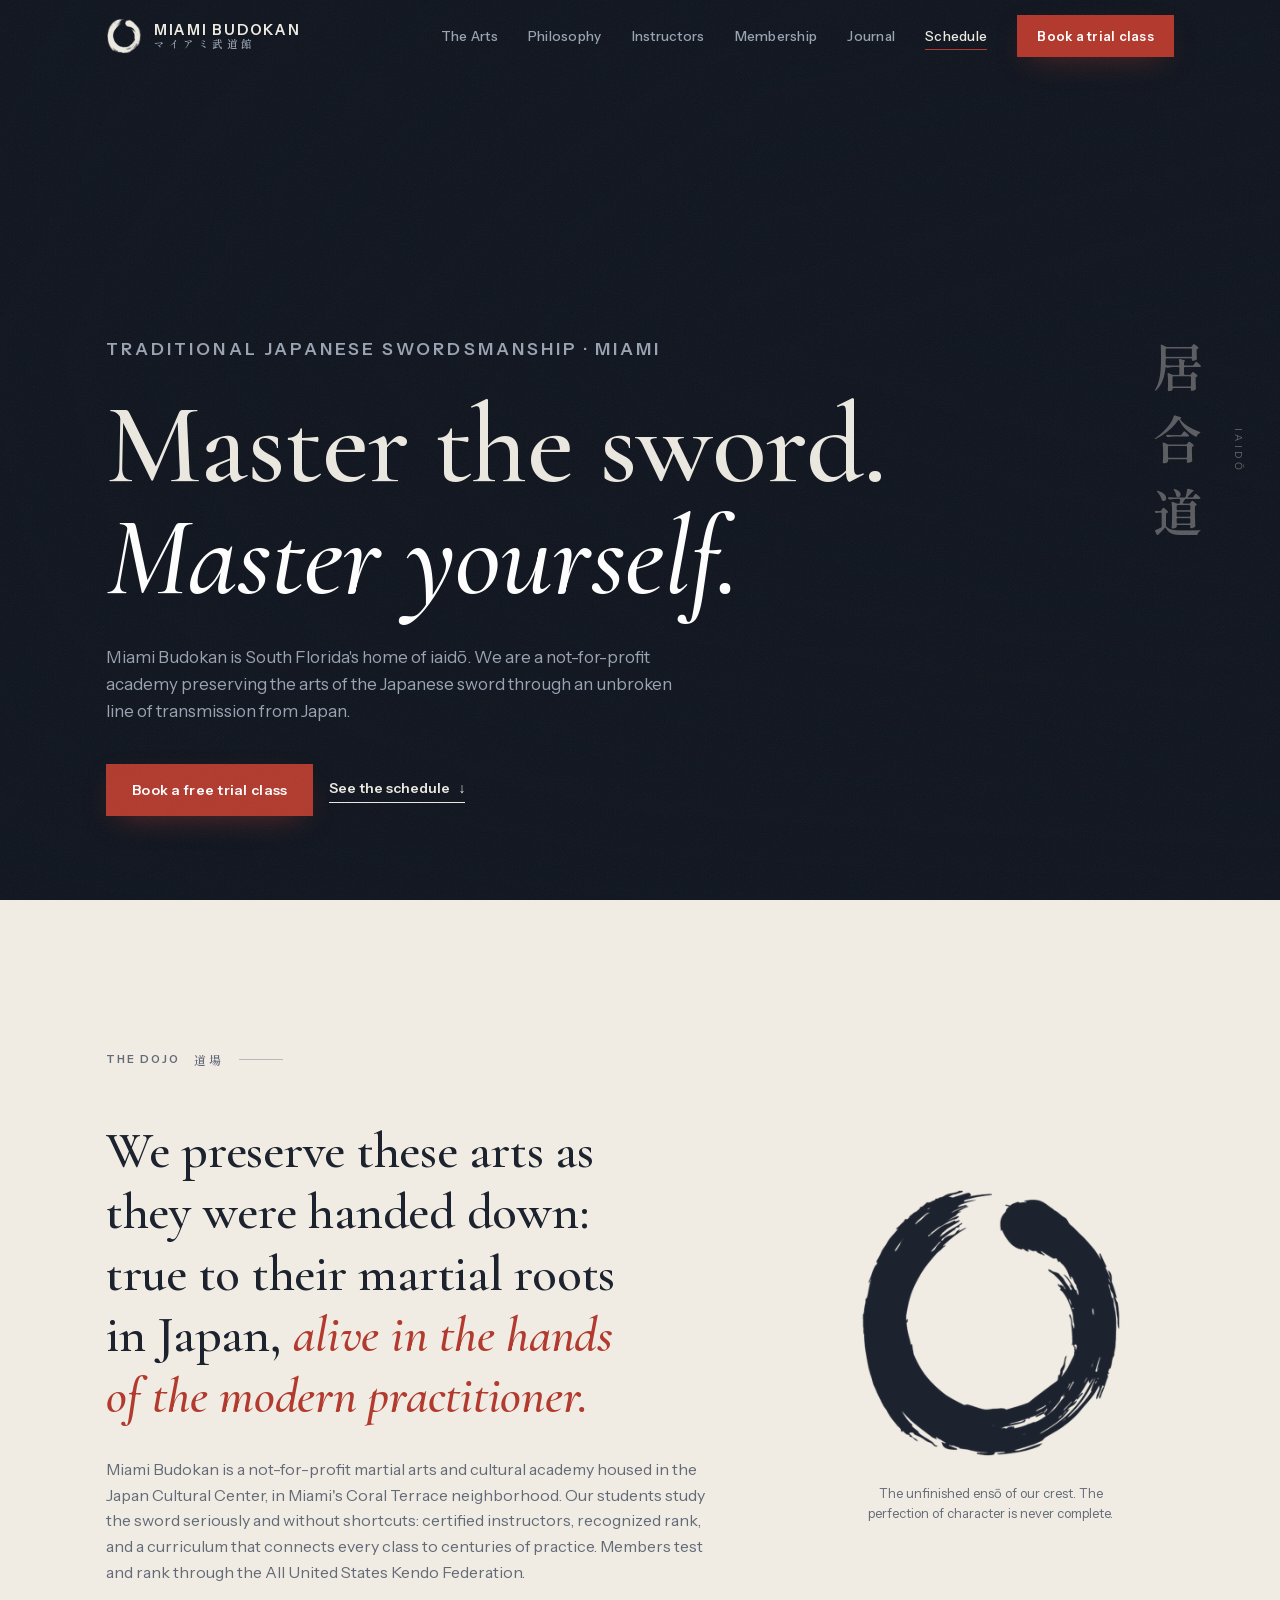
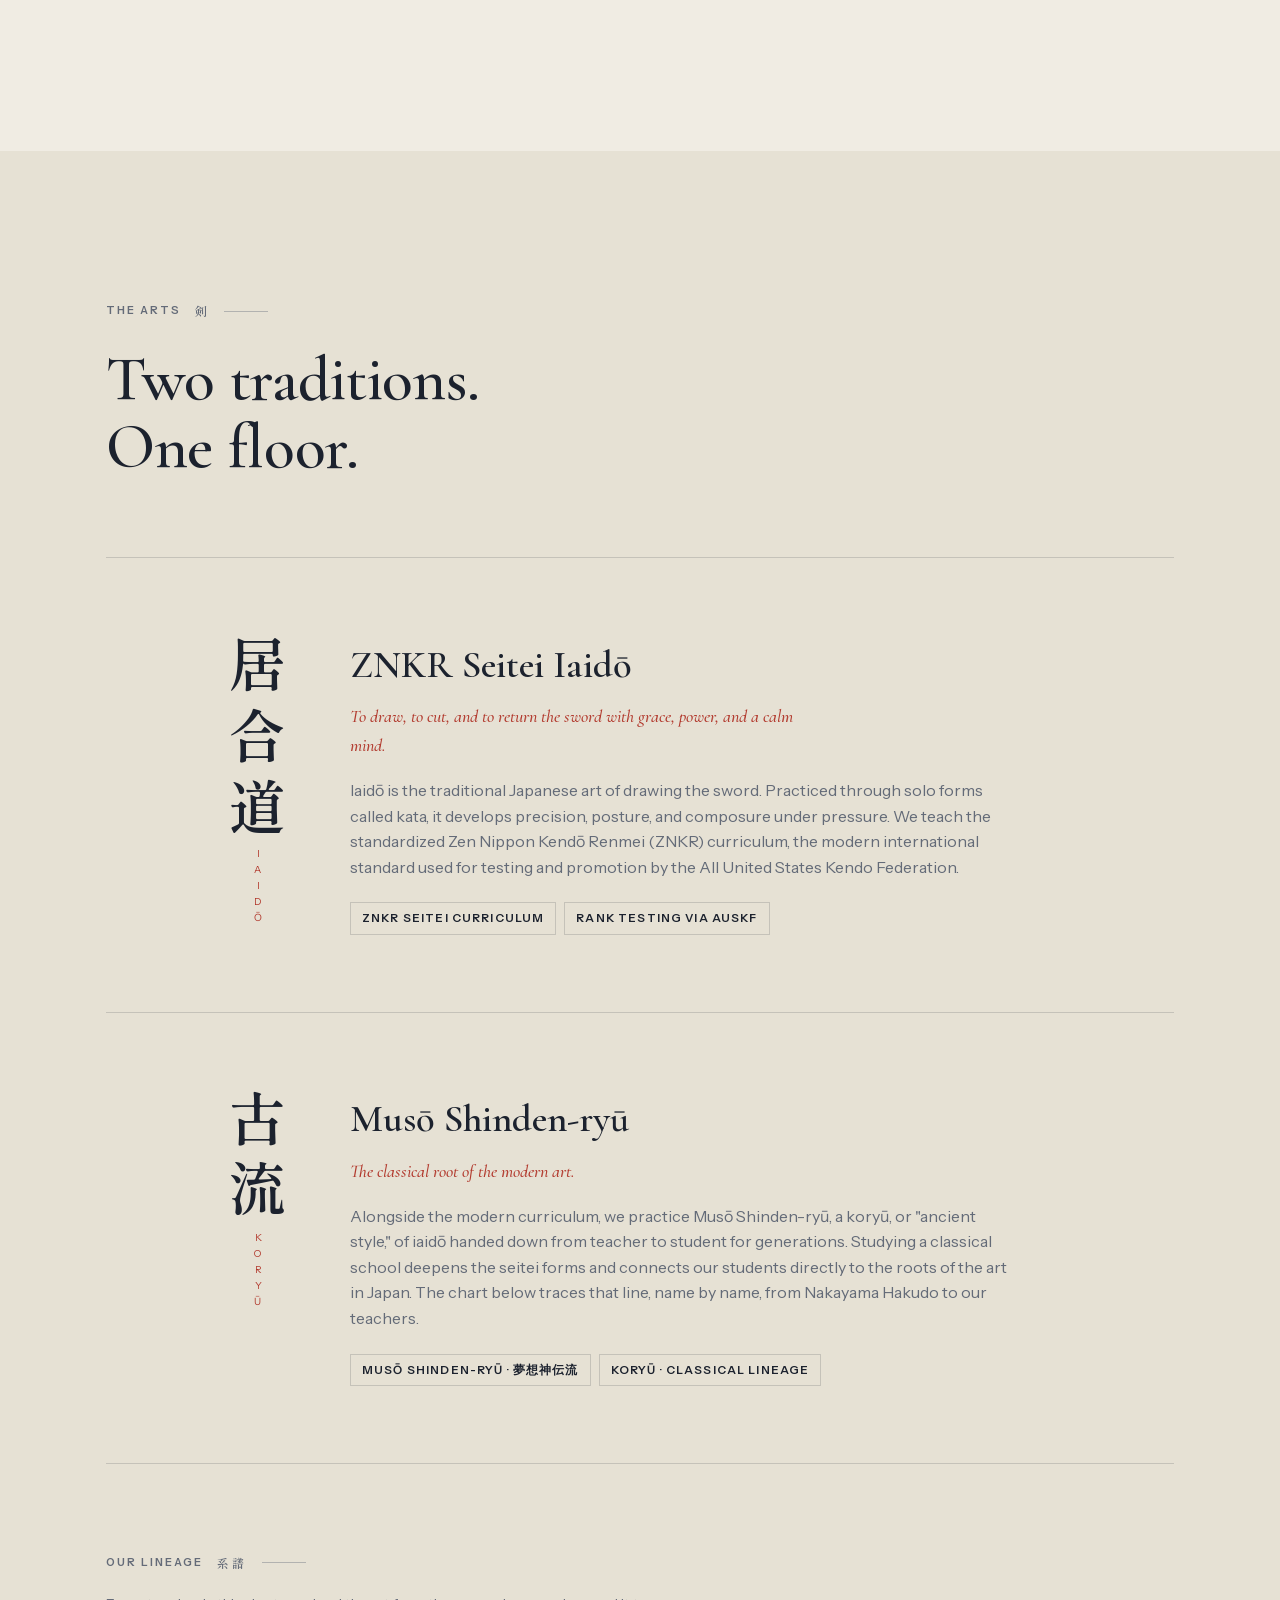
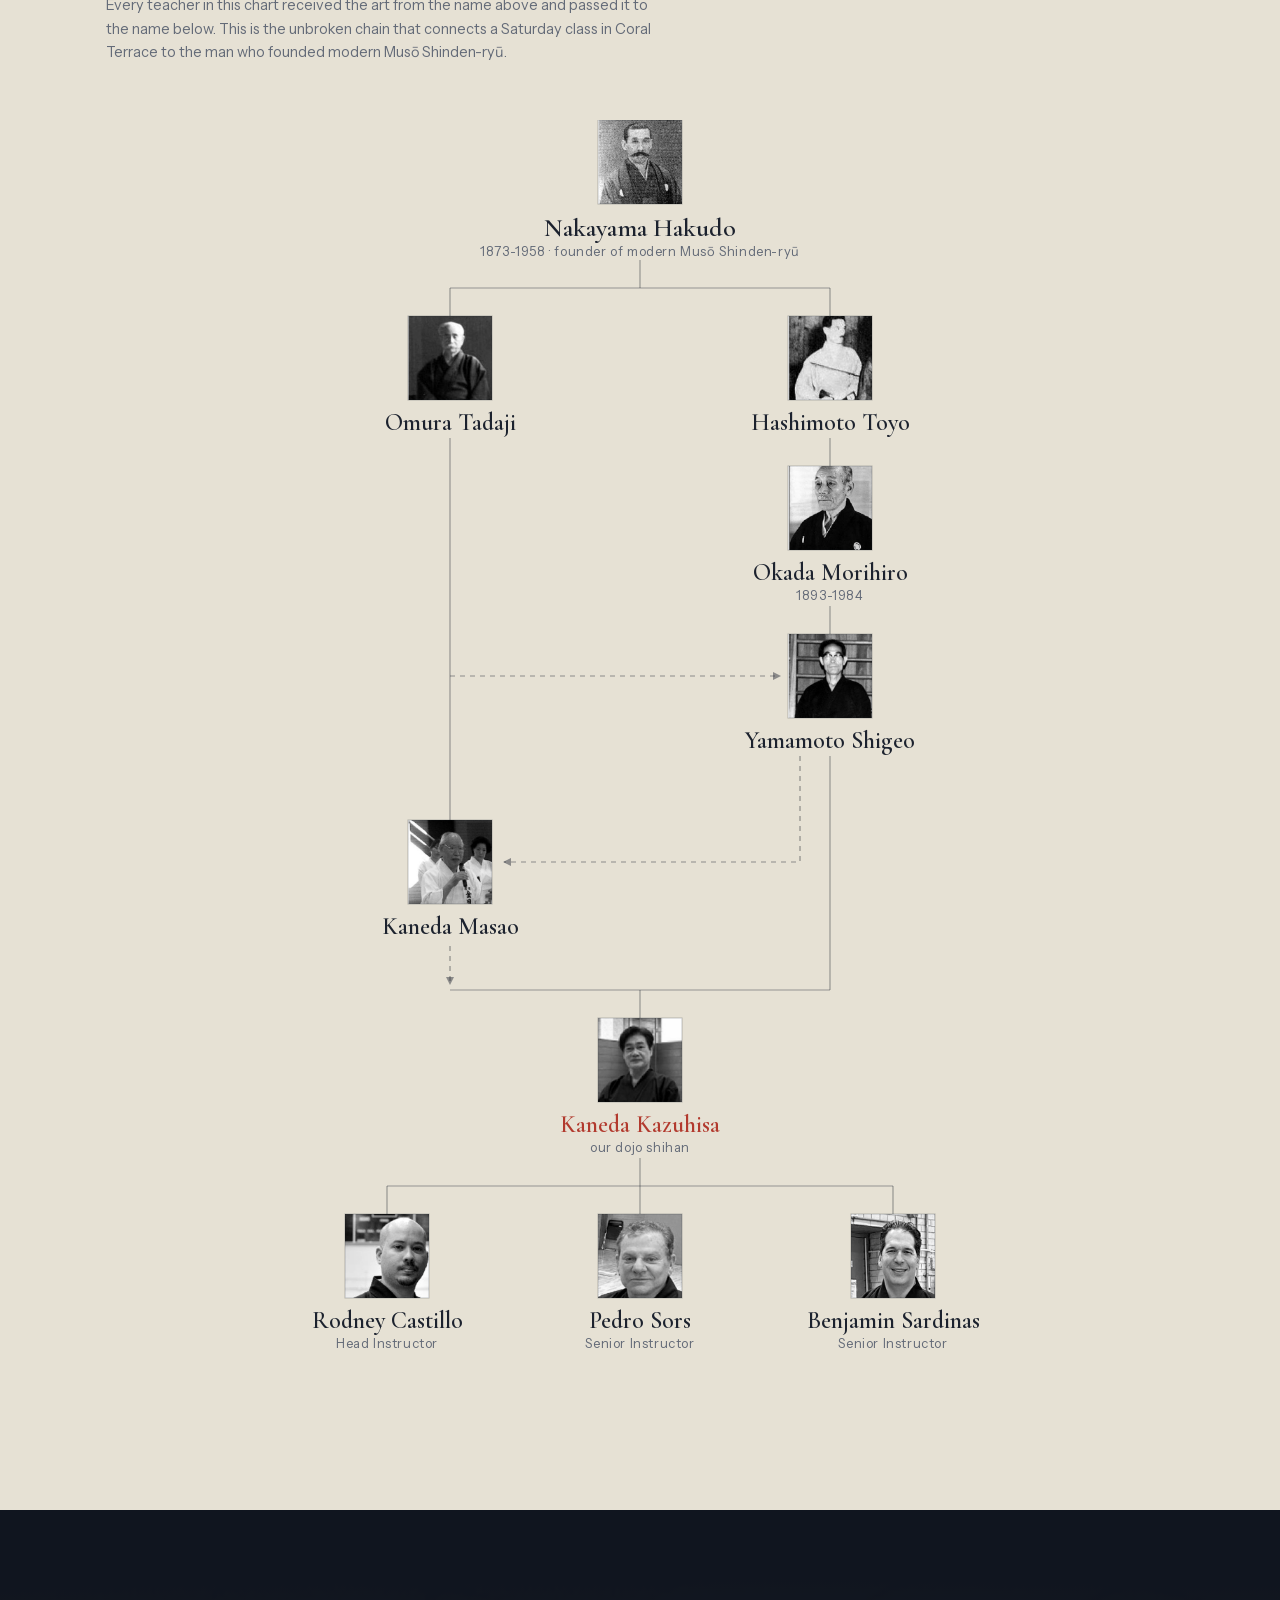
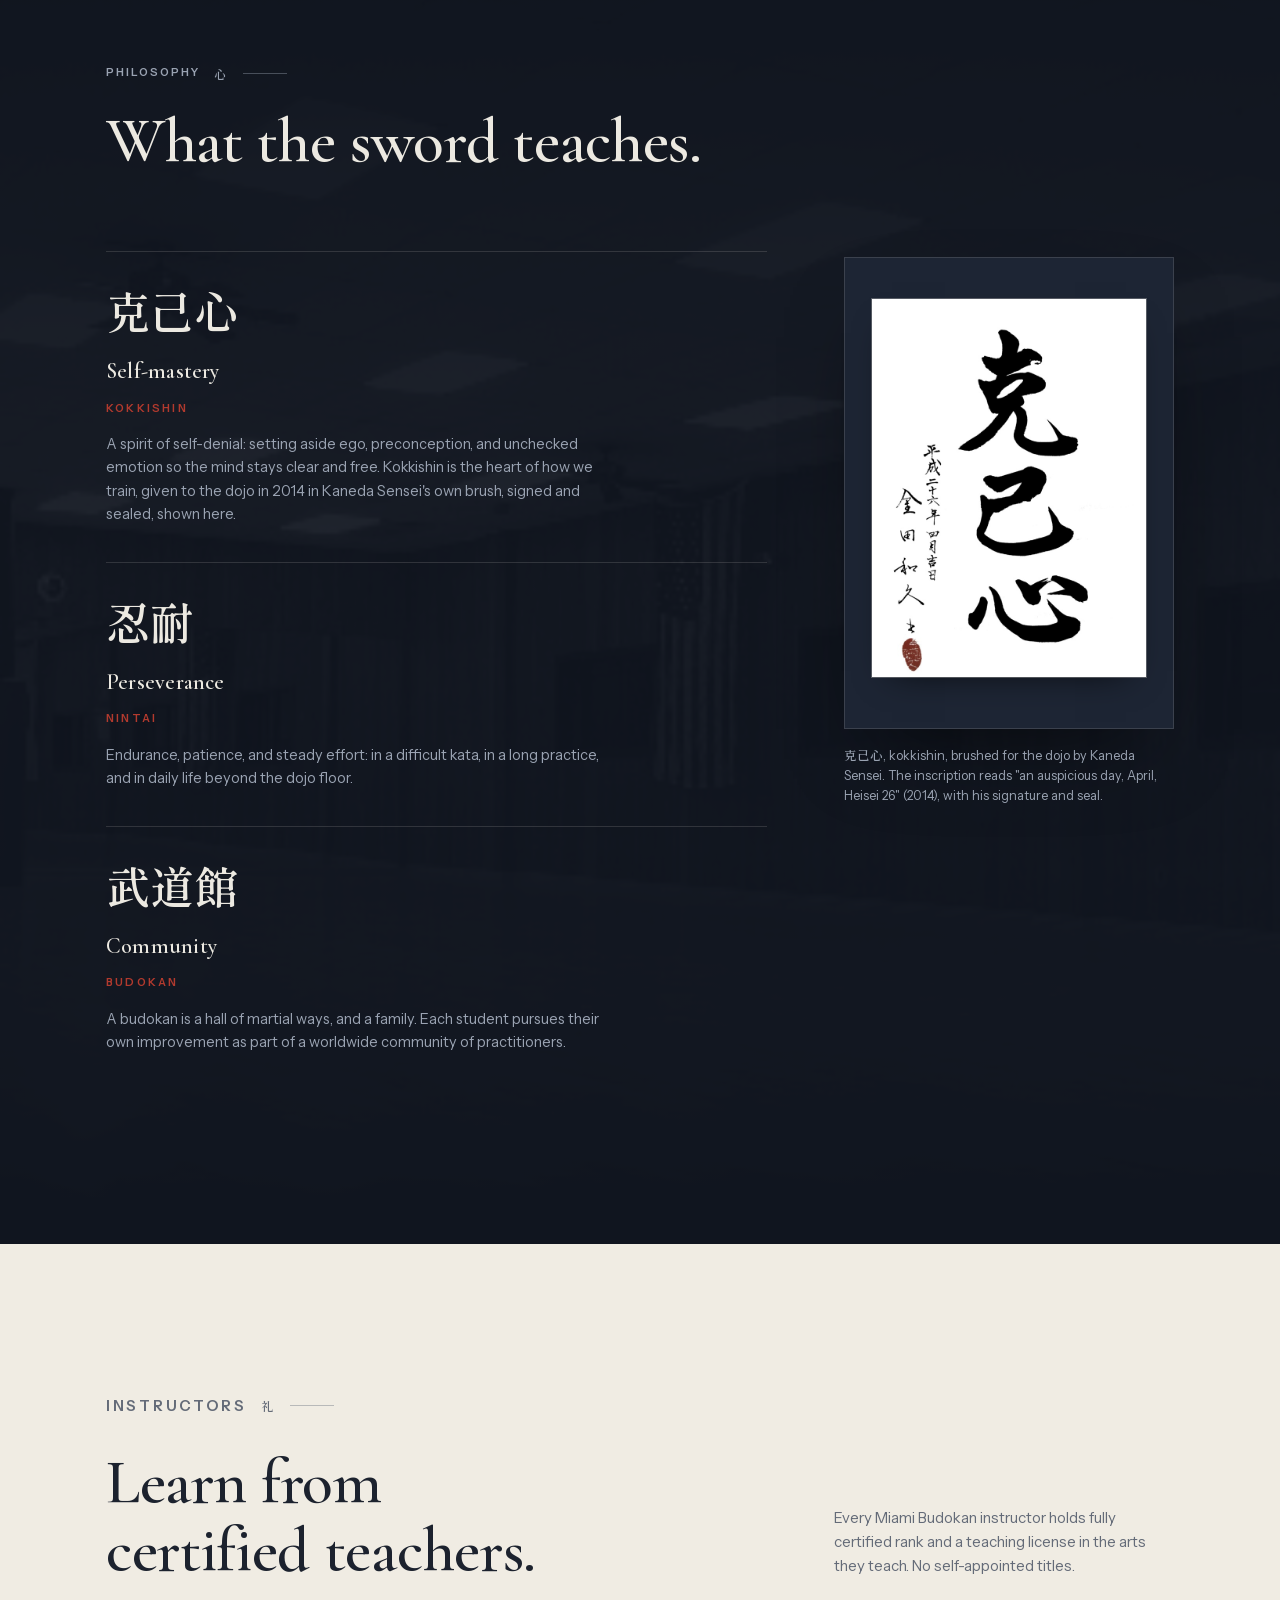
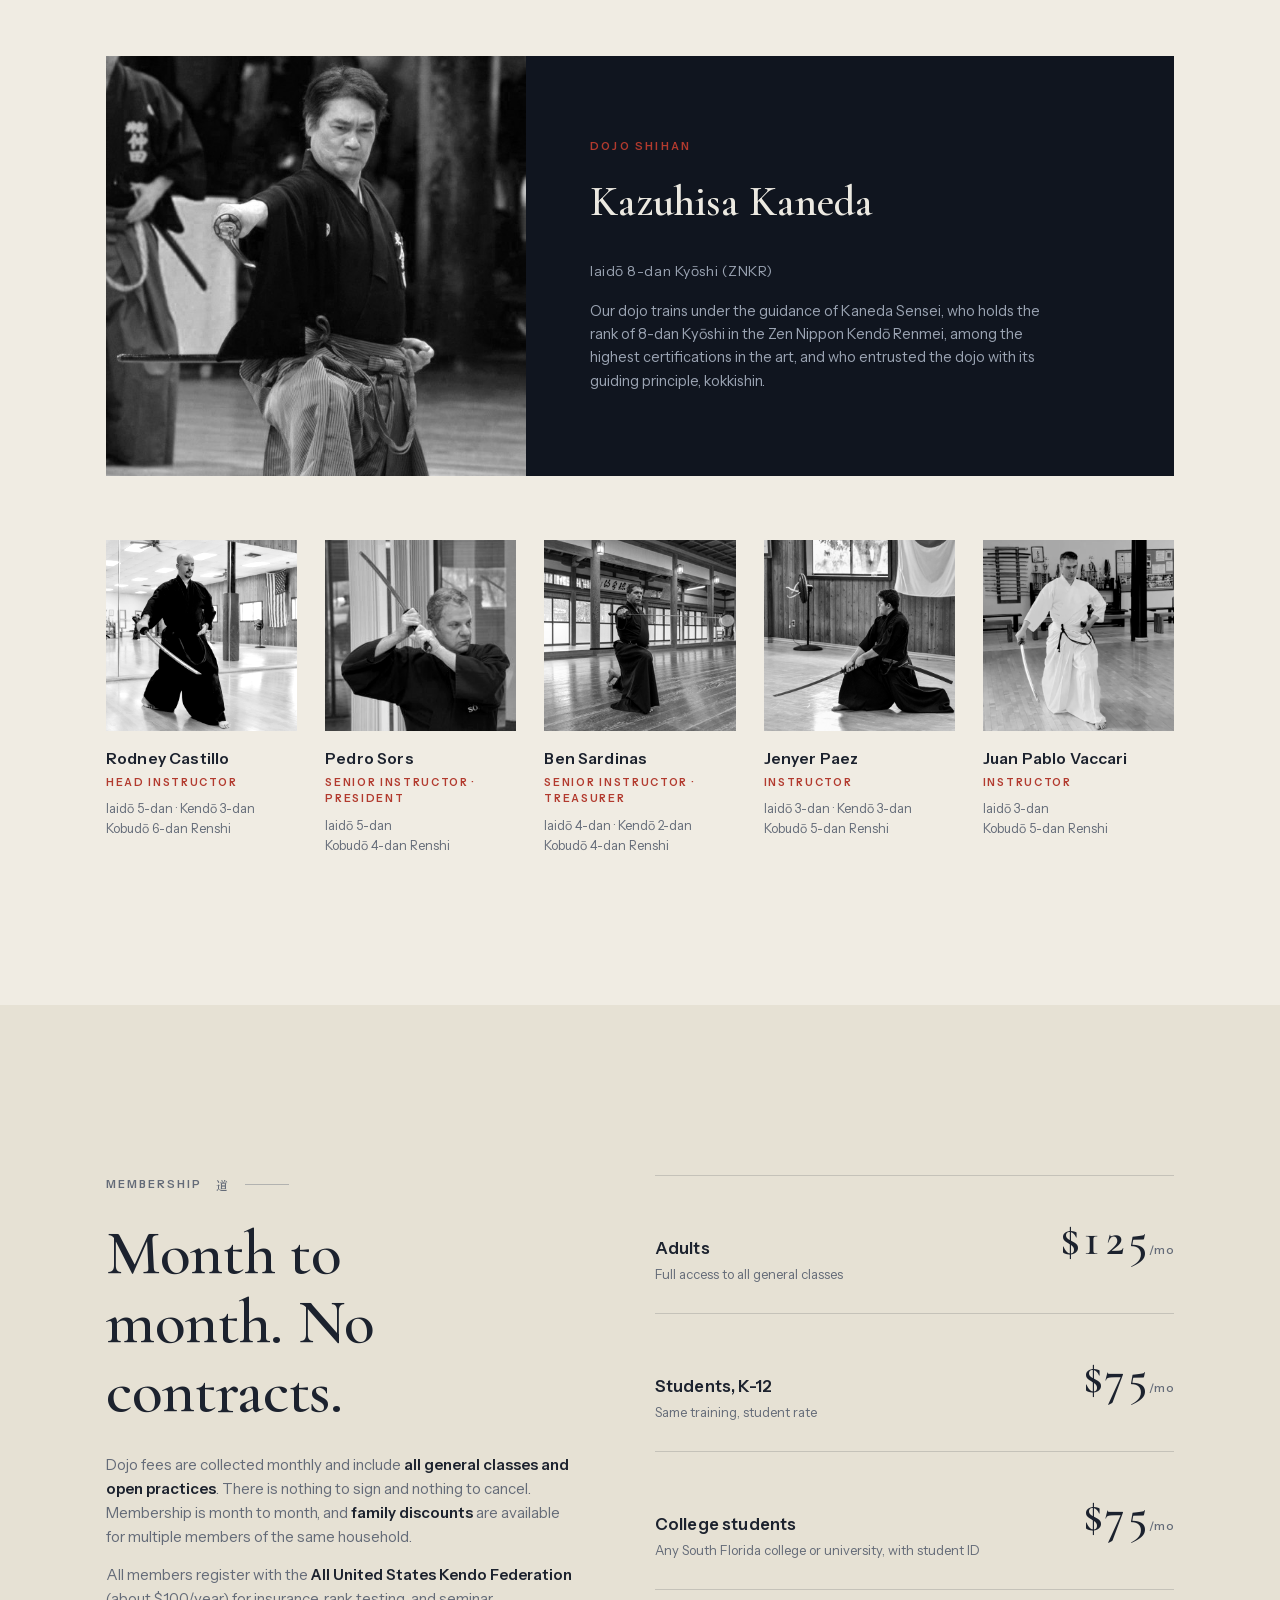
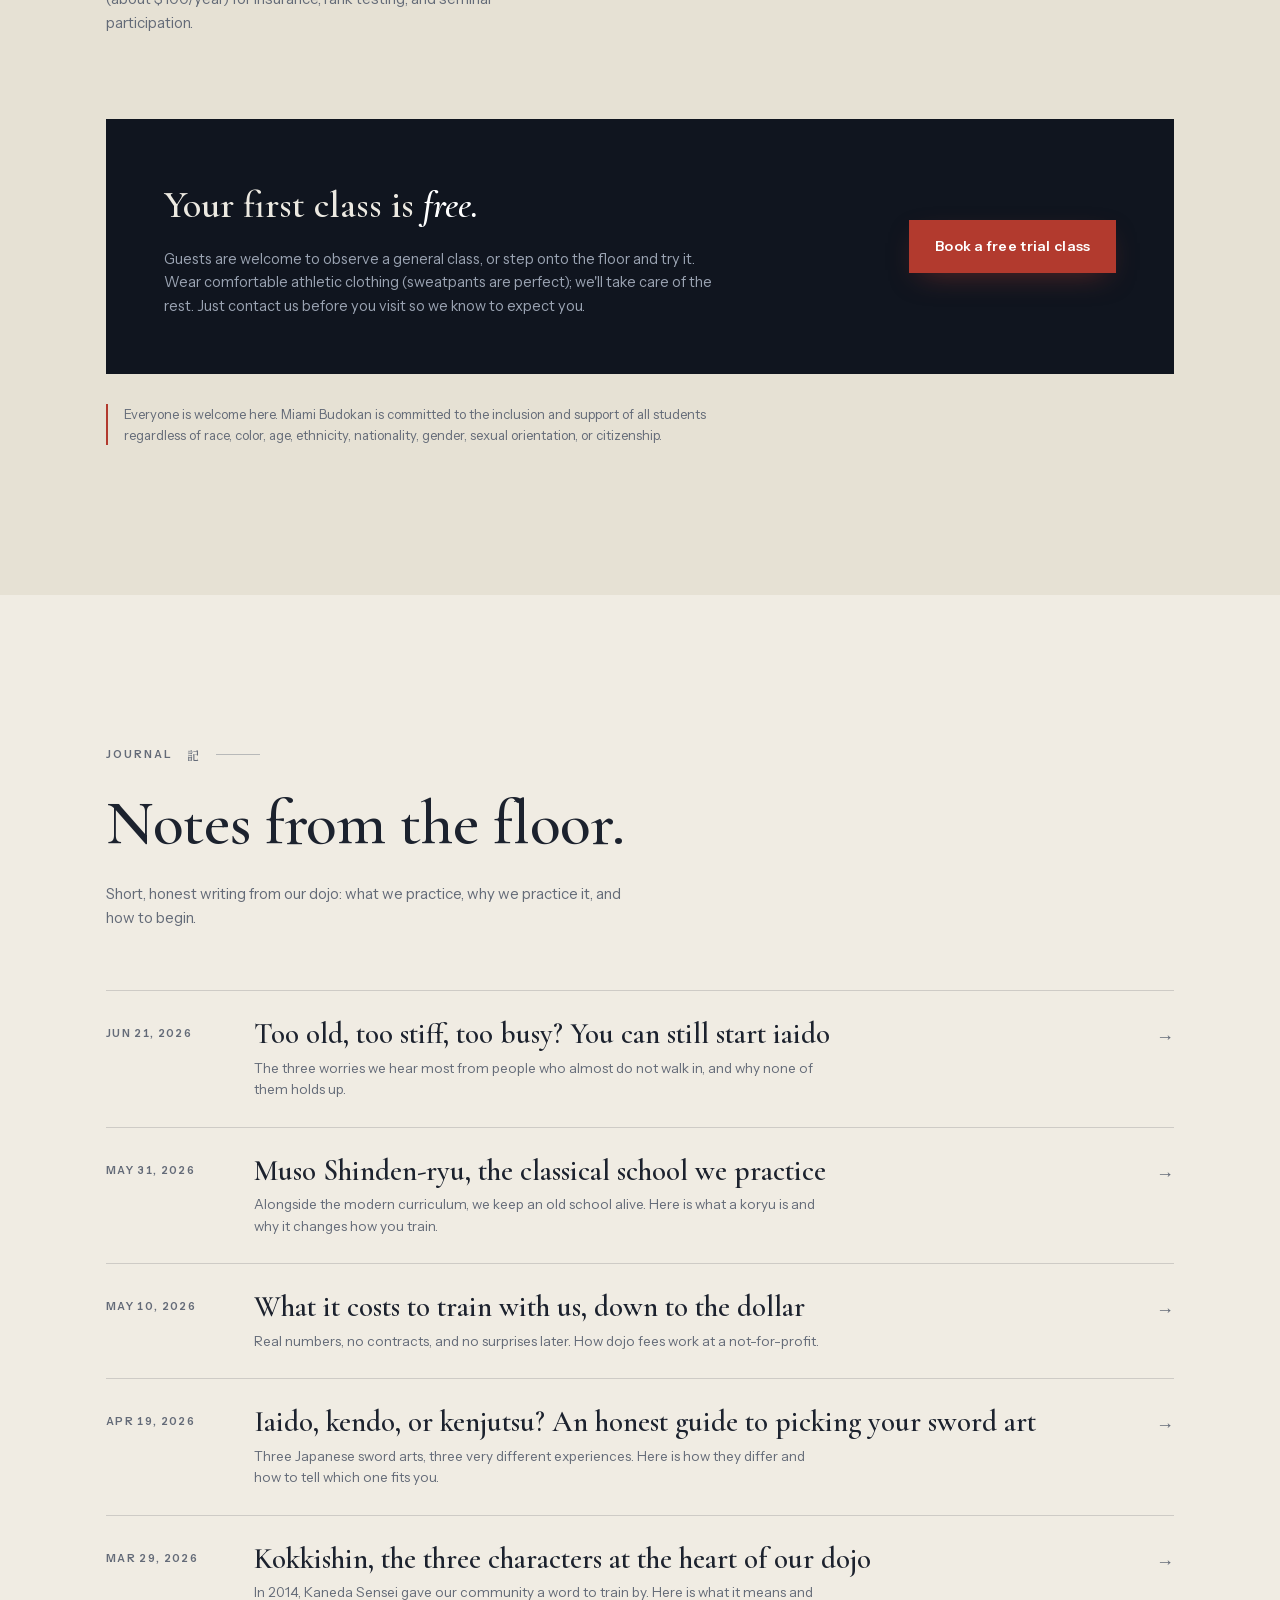
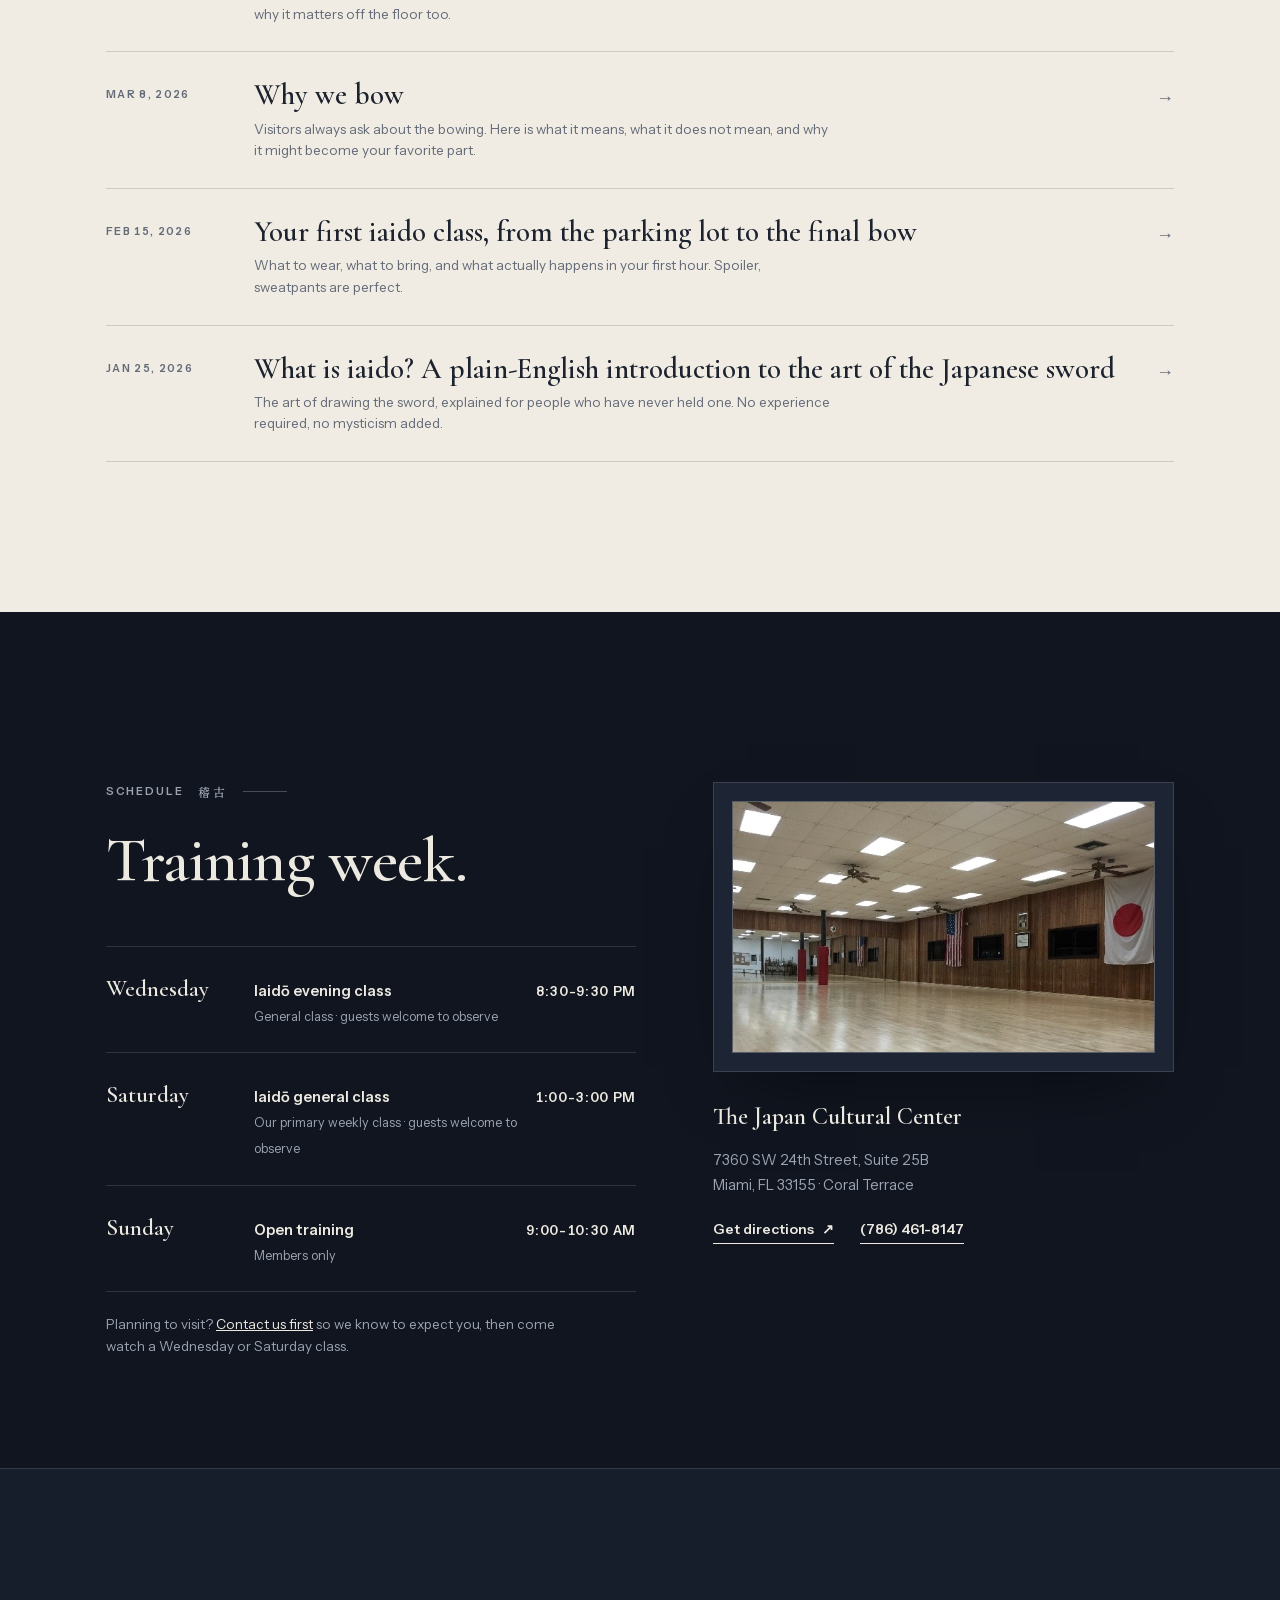
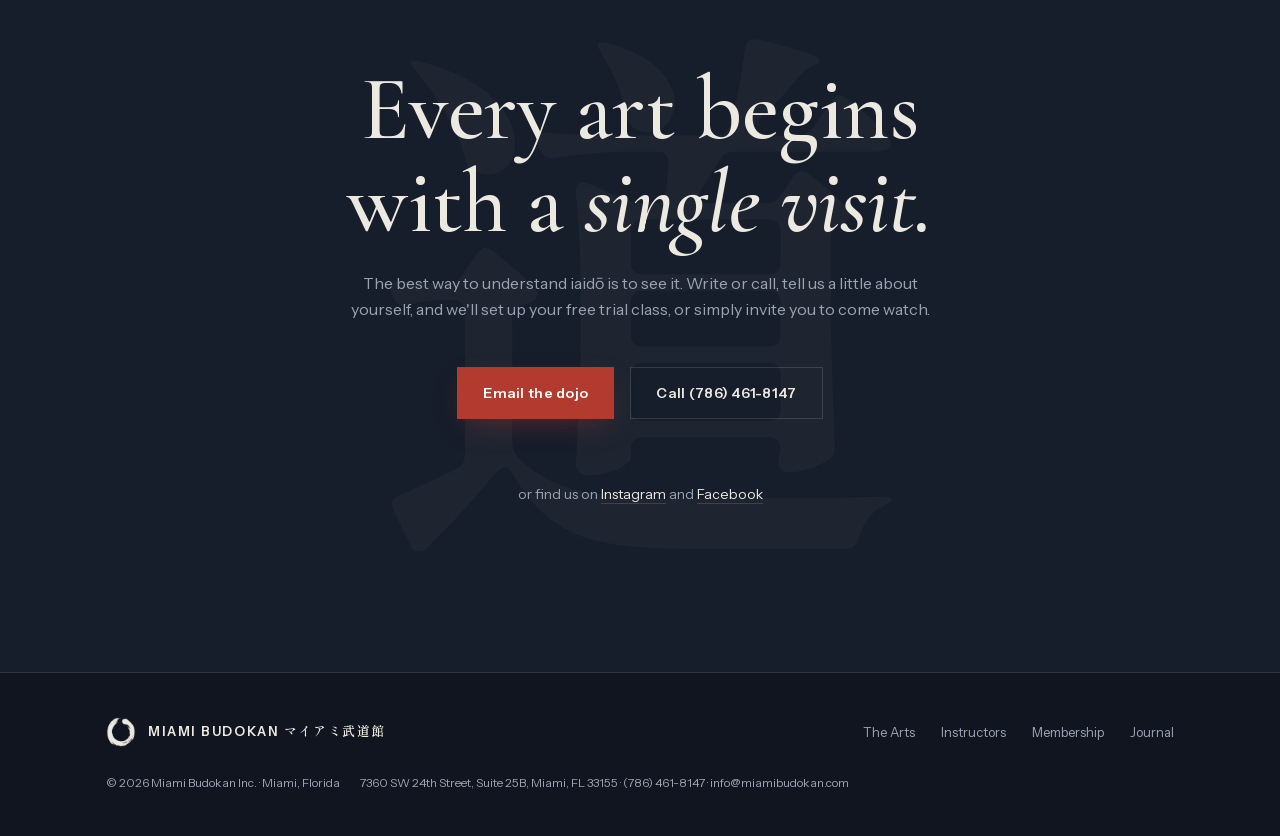
==== commit b2bd3d6e: "Remove lineage chart legend Co-Authored-By: Claude Fable 5 <noreply@anthropic.com>" ====
--- a/index.html
+++ b/index.html
@@ -288,7 +288,6 @@
             <text class="ts" x="334" y="1004" text-anchor="middle">Senior Instructor</text>
           </svg>
         </div>
-        <p class="lineage-legend">Solid lines mark the primary line of transmission. Dashed lines mark additional study.</p>
       </div>
     </div>
   </section>
--- a/assets/style.css
+++ b/assets/style.css
@@ -347,7 +347,6 @@
   .tree-chart .ln{stroke:rgba(28,34,46,.4);stroke-width:1.2;fill:none}
   .tree-chart .ln-d{stroke:rgba(28,34,46,.45);stroke-width:1.2;fill:none;stroke-dasharray:5 5}
   .tree-chart .ph{stroke:rgba(28,34,46,.25);fill:none;stroke-width:1}
-  .lineage-legend{margin-top:18px;font-size:12.5px;color:var(--t-on-washi-muted);text-align:center}
 
   /* ============ Philosophy ============ */
   .philo{padding:clamp(90px,12vw,160px) 0;position:relative;overflow:hidden}
--- a/assets/style.css
+++ b/assets/style.css
@@ -347,7 +347,6 @@
   .tree-chart .ln{stroke:rgba(28,34,46,.4);stroke-width:1.2;fill:none}
   .tree-chart .ln-d{stroke:rgba(28,34,46,.45);stroke-width:1.2;fill:none;stroke-dasharray:5 5}
   .tree-chart .ph{stroke:rgba(28,34,46,.25);fill:none;stroke-width:1}
-  .lineage-legend{margin-top:18px;font-size:12.5px;color:var(--t-on-washi-muted);text-align:center}
 
   /* ============ Philosophy ============ */
   .philo{padding:clamp(90px,12vw,160px) 0;position:relative;overflow:hidden}
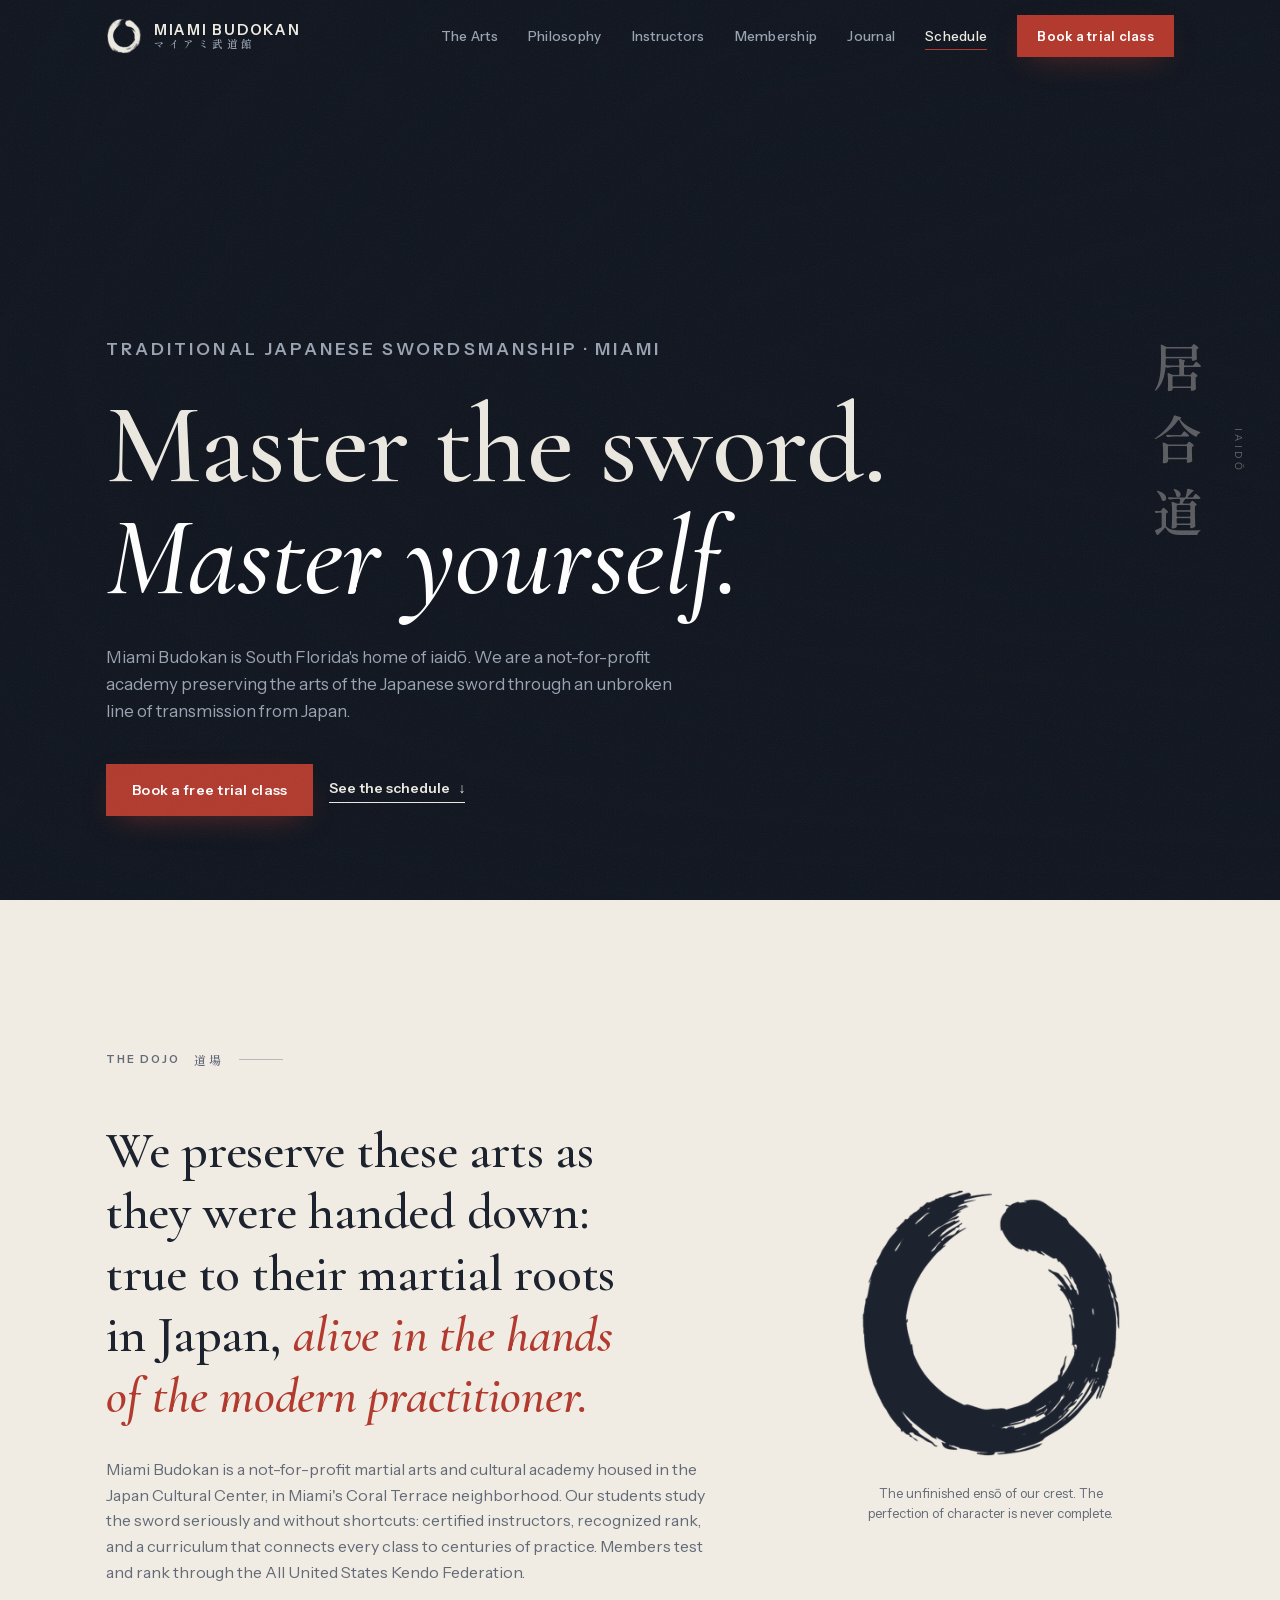
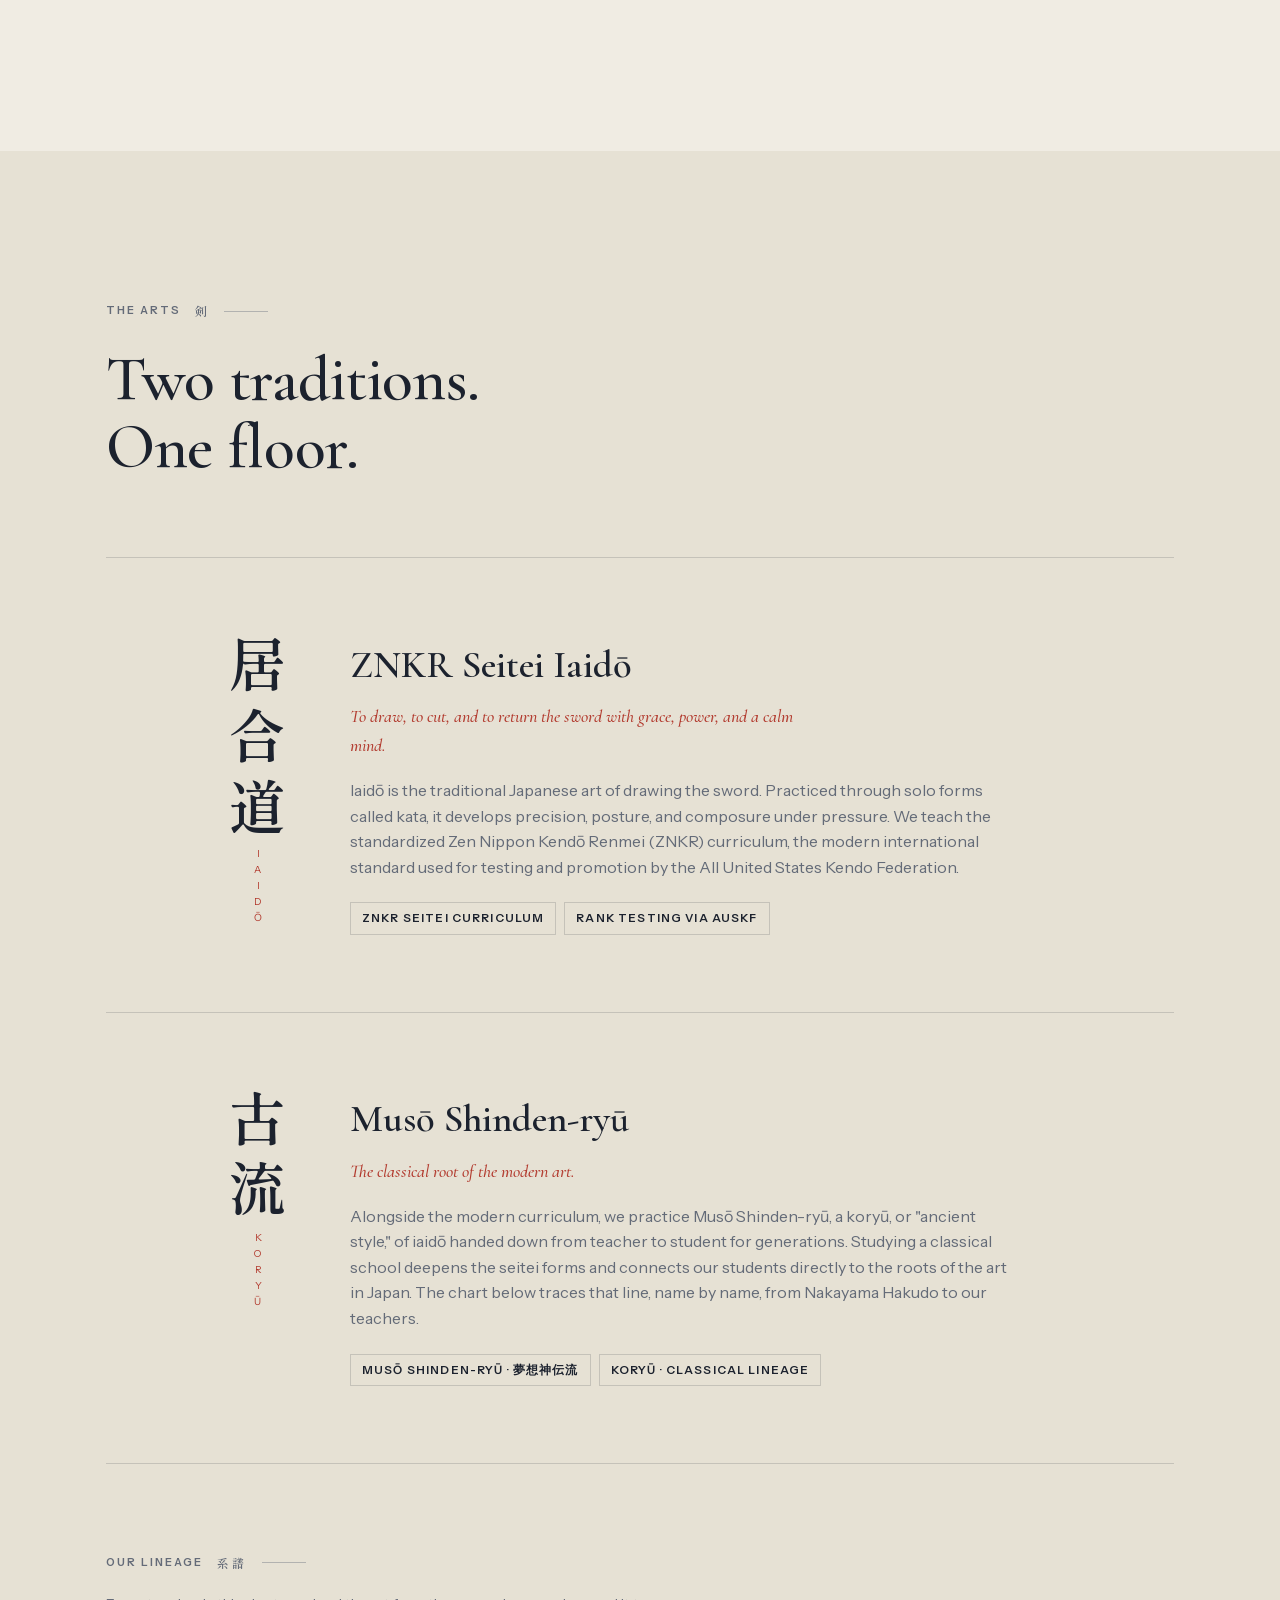
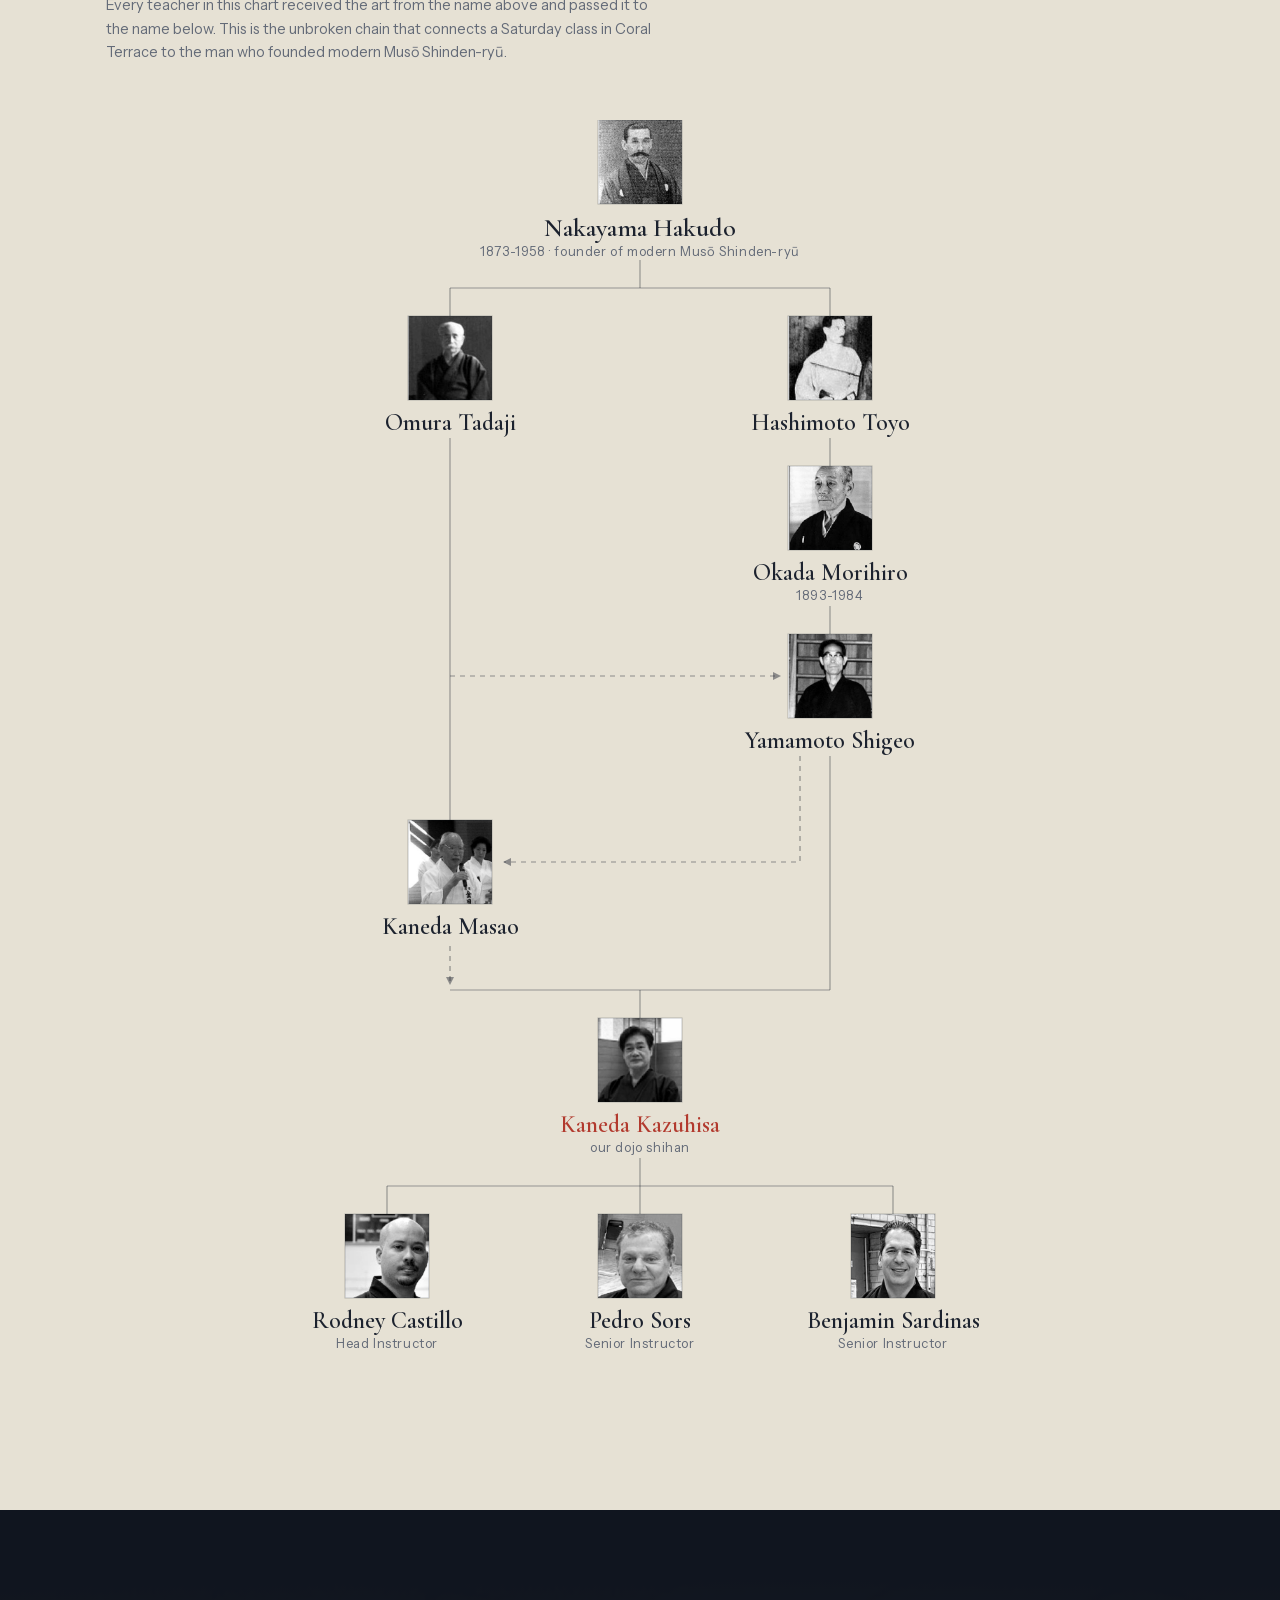
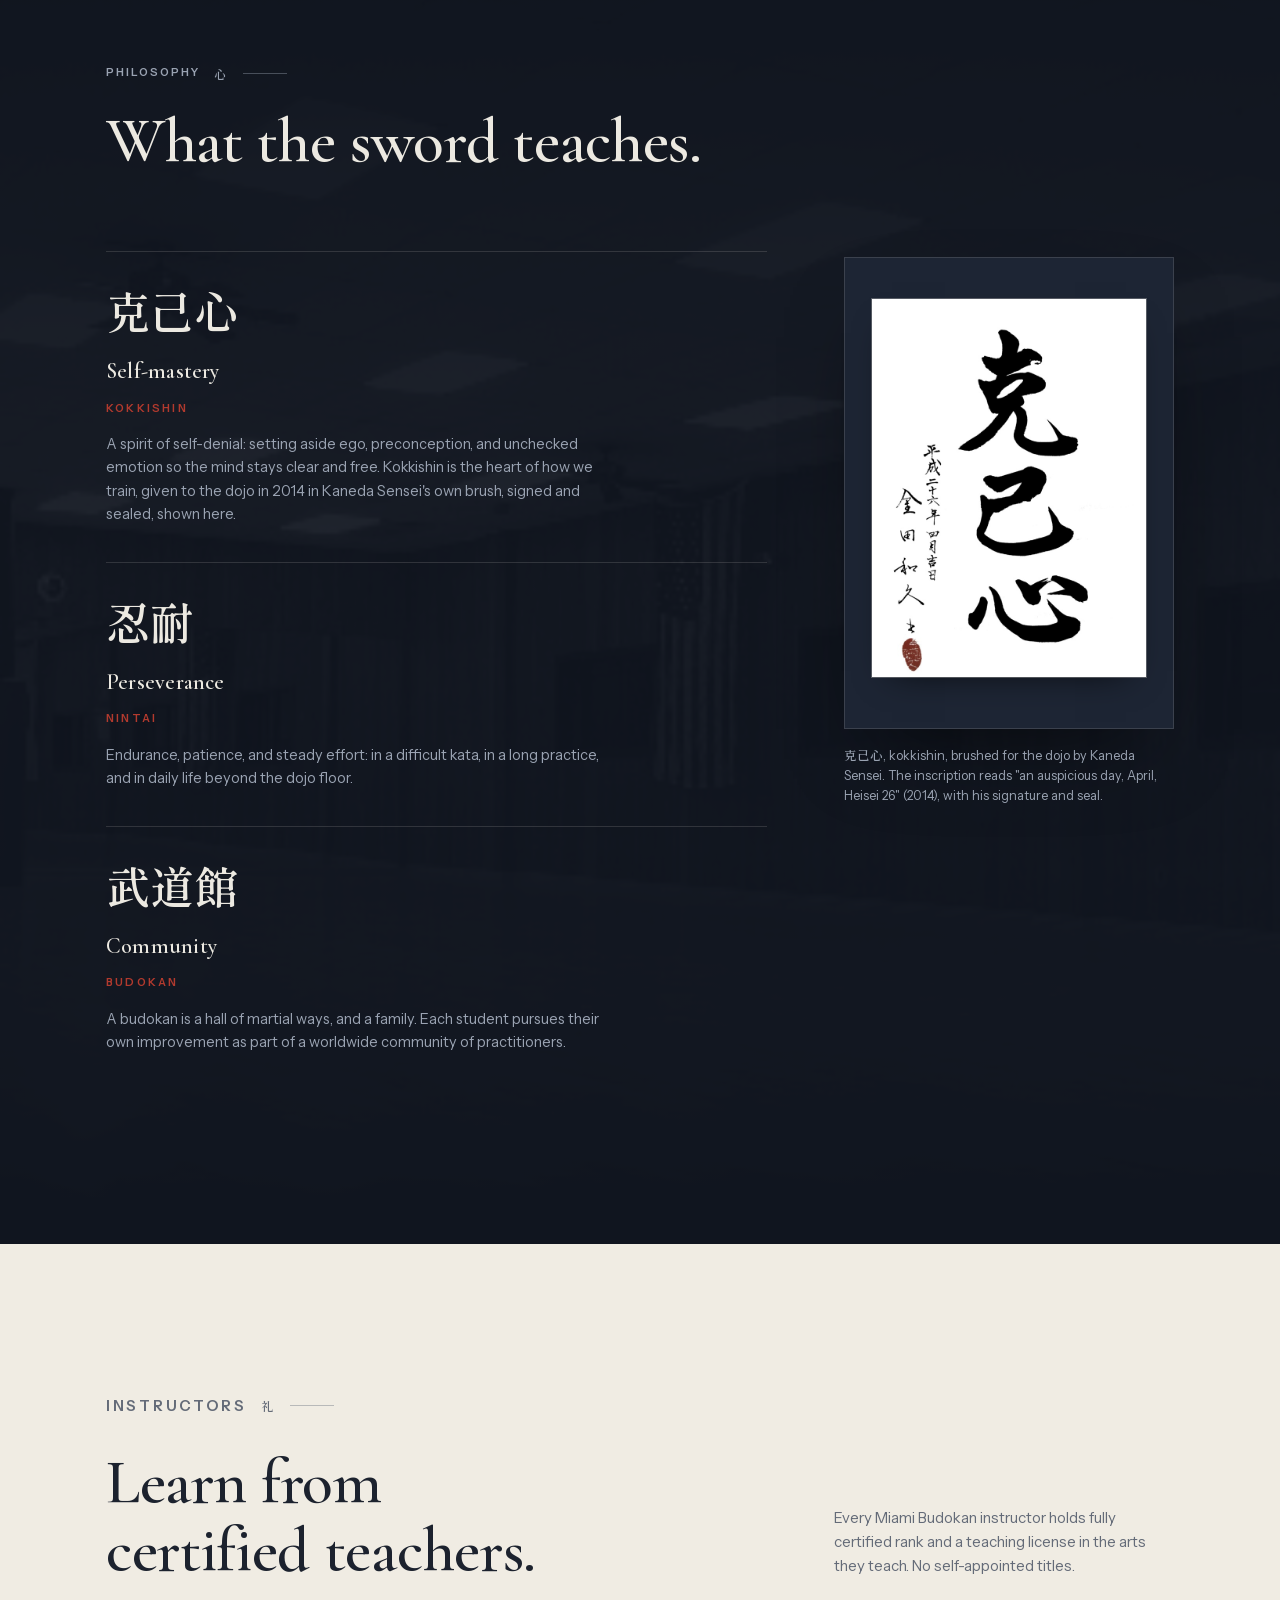
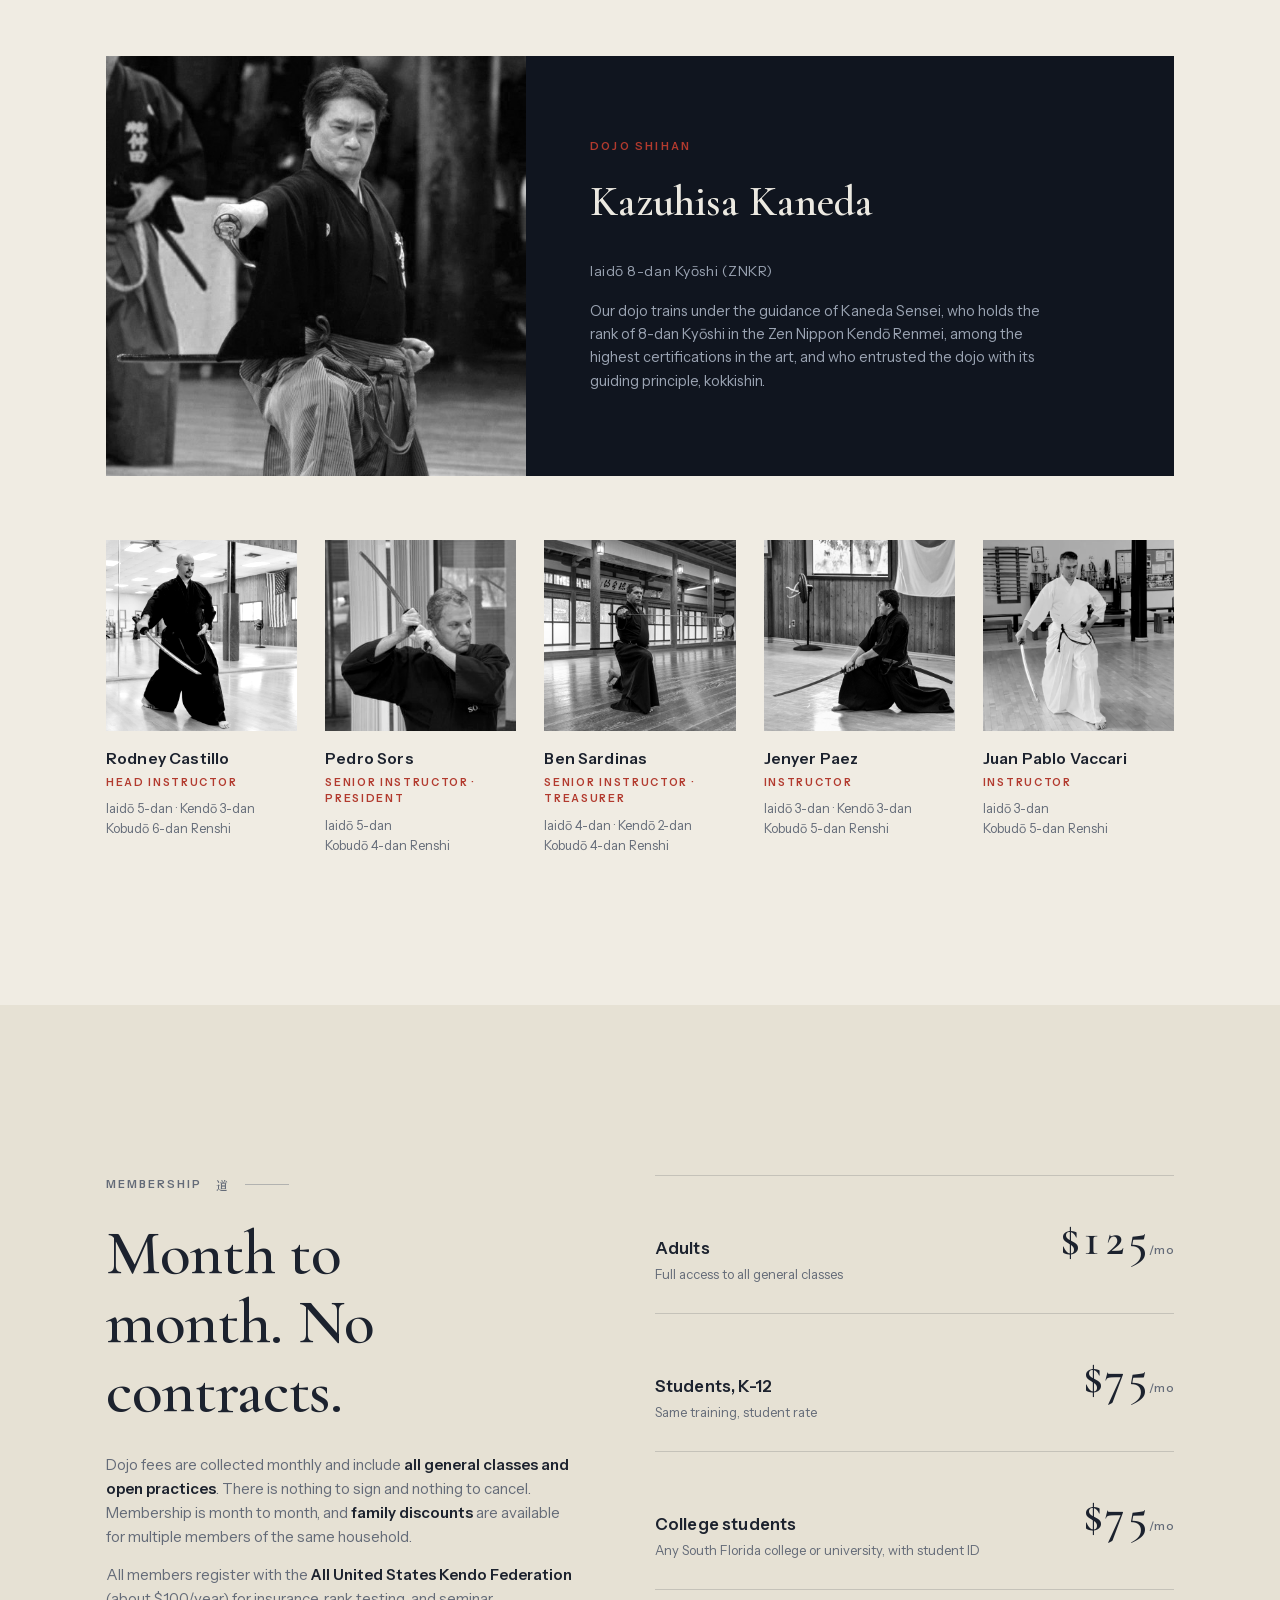
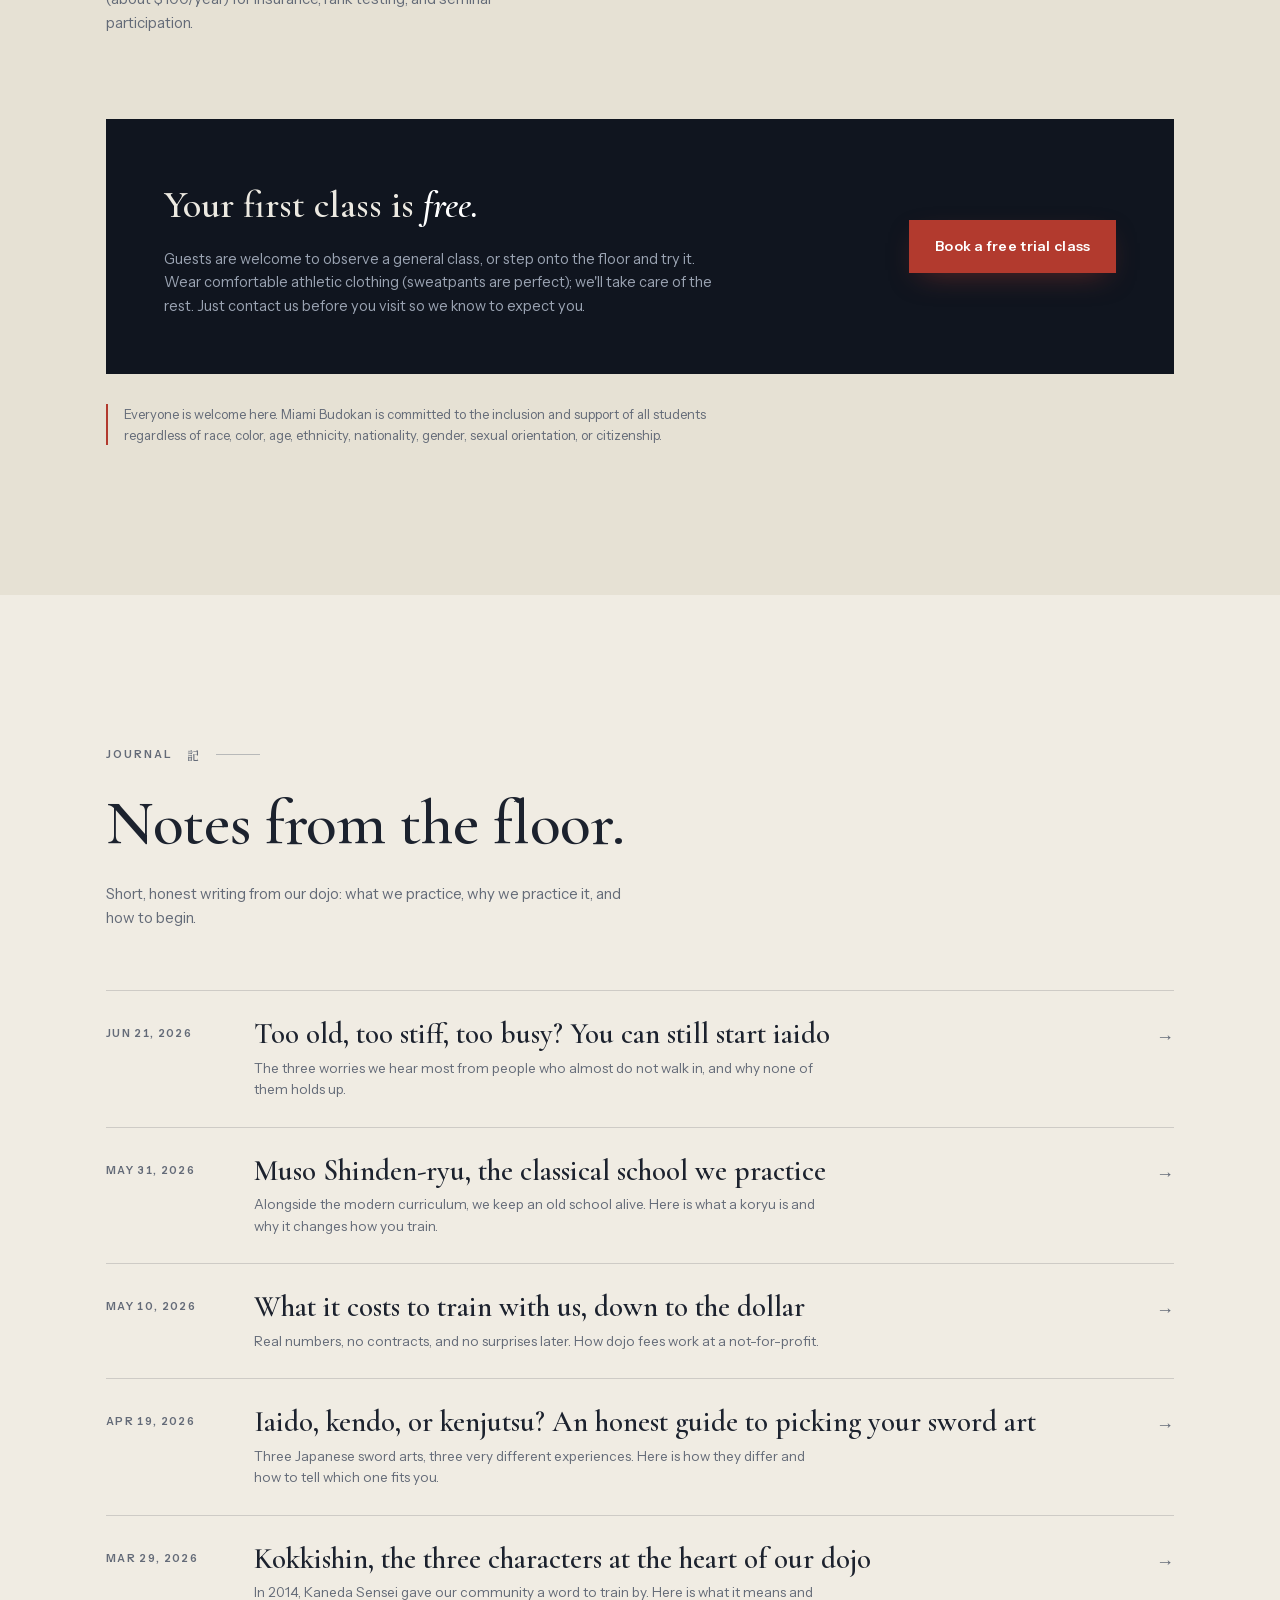
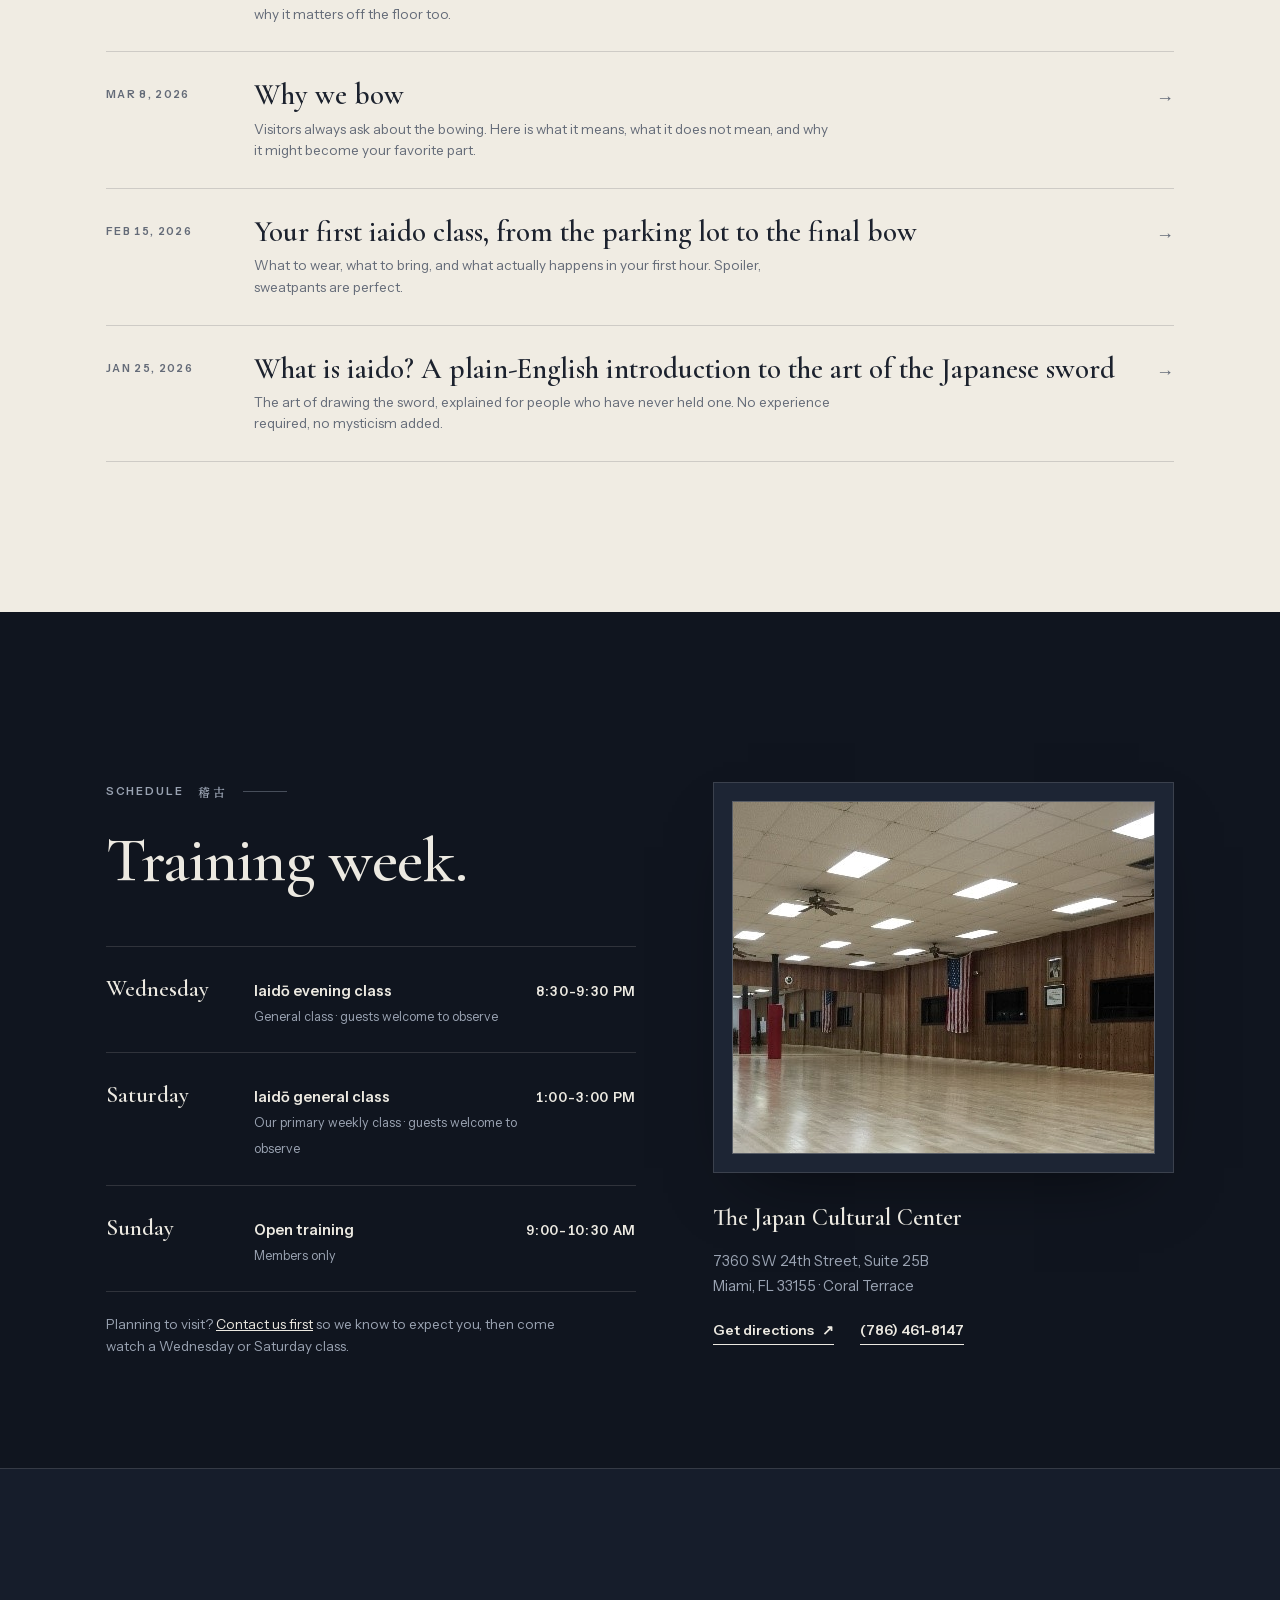
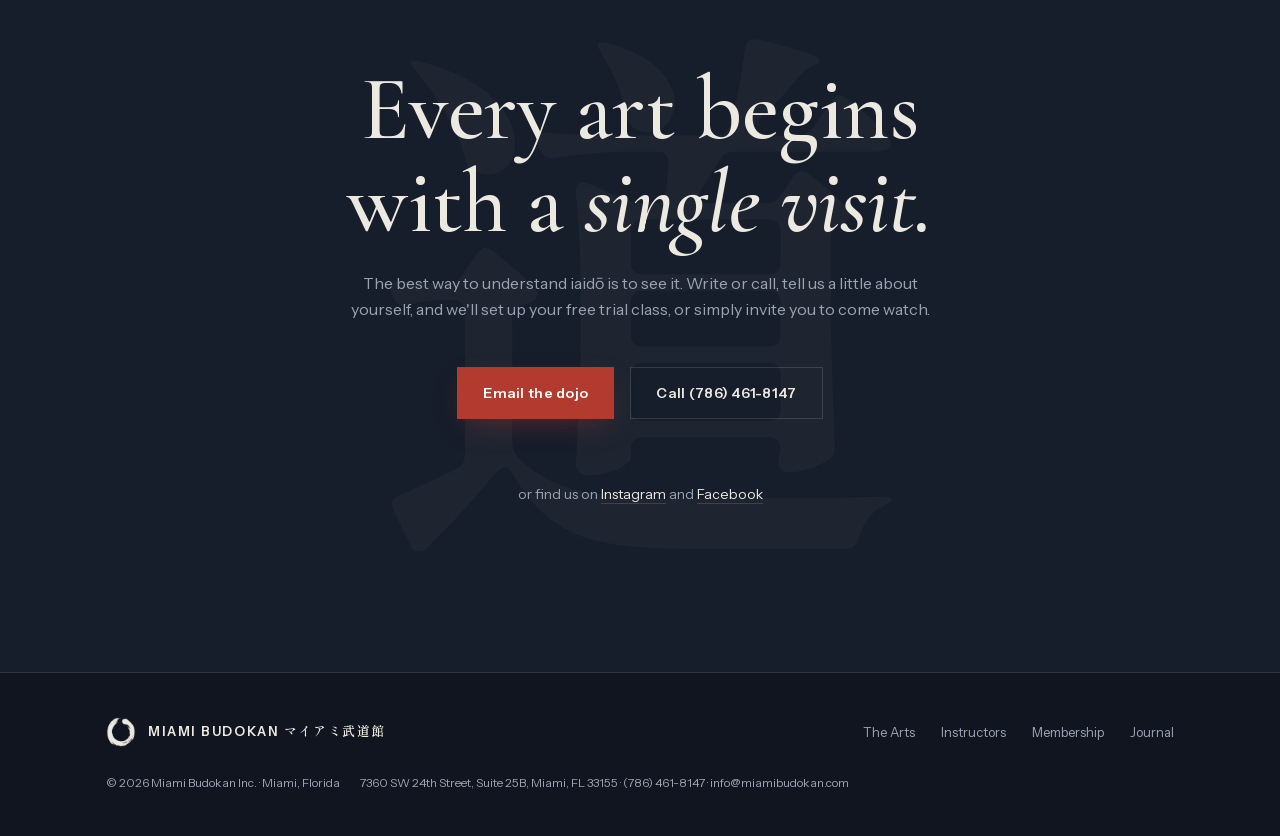
==== commit 837dbf6f: "SEO pass 2: breadcrumbs, font preloads, touch icon, related posts, CLS dimensions Co-Authored-By: Cl" ====
--- a/index.html
+++ b/index.html
@@ -3,12 +3,45 @@
 <meta charset="utf-8">
 <meta name="viewport" content="width=device-width, initial-scale=1">
 <meta name="color-scheme" content="light">
+<meta name="theme-color" content="#10151f">
 <meta name="description" content="Miami Budokan: South Florida's home of traditional Japanese swordsmanship. Iaidō classes in Miami: the ZNKR seitei curriculum and Musō Shinden-ryū.">
-<title>Miami Budokan · Traditional Japanese Swordsmanship in Miami</title>
+<title>Miami Budokan · Iaidō Classes in Miami · Traditional Japanese Swordsmanship</title>
 <link rel="stylesheet" href="assets/style.css">
 <link rel="icon" type="image/png" href="assets/img/enso.png">
+<link rel="canonical" href="https://mattacevedo.github.io/miamibudokan/">
+<link rel="apple-touch-icon" href="assets/img/apple-touch-icon.png">
+<link rel="preload" as="font" type="font/woff2" href="assets/fonts/cormorant.woff2" crossorigin>
+<link rel="preload" as="font" type="font/woff2" href="assets/fonts/instrument.woff2" crossorigin>
+<meta property="og:locale" content="en_US">
+<meta property="og:type" content="website">
+<meta property="og:site_name" content="Miami Budokan">
+<meta property="og:title" content="Miami Budokan · Iaidō Classes in Miami">
+<meta property="og:description" content="Miami Budokan: South Florida's home of traditional Japanese swordsmanship. Iaidō classes in Miami: the ZNKR seitei curriculum and Musō Shinden-ryū.">
+<meta property="og:url" content="https://mattacevedo.github.io/miamibudokan/">
+<meta property="og:image" content="https://mattacevedo.github.io/miamibudokan/assets/img/og.jpg">
+<meta property="og:image:width" content="1200">
+<meta property="og:image:height" content="630">
+<meta property="og:image:alt" content="Iaido practice at Miami Budokan">
+<meta name="twitter:card" content="summary_large_image">
+<script type="application/ld+json">{"@context":"https://schema.org","@type":"SportsActivityLocation","name":"Miami Budokan","description":"Not-for-profit academy of traditional Japanese swordsmanship (iaido) at the Japan Cultural Center in Miami.","url":"https://mattacevedo.github.io/miamibudokan/","telephone":"+1-786-461-8147","email":"info@miamibudokan.com","address":{"@type":"PostalAddress","streetAddress":"7360 SW 24th Street, Suite 25B","addressLocality":"Miami","addressRegion":"FL","postalCode":"33155","addressCountry":"US"},"sameAs":["https://facebook.com/miamibudokan","https://instagram.com/miamibudokan"],"openingHoursSpecification":[{"@type":"OpeningHoursSpecification","dayOfWeek":"Wednesday","opens":"20:30","closes":"21:30"},{"@type":"OpeningHoursSpecification","dayOfWeek":"Saturday","opens":"13:00","closes":"15:00"},{"@type":"OpeningHoursSpecification","dayOfWeek":"Sunday","opens":"09:00","closes":"10:30"}],"image":"https://mattacevedo.github.io/miamibudokan/assets/img/og.jpg","priceRange":"$75-$125 per month"}</script>
 <noscript><link rel="stylesheet" href="assets/style.css">
-<link rel="icon" type="image/png" href="assets/img/enso.png"></noscript>
+<link rel="icon" type="image/png" href="assets/img/enso.png">
+<link rel="canonical" href="https://mattacevedo.github.io/miamibudokan/">
+<link rel="apple-touch-icon" href="assets/img/apple-touch-icon.png">
+<link rel="preload" as="font" type="font/woff2" href="assets/fonts/cormorant.woff2" crossorigin>
+<link rel="preload" as="font" type="font/woff2" href="assets/fonts/instrument.woff2" crossorigin>
+<meta property="og:locale" content="en_US">
+<meta property="og:type" content="website">
+<meta property="og:site_name" content="Miami Budokan">
+<meta property="og:title" content="Miami Budokan · Iaidō Classes in Miami">
+<meta property="og:description" content="Miami Budokan: South Florida's home of traditional Japanese swordsmanship. Iaidō classes in Miami: the ZNKR seitei curriculum and Musō Shinden-ryū.">
+<meta property="og:url" content="https://mattacevedo.github.io/miamibudokan/">
+<meta property="og:image" content="https://mattacevedo.github.io/miamibudokan/assets/img/og.jpg">
+<meta property="og:image:width" content="1200">
+<meta property="og:image:height" content="630">
+<meta property="og:image:alt" content="Iaido practice at Miami Budokan">
+<meta name="twitter:card" content="summary_large_image">
+<script type="application/ld+json">{"@context":"https://schema.org","@type":"SportsActivityLocation","name":"Miami Budokan","description":"Not-for-profit academy of traditional Japanese swordsmanship (iaido) at the Japan Cultural Center in Miami.","url":"https://mattacevedo.github.io/miamibudokan/","telephone":"+1-786-461-8147","email":"info@miamibudokan.com","address":{"@type":"PostalAddress","streetAddress":"7360 SW 24th Street, Suite 25B","addressLocality":"Miami","addressRegion":"FL","postalCode":"33155","addressCountry":"US"},"sameAs":["https://facebook.com/miamibudokan","https://instagram.com/miamibudokan"],"openingHoursSpecification":[{"@type":"OpeningHoursSpecification","dayOfWeek":"Wednesday","opens":"20:30","closes":"21:30"},{"@type":"OpeningHoursSpecification","dayOfWeek":"Saturday","opens":"13:00","closes":"15:00"},{"@type":"OpeningHoursSpecification","dayOfWeek":"Sunday","opens":"09:00","closes":"10:30"}],"image":"https://mattacevedo.github.io/miamibudokan/assets/img/og.jpg","priceRange":"$75-$125 per month"}</script></noscript>
 
 <a class="skip" href="#main">Skip to content</a>
 <div class="grain" aria-hidden="true"></div>
@@ -294,7 +327,7 @@
 
   <!-- ============ PHILOSOPHY ============ -->
   <section class="band band-ink philo" id="philosophy">
-    <div class="philo-bg" aria-hidden="true"><img src="assets/img/dojo.jpg" alt=""></div>
+    <div class="philo-bg" aria-hidden="true"><img loading="lazy" decoding="async" src="assets/img/dojo.jpg" alt=""></div>
     <div class="wrap">
       <p class="label reveal"><span>Philosophy</span><span class="jp" lang="ja">心</span></p>
       <h2 class="reveal" style="--i:1">What the sword teaches.</h2>
@@ -325,7 +358,7 @@
         </div>
         <figure class="scroll-fig reveal" style="--i:2">
           <div class="scroll-mount">
-            <img src="assets/img/kokkishin.jpg"
+            <img loading="lazy" decoding="async" width="700" height="965" src="assets/img/kokkishin.jpg"
               alt="Original calligraphy of kokkishin (克己心) brushed by Kaneda Sensei, with his inscription, signature, and red seal">
           </div>
           <figcaption><span class="jp" lang="ja">克己心</span>, kokkishin, brushed for the dojo by Kaneda Sensei.
@@ -349,7 +382,7 @@
 
       <article class="shihan reveal">
         <div class="shihan-photo">
-          <img src="assets/img/kaneda.jpg" alt="Kazuhisa Kaneda Sensei performing iaidō, sword extended">
+          <img loading="lazy" decoding="async" width="560" height="560" src="assets/img/kaneda.jpg" alt="Kazuhisa Kaneda Sensei performing iaidō, sword extended">
         </div>
         <div class="shihan-body">
           <span class="role">Dojo Shihan</span>
@@ -363,31 +396,31 @@
 
       <div class="sensei-grid">
         <article class="sensei-card reveal" style="--i:0">
-          <div class="photo"><img src="assets/img/rodney.jpg" alt="Rodney Castillo"></div>
+          <div class="photo"><img loading="lazy" decoding="async" width="560" height="560" src="assets/img/rodney.jpg" alt="Rodney Castillo"></div>
           <h3>Rodney Castillo</h3>
           <p class="role">Head Instructor</p>
           <p class="rank">Iaidō 5-dan · Kendō 3-dan<br>Kobudō 6-dan Renshi</p>
         </article>
         <article class="sensei-card reveal" style="--i:1">
-          <div class="photo"><img src="assets/img/pedro.jpg" alt="Pedro Sors"></div>
+          <div class="photo"><img loading="lazy" decoding="async" width="300" height="300" src="assets/img/pedro.jpg" alt="Pedro Sors"></div>
           <h3>Pedro Sors</h3>
           <p class="role">Senior Instructor · President</p>
           <p class="rank">Iaidō 5-dan<br>Kobudō 4-dan Renshi</p>
         </article>
         <article class="sensei-card reveal" style="--i:2">
-          <div class="photo"><img src="assets/img/ben.jpg" alt="Ben Sardinas"></div>
+          <div class="photo"><img loading="lazy" decoding="async" width="300" height="300" src="assets/img/ben.jpg" alt="Ben Sardinas"></div>
           <h3>Ben Sardinas</h3>
           <p class="role">Senior Instructor · Treasurer</p>
           <p class="rank">Iaidō 4-dan · Kendō 2-dan<br>Kobudō 4-dan Renshi</p>
         </article>
         <article class="sensei-card reveal" style="--i:3">
-          <div class="photo"><img src="assets/img/jenyer.jpg" alt="Jenyer Paez"></div>
+          <div class="photo"><img loading="lazy" decoding="async" width="560" height="560" src="assets/img/jenyer.jpg" alt="Jenyer Paez"></div>
           <h3>Jenyer Paez</h3>
           <p class="role">Instructor</p>
           <p class="rank">Iaidō 3-dan · Kendō 3-dan<br>Kobudō 5-dan Renshi</p>
         </article>
         <article class="sensei-card reveal" style="--i:4">
-          <div class="photo"><img src="assets/img/juanpablo.jpg" alt="Juan Pablo Vaccari"></div>
+          <div class="photo"><img loading="lazy" decoding="async" width="560" height="560" src="assets/img/juanpablo.jpg" alt="Juan Pablo Vaccari"></div>
           <h3>Juan Pablo Vaccari</h3>
           <p class="role">Instructor</p>
           <p class="rank">Iaidō 3-dan<br>Kobudō 5-dan Renshi</p>
@@ -534,7 +567,7 @@
         </div>
         <div class="visit-card reveal" style="--i:2">
           <figure class="visit-photo">
-            <img src="assets/img/dojo.jpg" alt="The training floor of the Japan Cultural Center, a large mirrored hall with wood walls and Japanese and American flags">
+            <img loading="lazy" decoding="async" width="613" height="351" src="assets/img/dojo.jpg" alt="The training floor of the Japan Cultural Center, a large mirrored hall with wood walls and Japanese and American flags">
           </figure>
           <div class="visit-body">
             <h3>The Japan Cultural Center</h3>
--- a/assets/style.css
+++ b/assets/style.css
@@ -544,6 +544,10 @@
     padding:clamp(130px,16vw,170px) 0 clamp(70px,9vw,110px);min-height:100dvh;
   }
   .wrap-narrow{max-width:860px;margin:0 auto;padding:0 var(--pad)}
+  .post-related{margin-top:44px;padding-top:26px;border-top:1px solid var(--line-washi)}
+  .pr-label{font-size:11px;letter-spacing:.16em;text-transform:uppercase;color:var(--shu);font-weight:600;margin-bottom:6px}
+  .post-related a{display:block;font-family:var(--serif);font-size:21px;font-weight:570;color:var(--t-on-washi);text-decoration:none;margin:10px 0;line-height:1.3;transition:color .25s}
+  .post-related a:hover{color:var(--shu)}
   .post-pn{
     display:flex;justify-content:space-between;gap:20px;flex-wrap:wrap;
     margin-top:44px;padding-top:26px;border-top:1px solid var(--line-washi);
--- a/assets/style.css
+++ b/assets/style.css
@@ -544,6 +544,10 @@
     padding:clamp(130px,16vw,170px) 0 clamp(70px,9vw,110px);min-height:100dvh;
   }
   .wrap-narrow{max-width:860px;margin:0 auto;padding:0 var(--pad)}
+  .post-related{margin-top:44px;padding-top:26px;border-top:1px solid var(--line-washi)}
+  .pr-label{font-size:11px;letter-spacing:.16em;text-transform:uppercase;color:var(--shu);font-weight:600;margin-bottom:6px}
+  .post-related a{display:block;font-family:var(--serif);font-size:21px;font-weight:570;color:var(--t-on-washi);text-decoration:none;margin:10px 0;line-height:1.3;transition:color .25s}
+  .post-related a:hover{color:var(--shu)}
   .post-pn{
     display:flex;justify-content:space-between;gap:20px;flex-wrap:wrap;
     margin-top:44px;padding-top:26px;border-top:1px solid var(--line-washi);
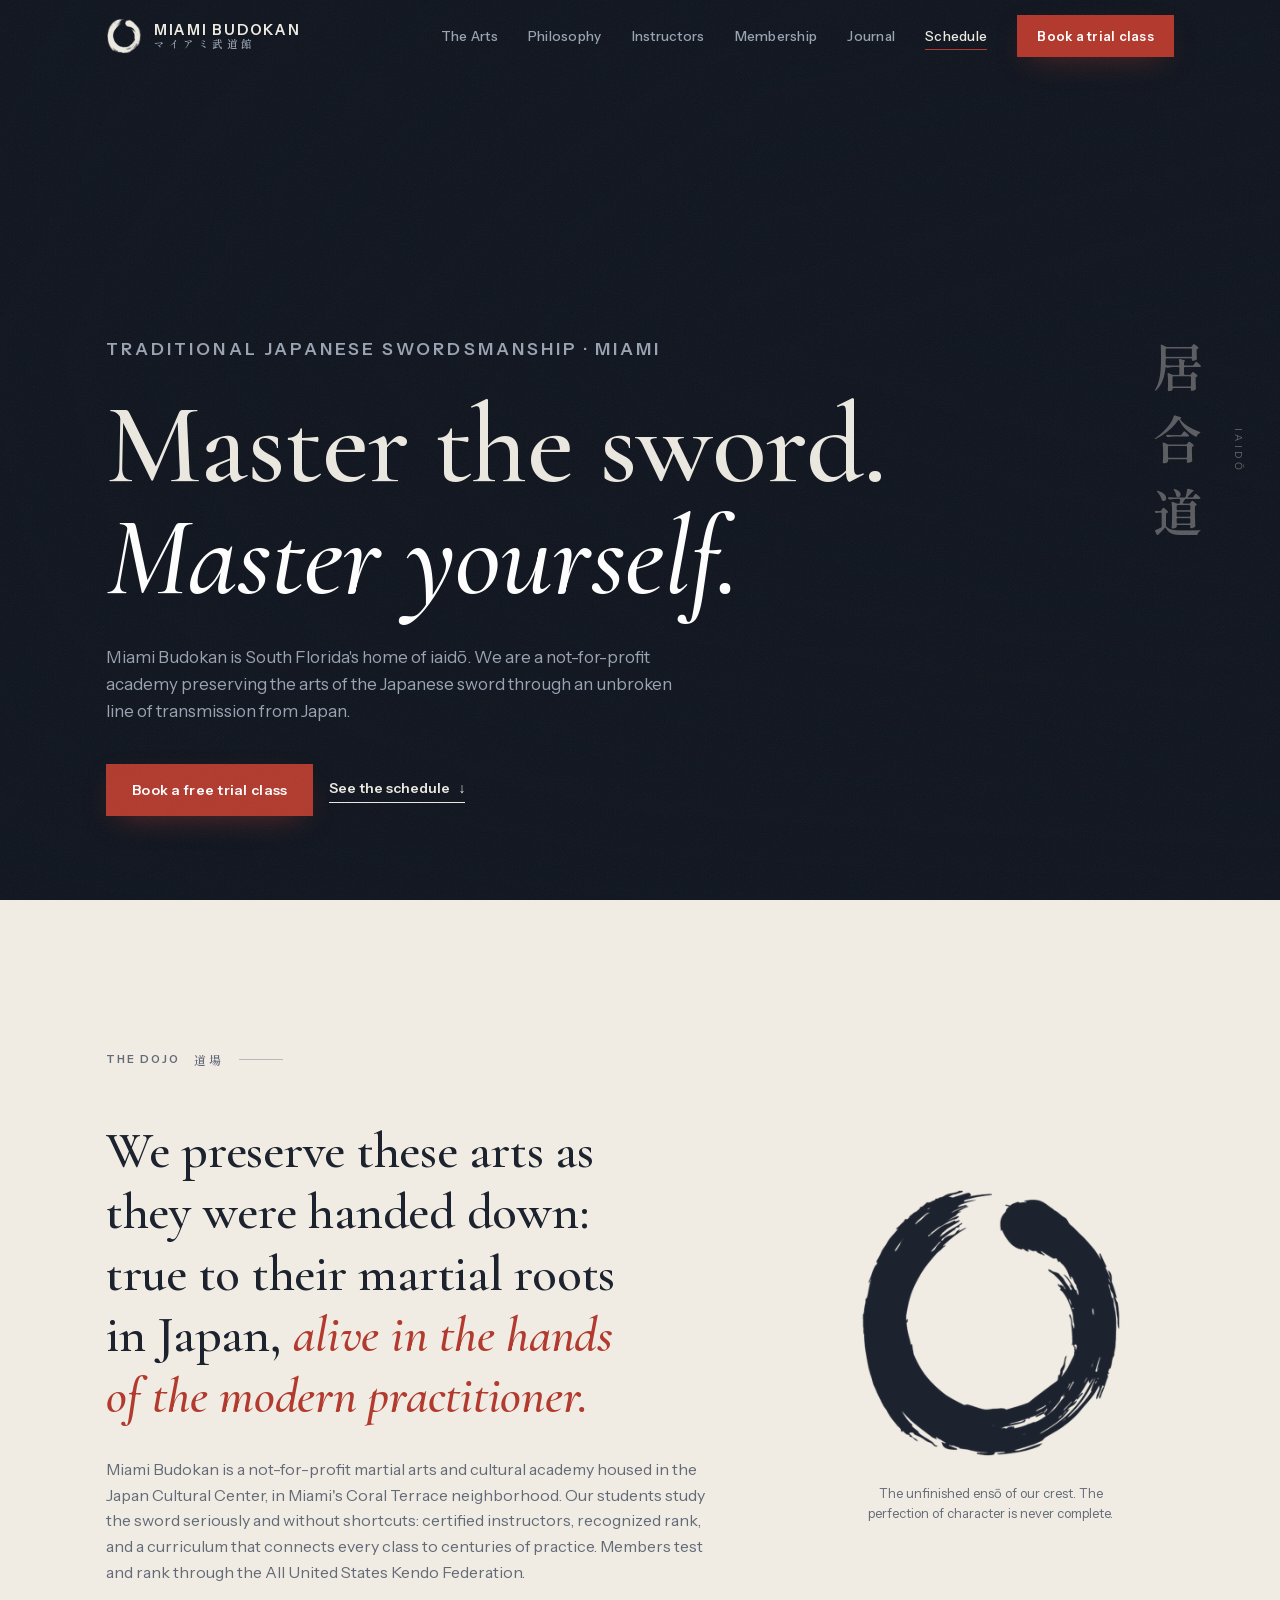
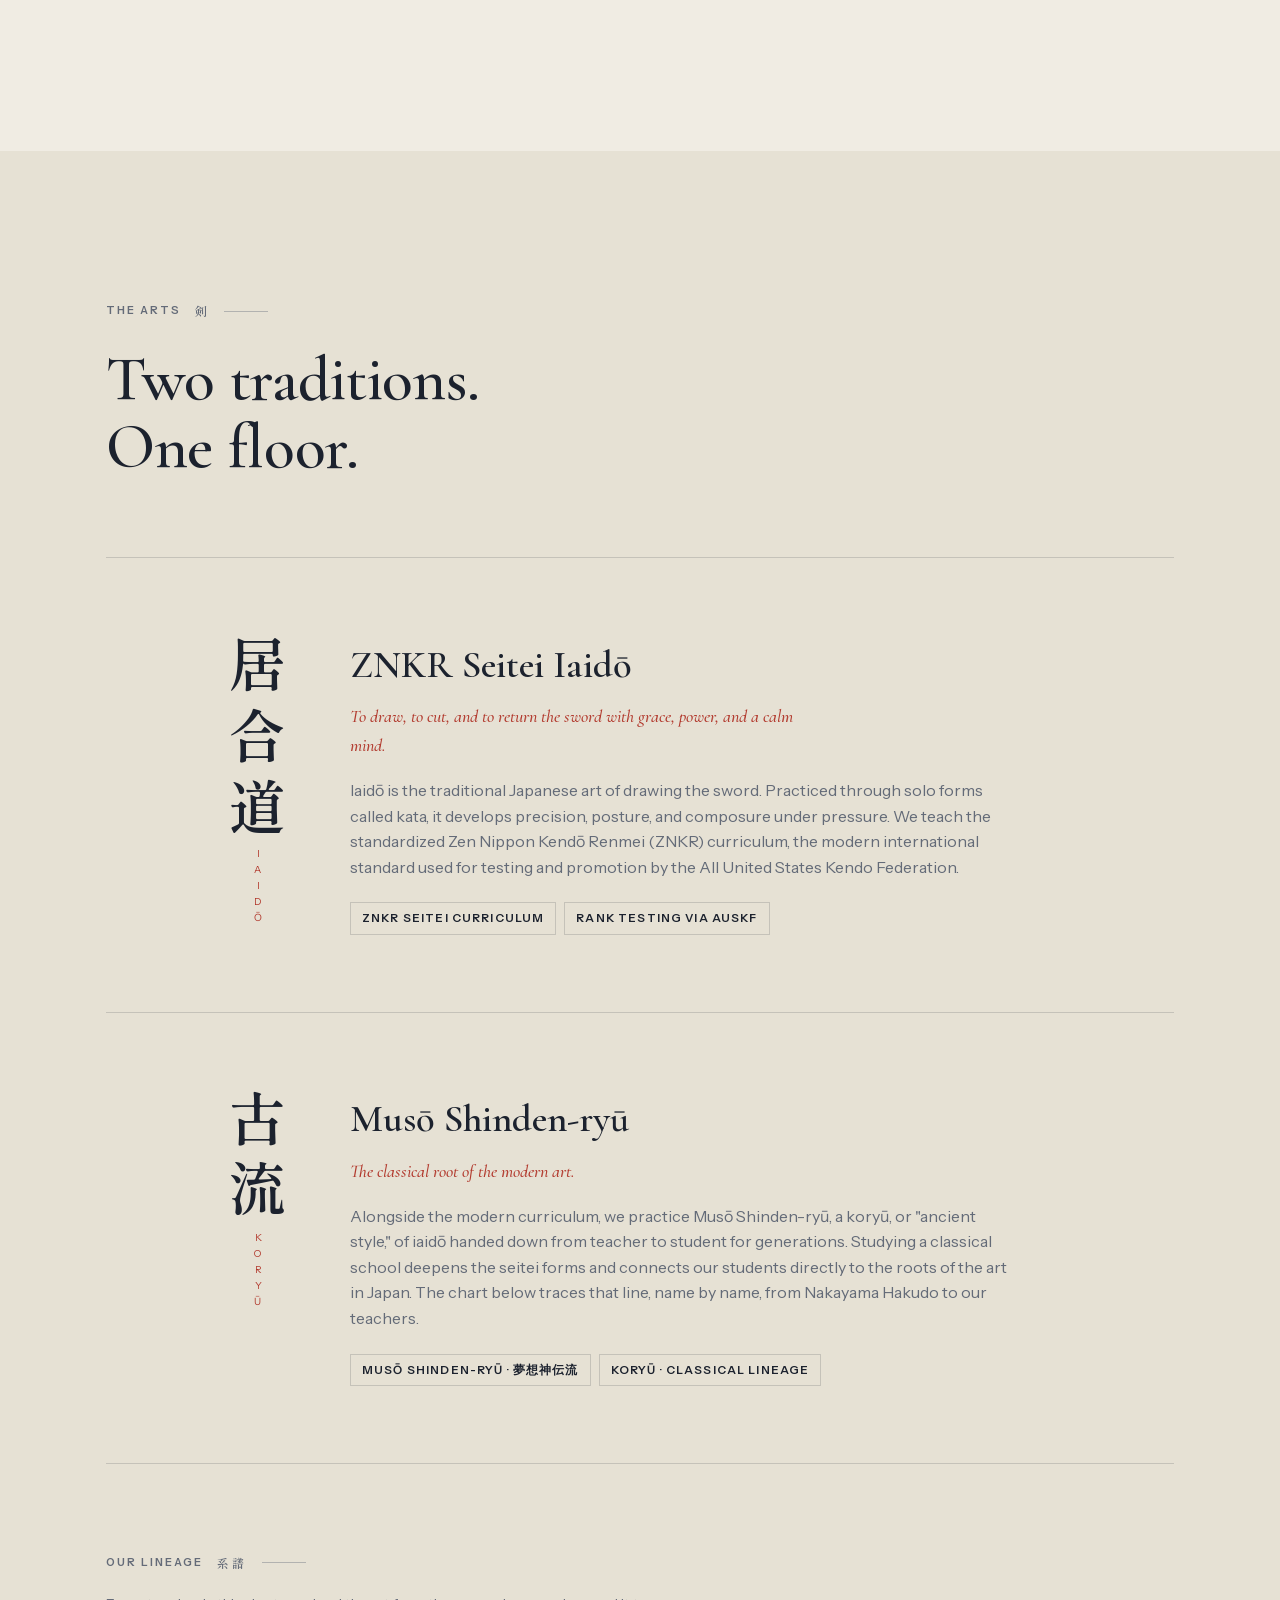
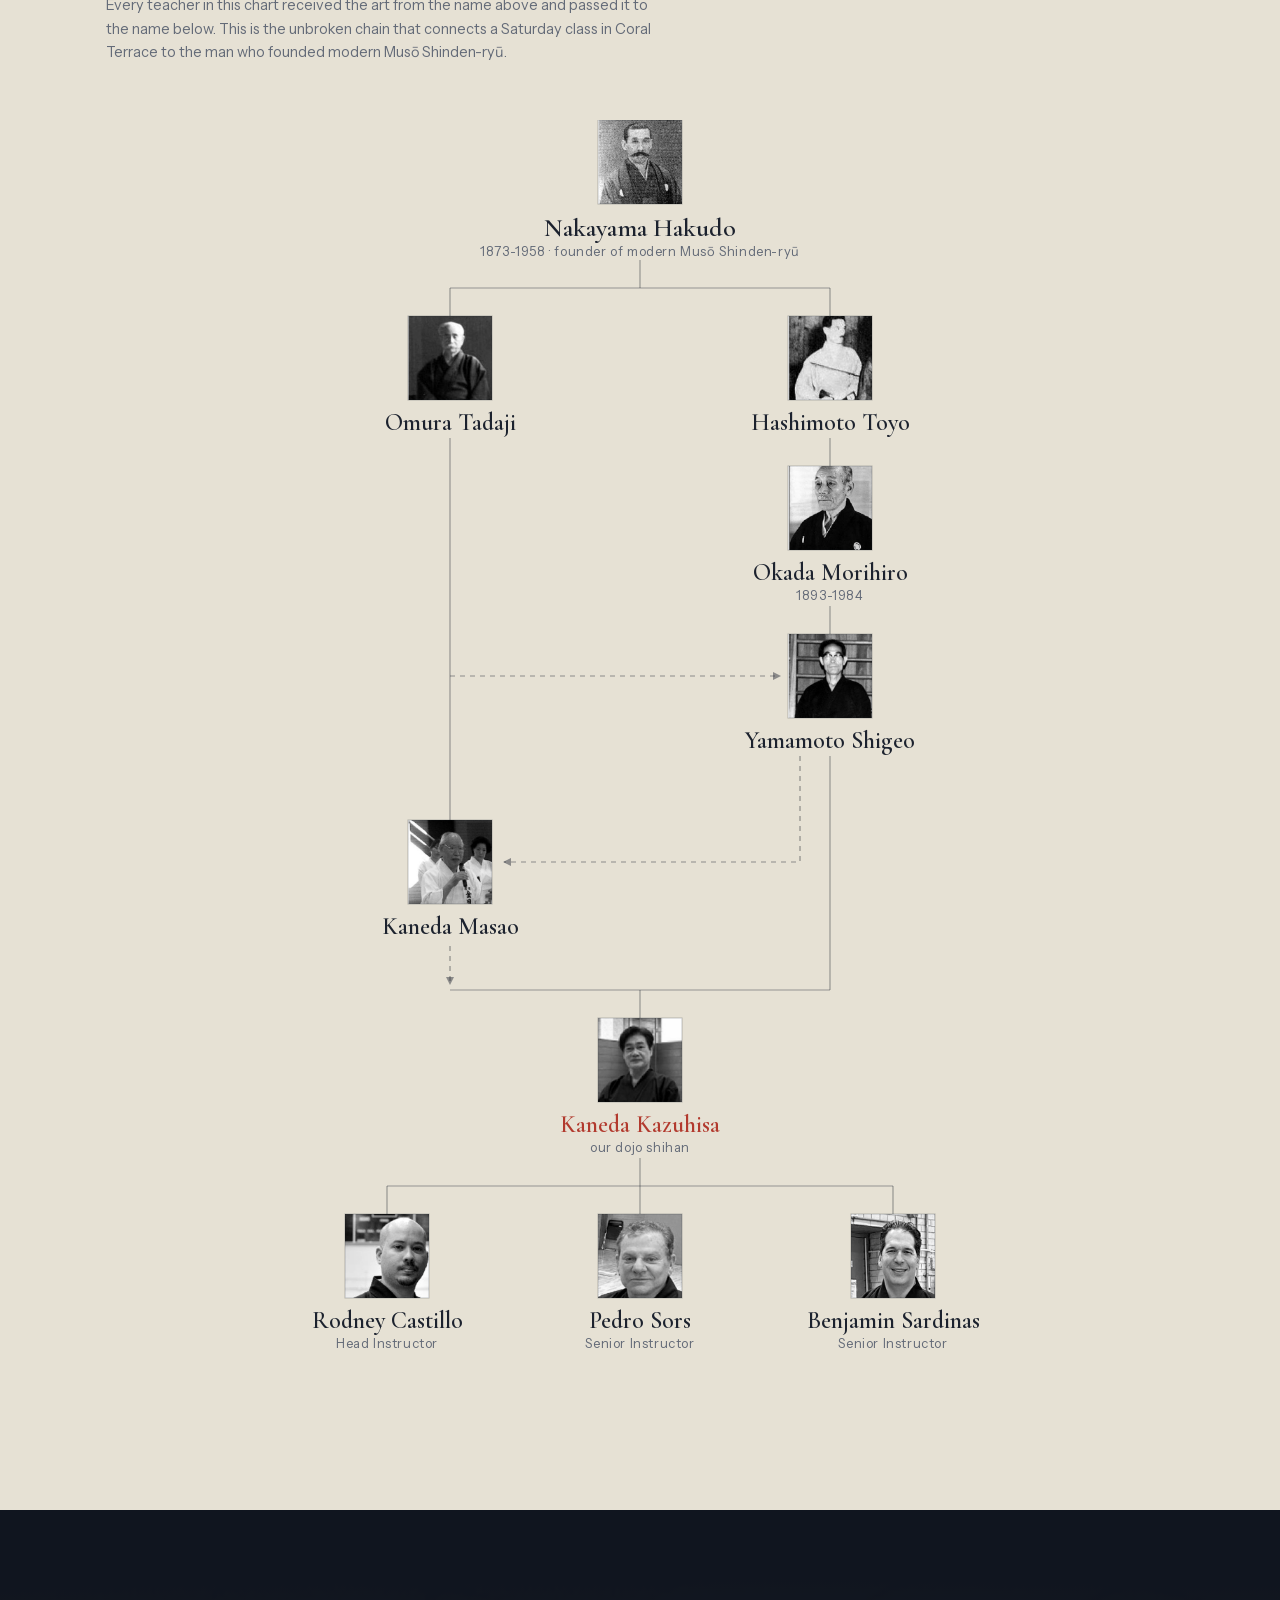
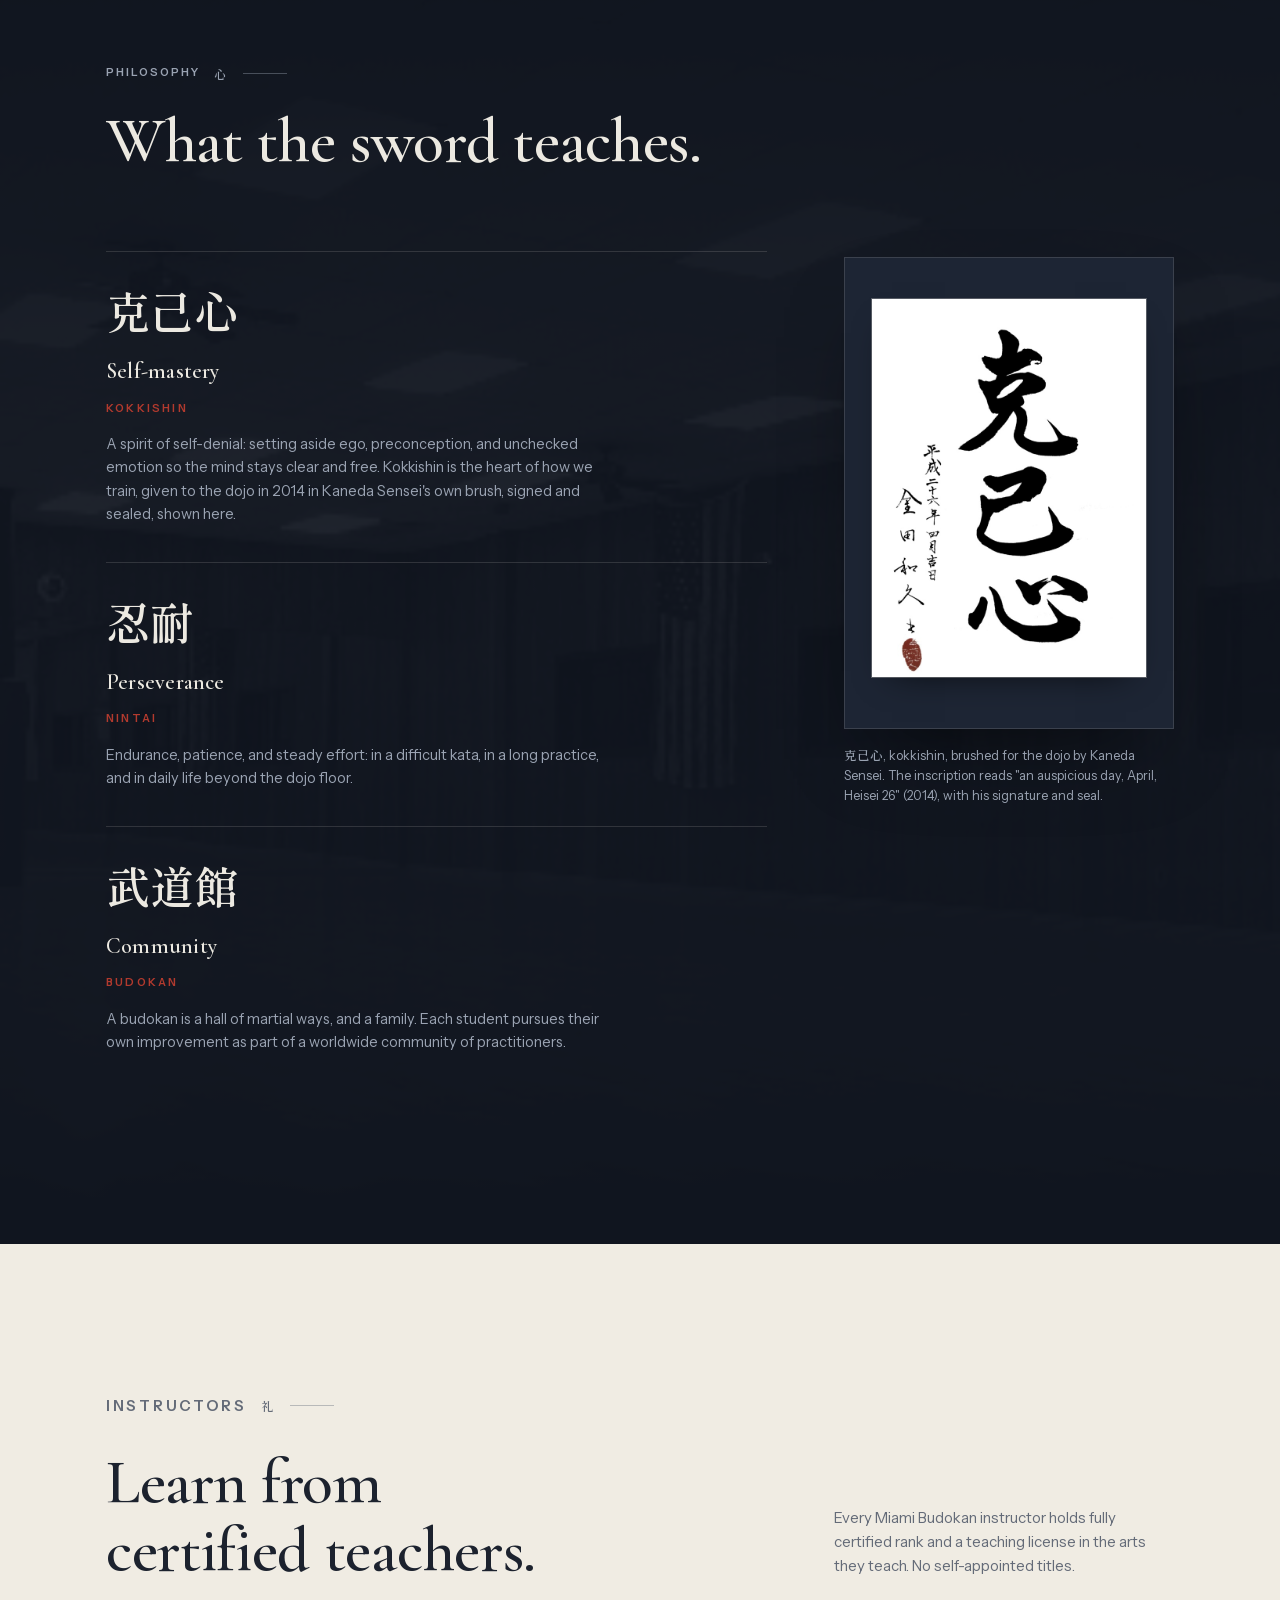
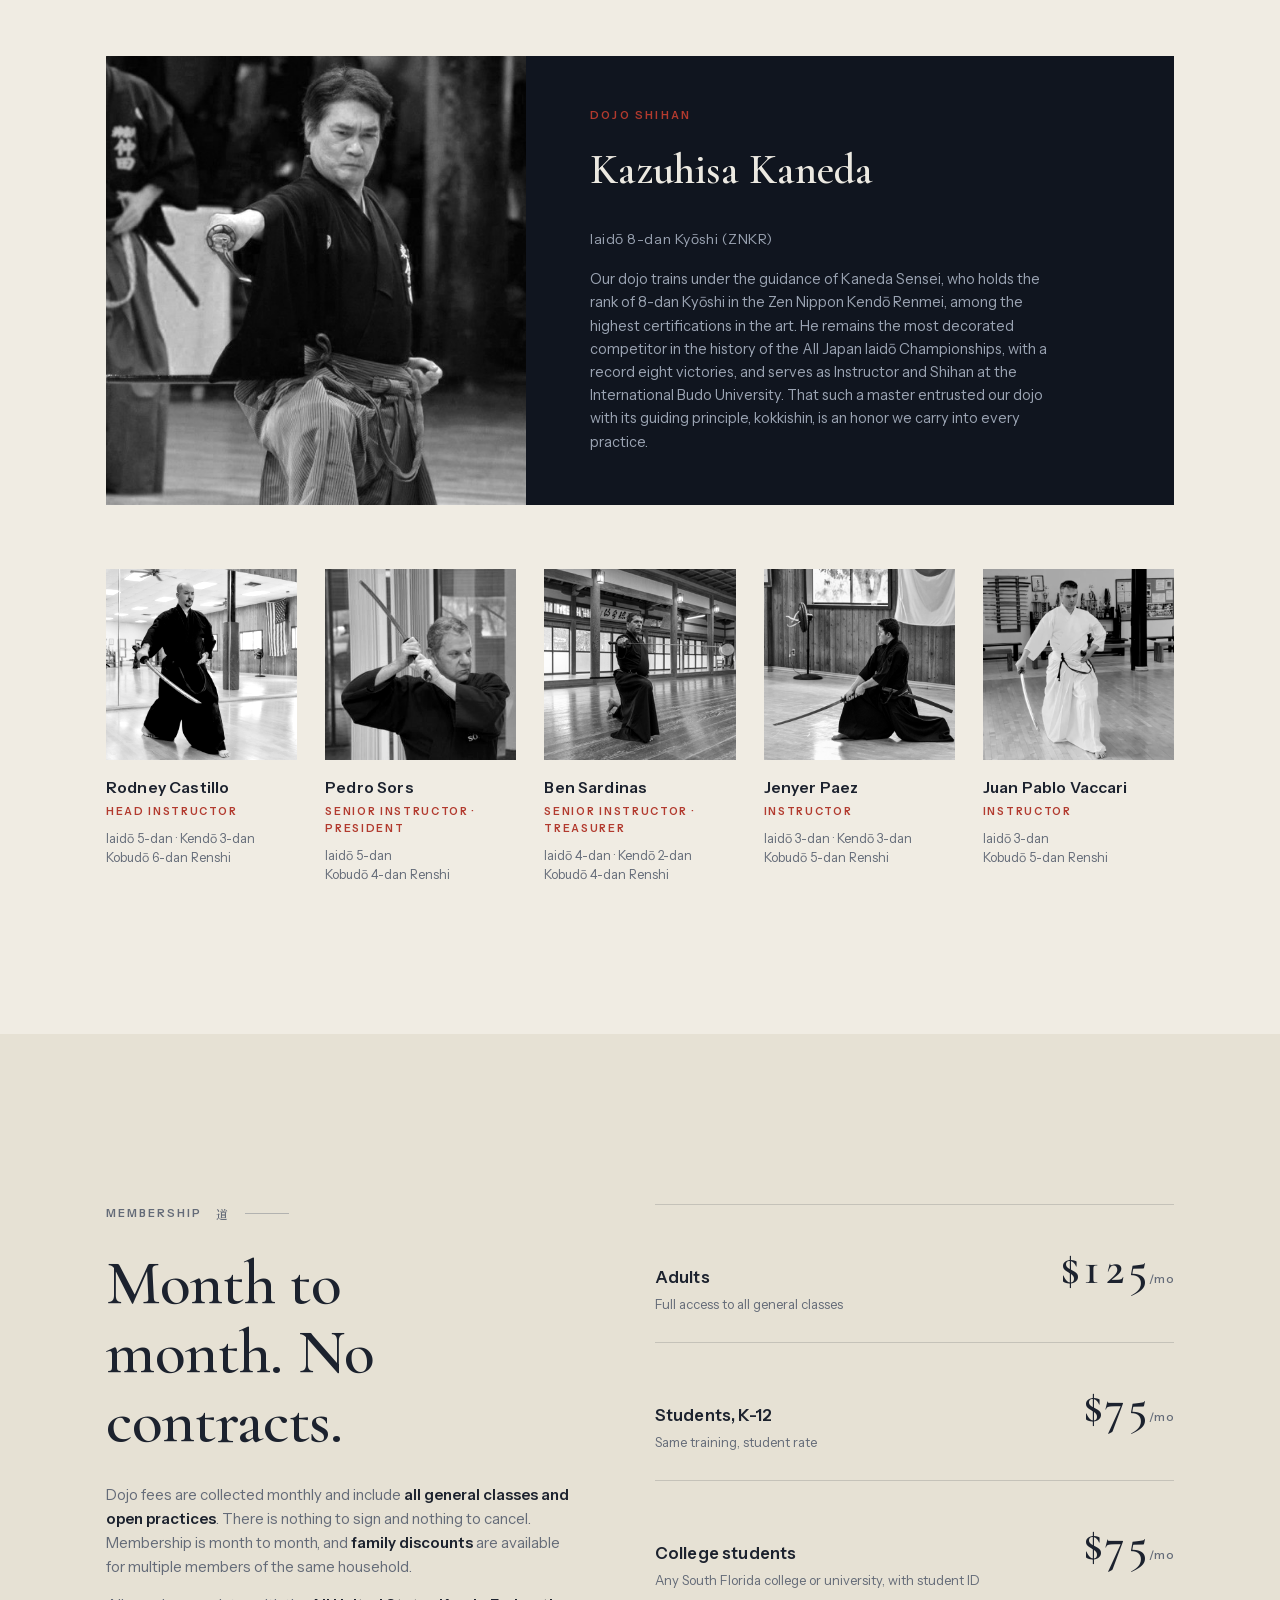
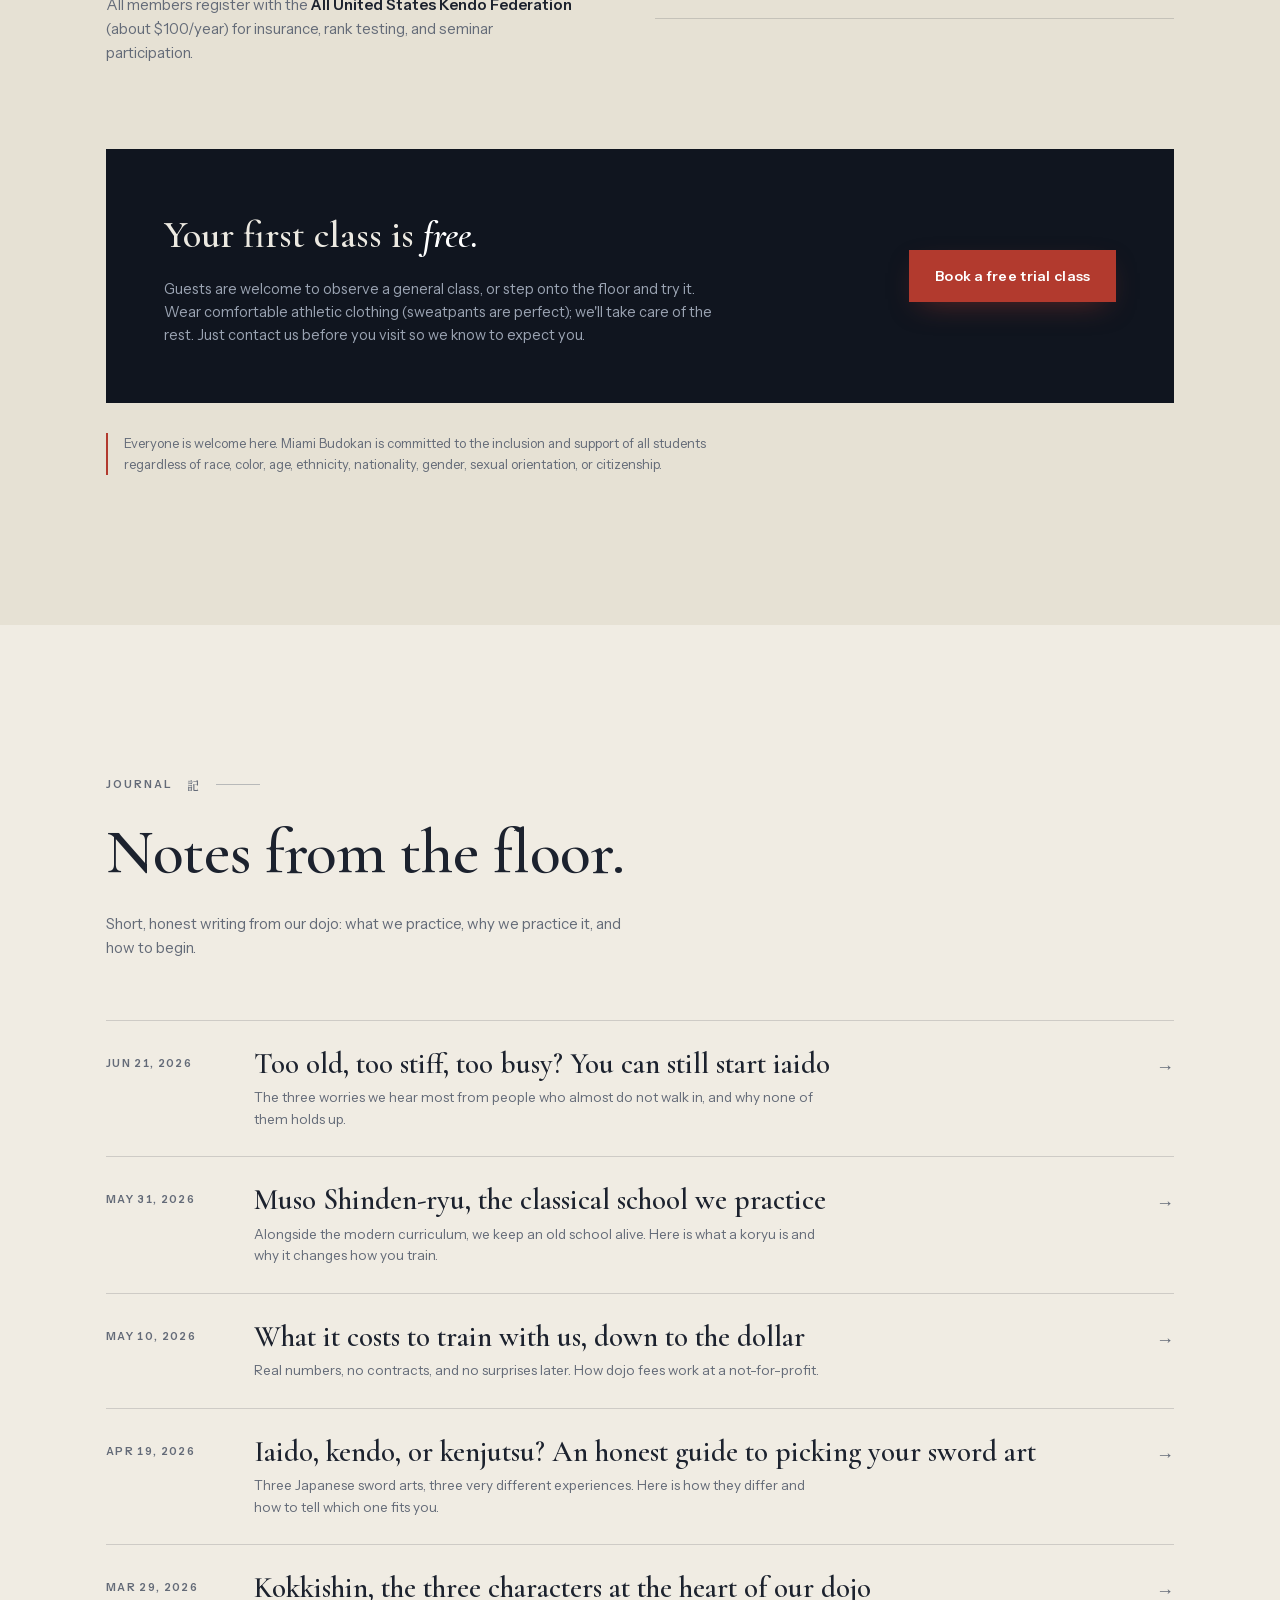
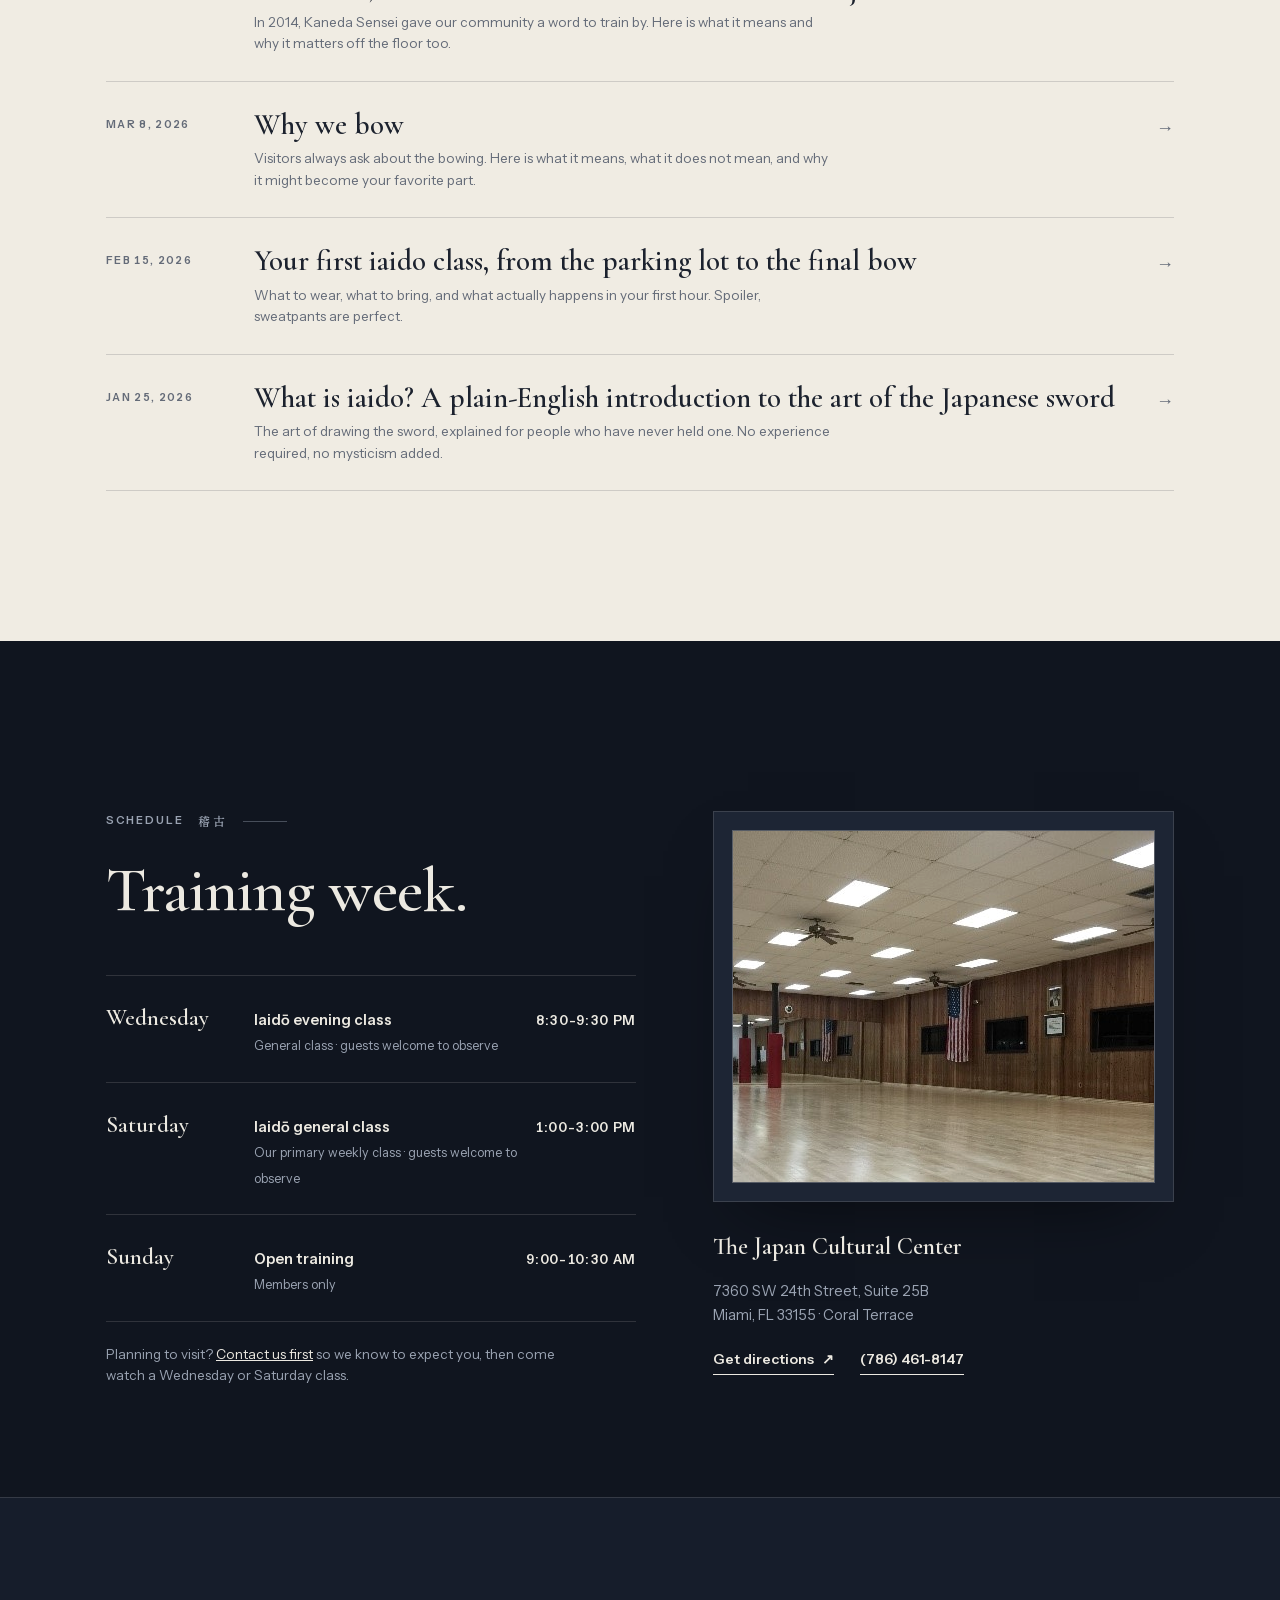
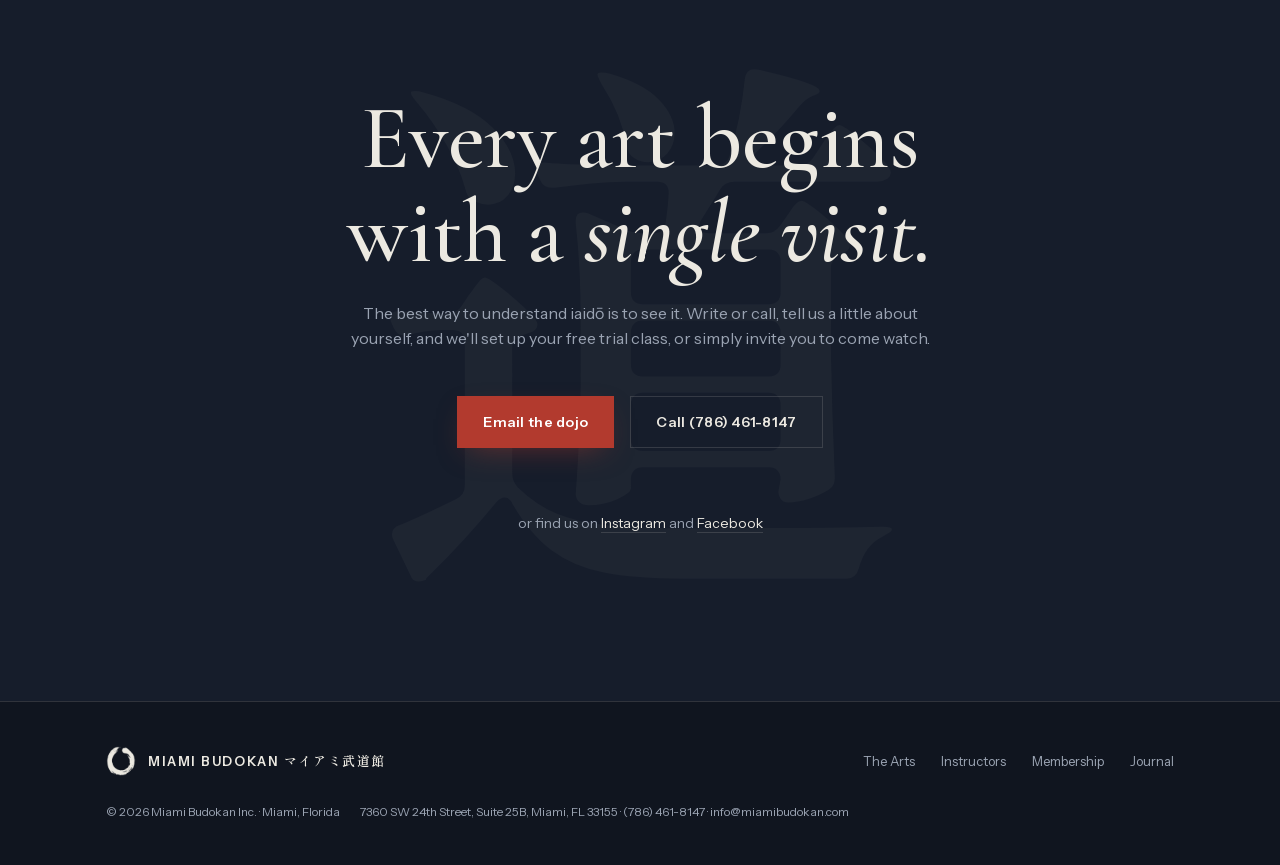
==== commit 7964b3e2: "Add Kaneda Sensei's All Japan Iaido Championship record and Budo University role Co-Authored-By: Cla" ====
--- a/index.html
+++ b/index.html
@@ -389,8 +389,10 @@
           <h3>Kazuhisa Kaneda</h3>
           <p class="rank">Iaidō 8-dan Kyōshi (ZNKR)</p>
           <p>Our dojo trains under the guidance of Kaneda Sensei, who holds the rank of 8-dan Kyōshi in the
-          Zen Nippon Kendō Renmei, among the highest certifications in the art, and who entrusted the dojo
-          with its guiding principle, kokkishin.</p>
+          Zen Nippon Kendō Renmei, among the highest certifications in the art. He remains the most decorated
+          competitor in the history of the All Japan Iaidō Championships, with a record eight victories, and
+          serves as Instructor and Shihan at the International Budo University. That such a master entrusted our
+          dojo with its guiding principle, kokkishin, is an honor we carry into every practice.</p>
         </div>
       </article>
 
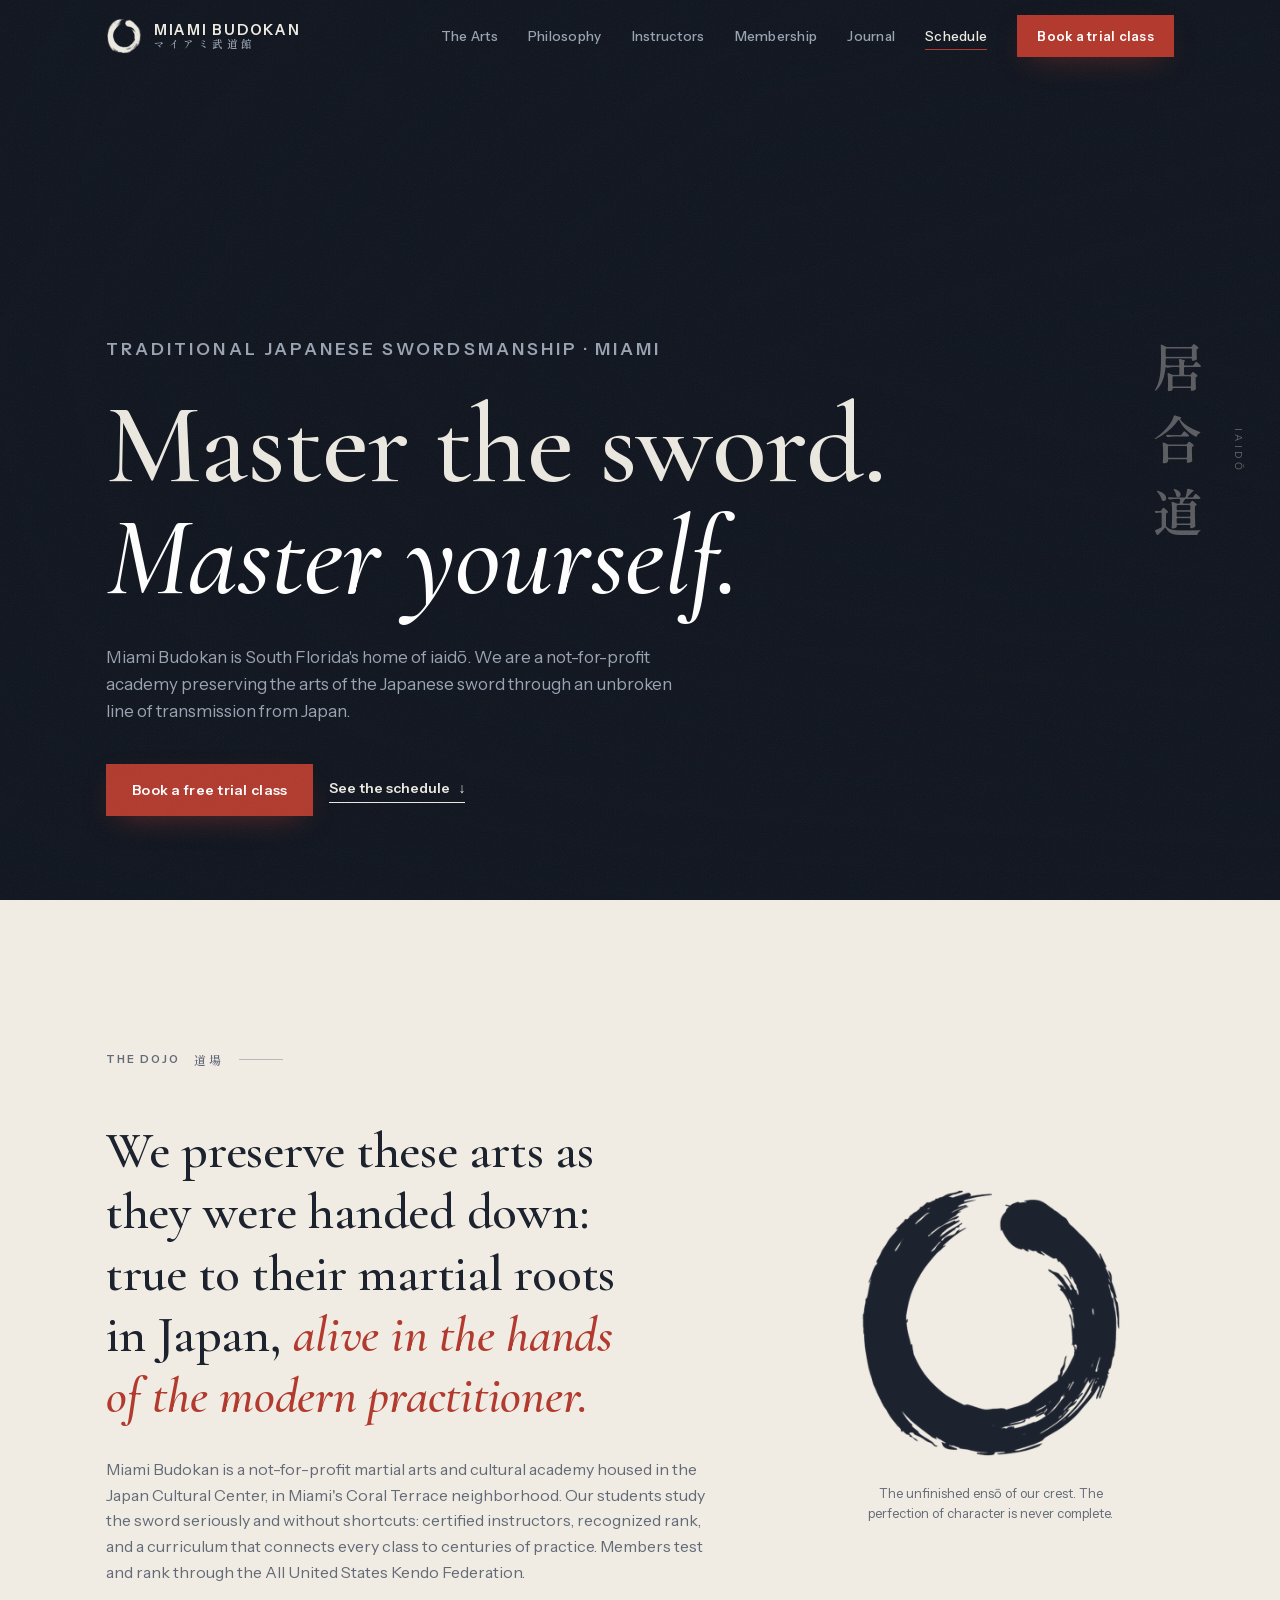
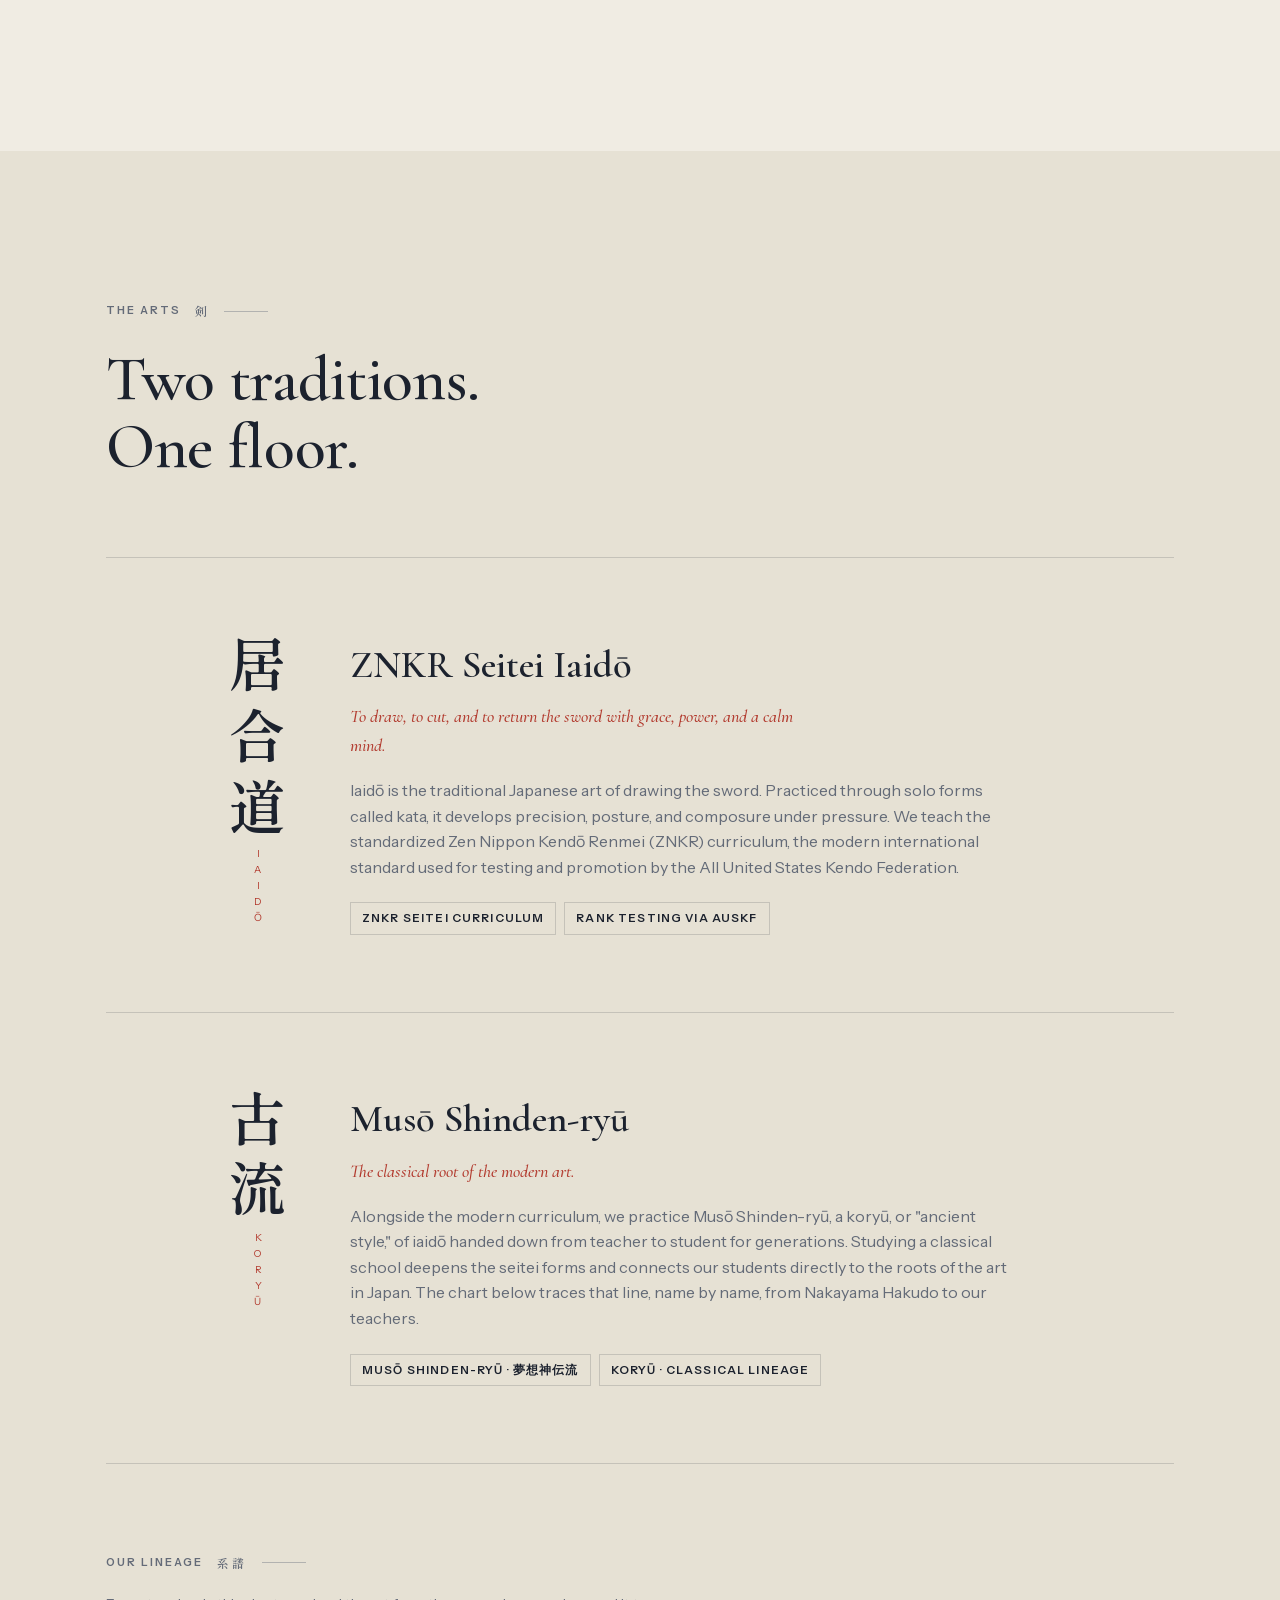
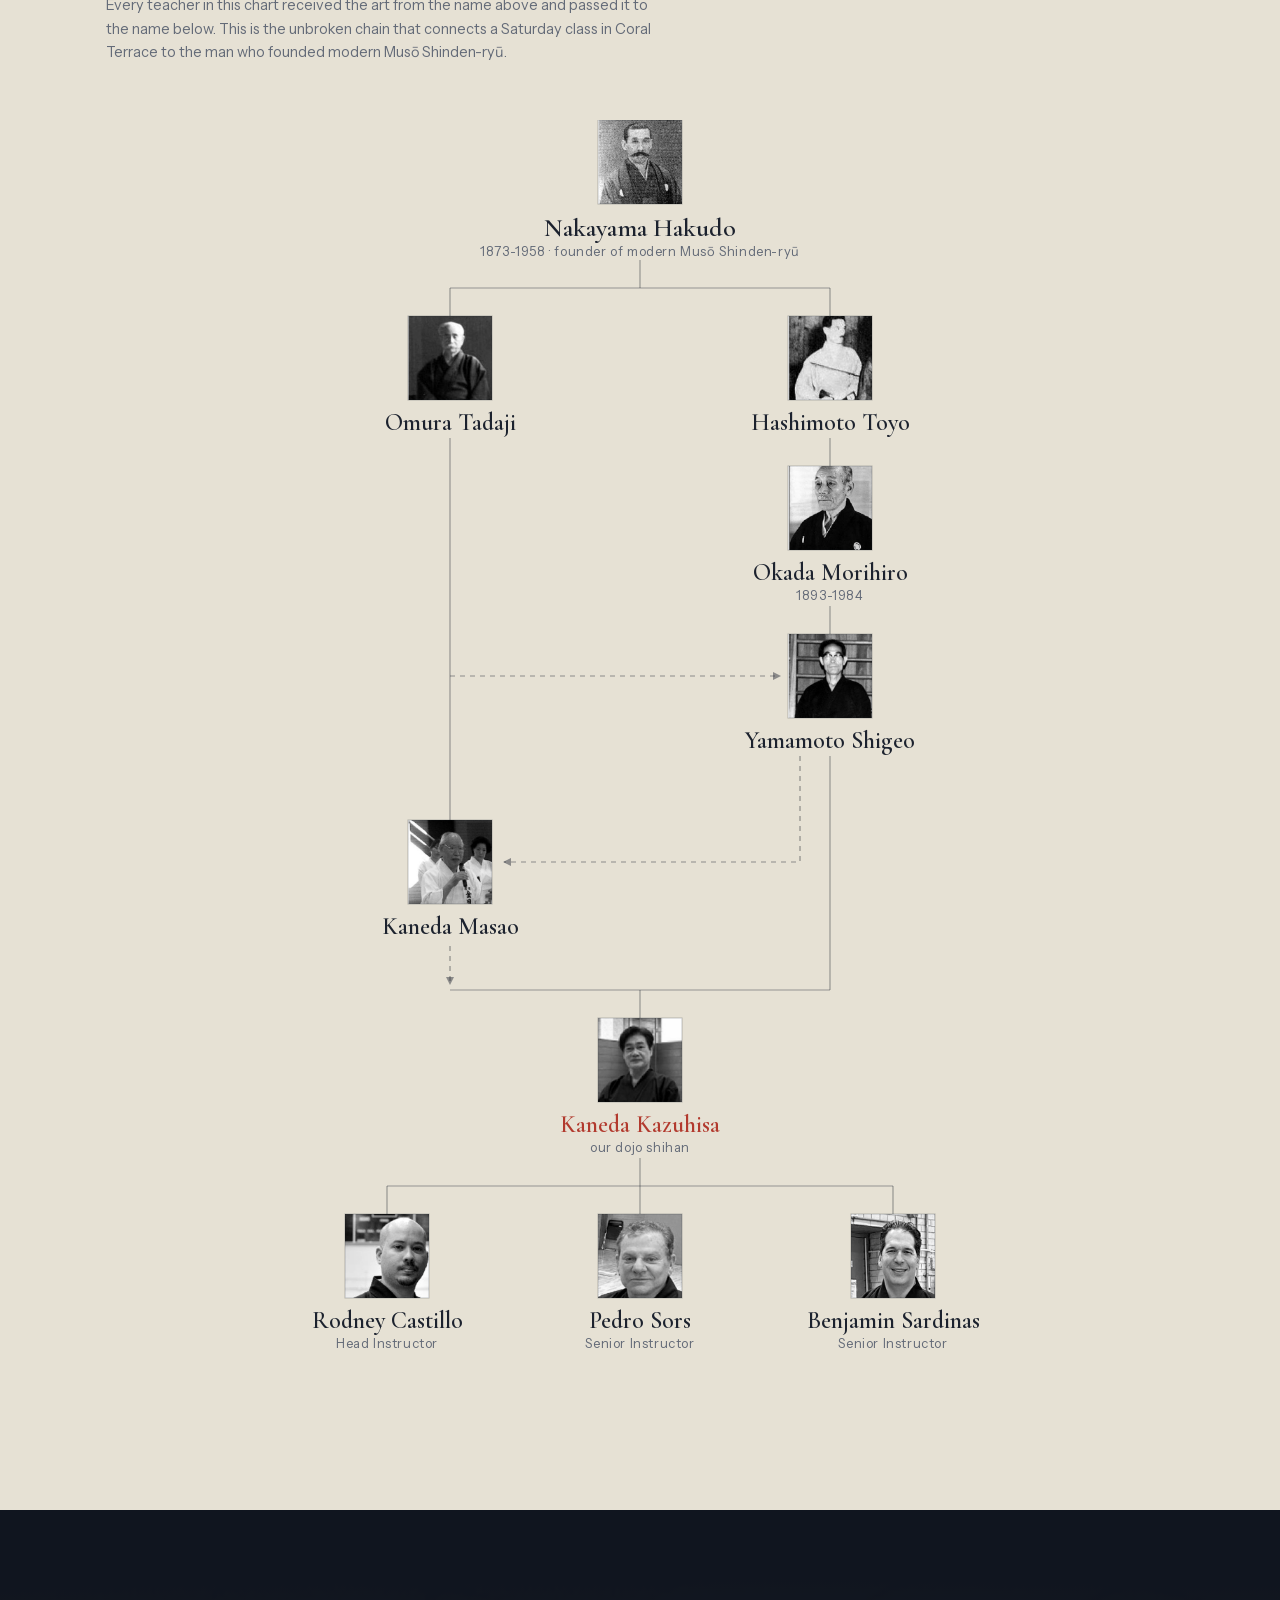
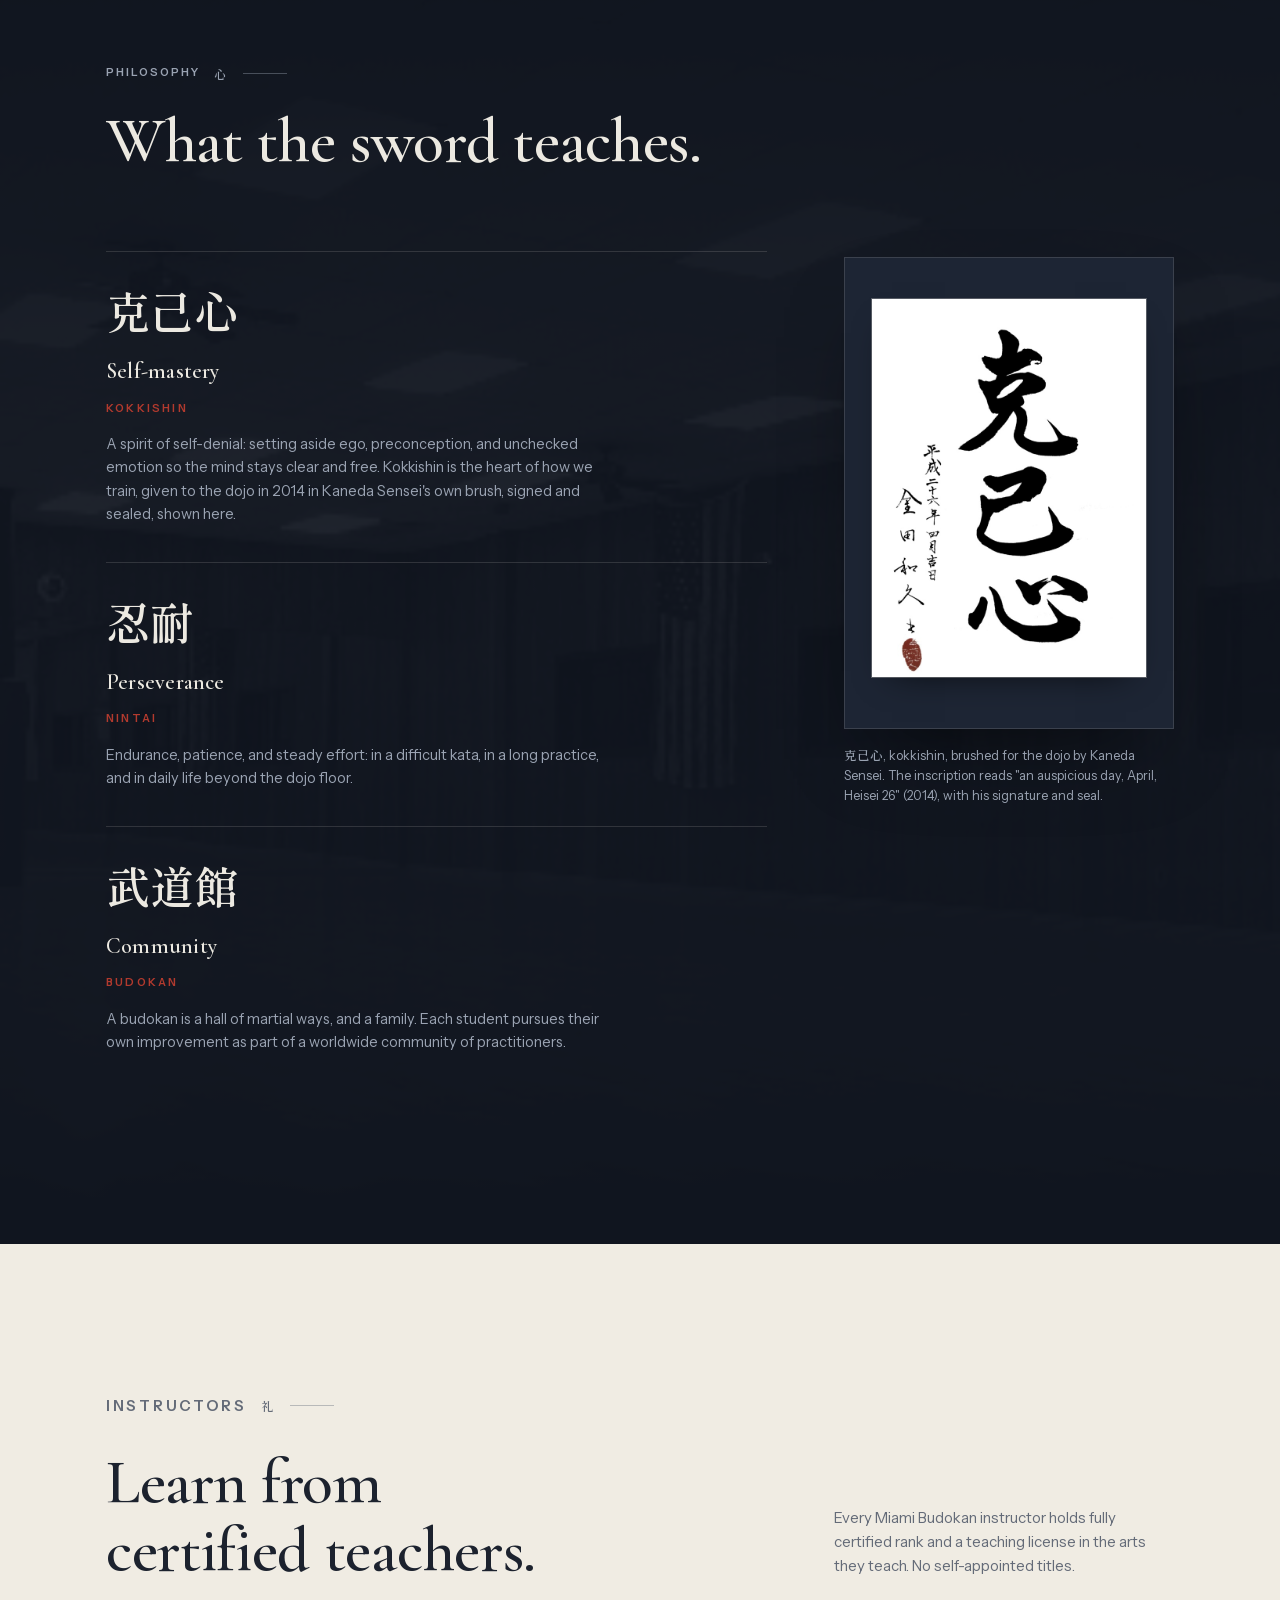
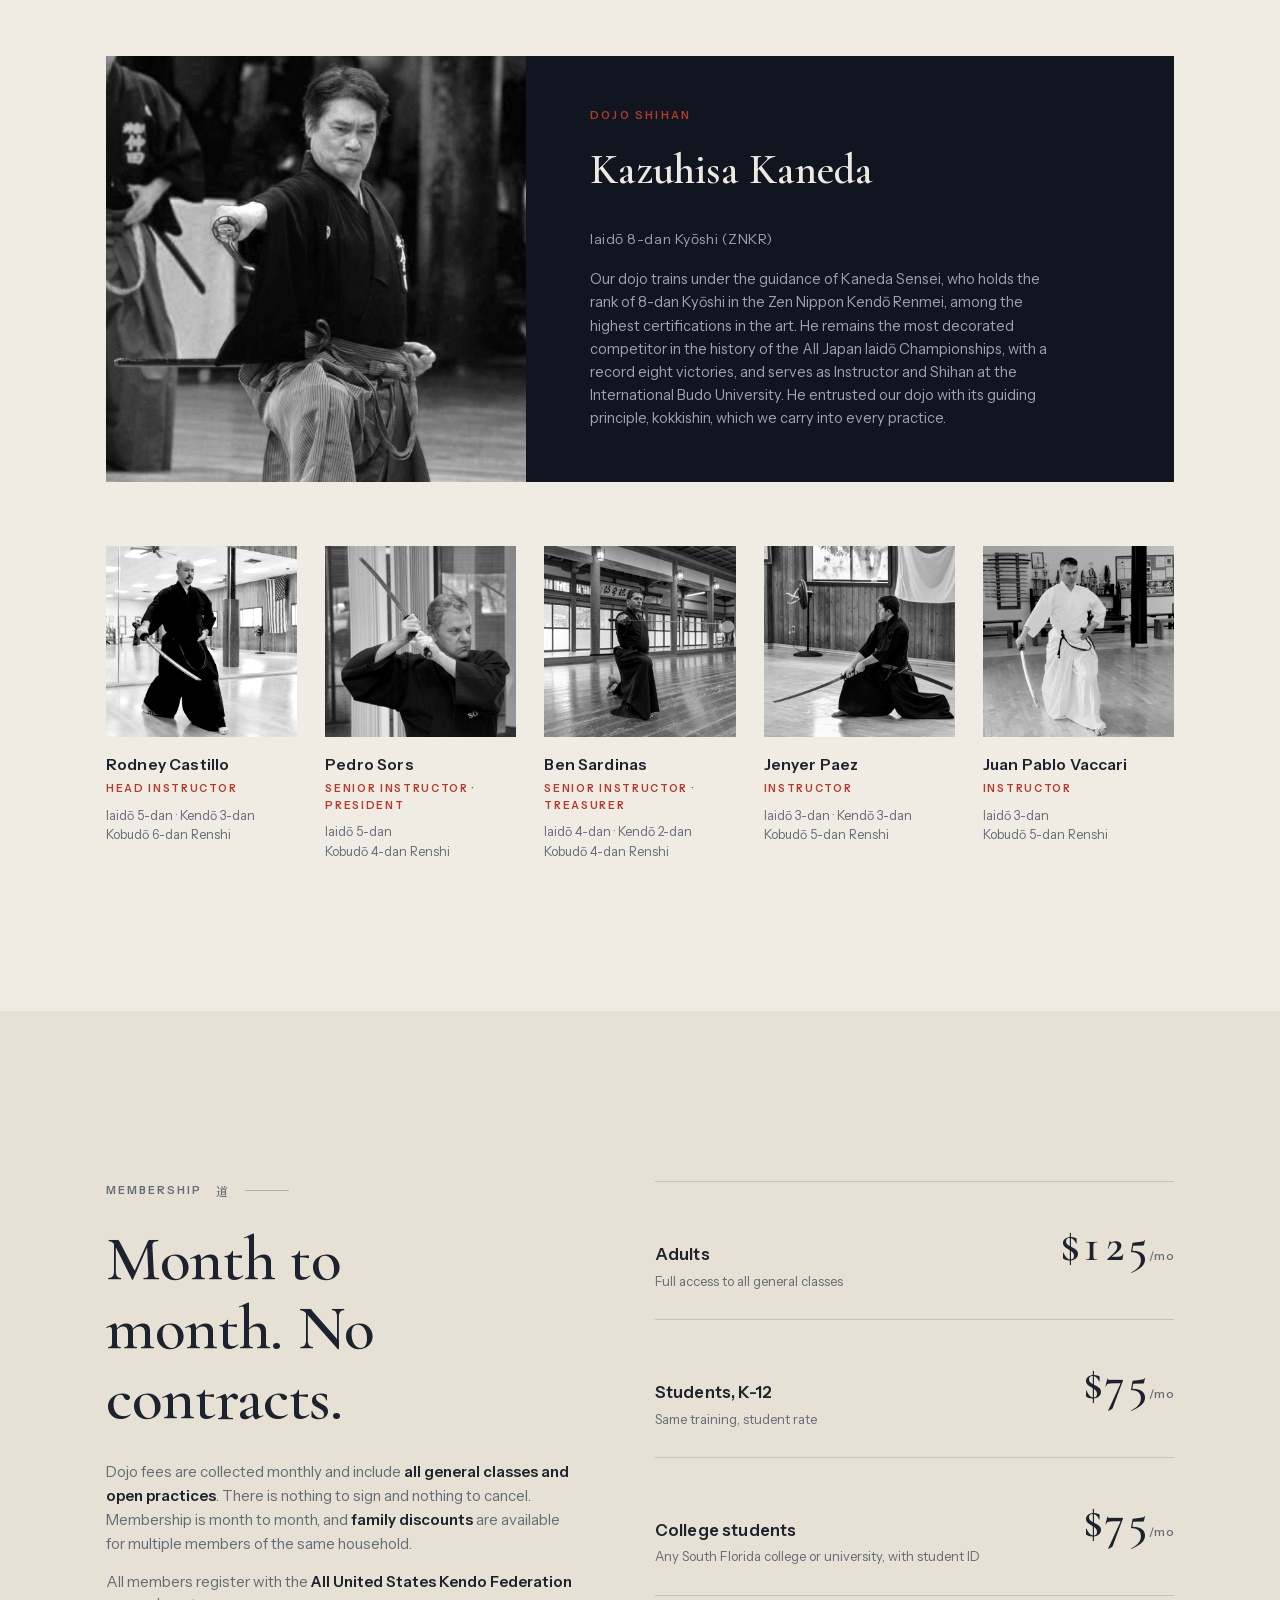
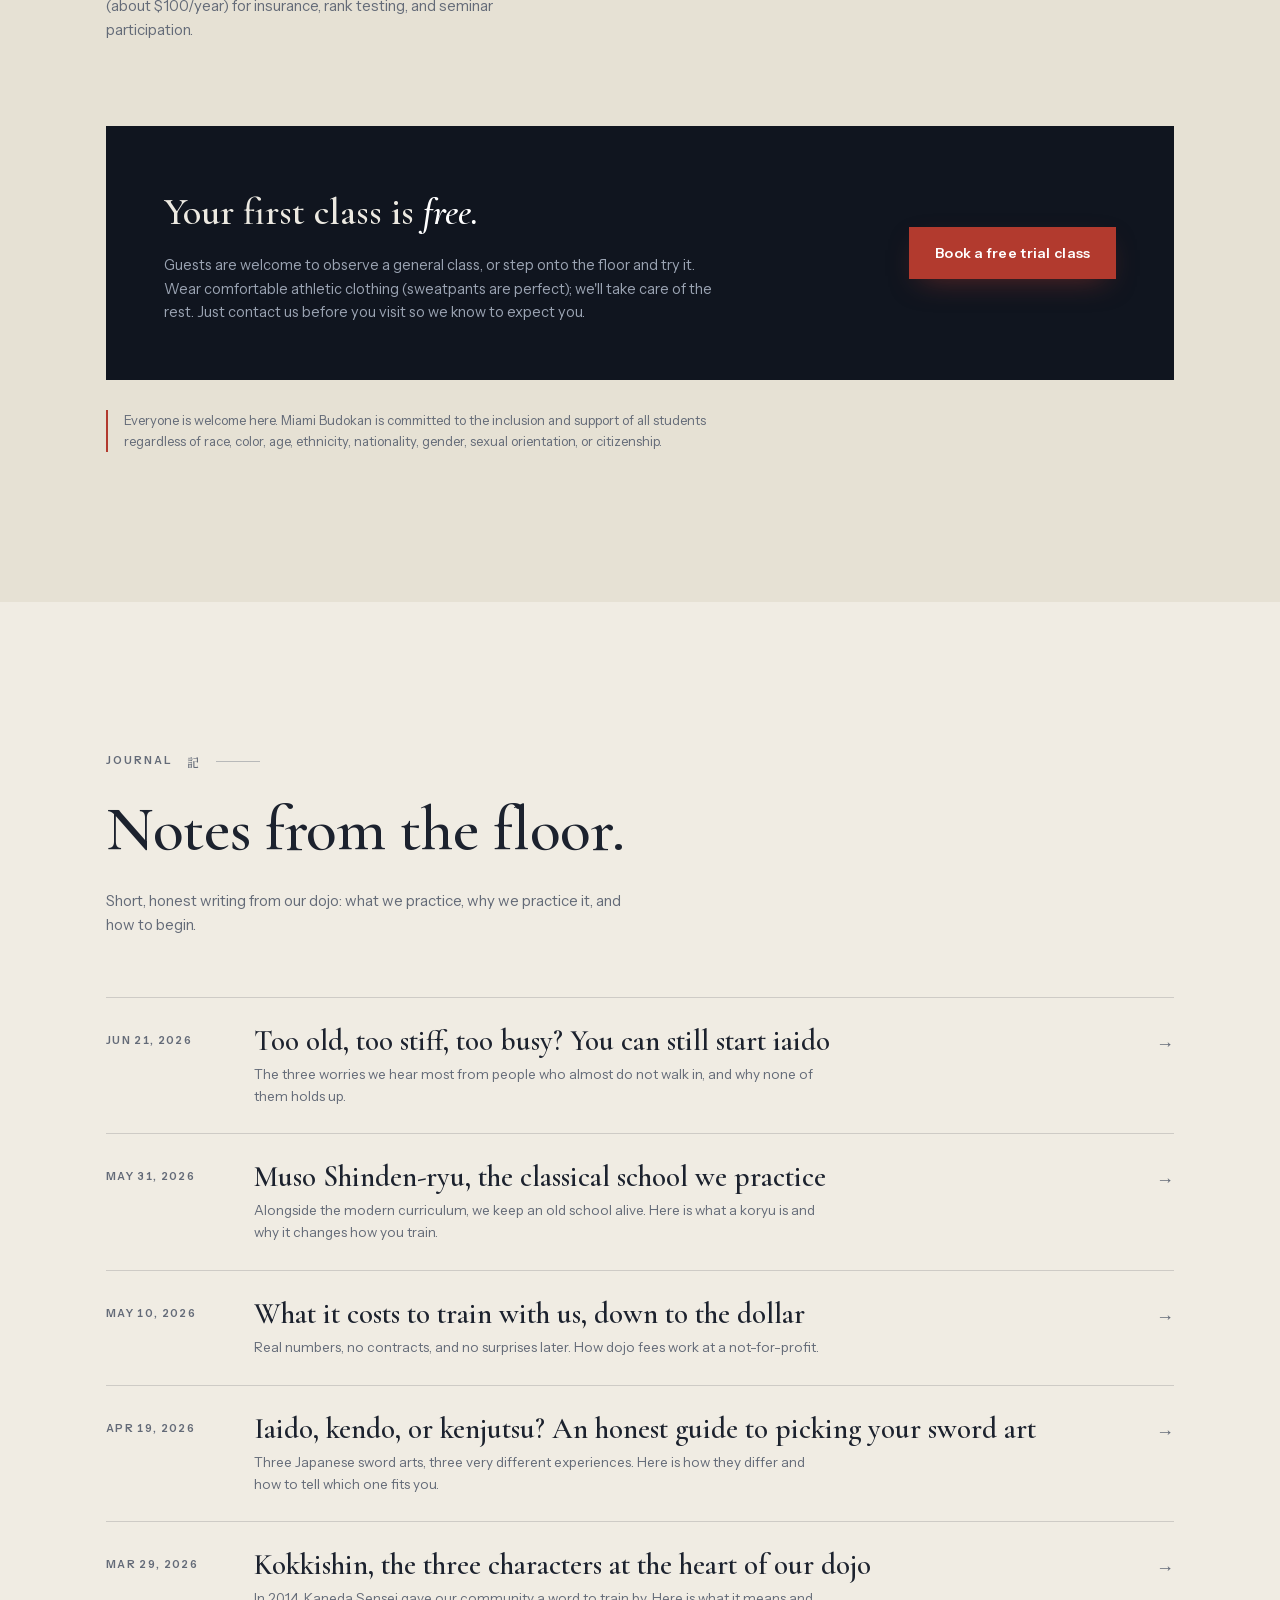
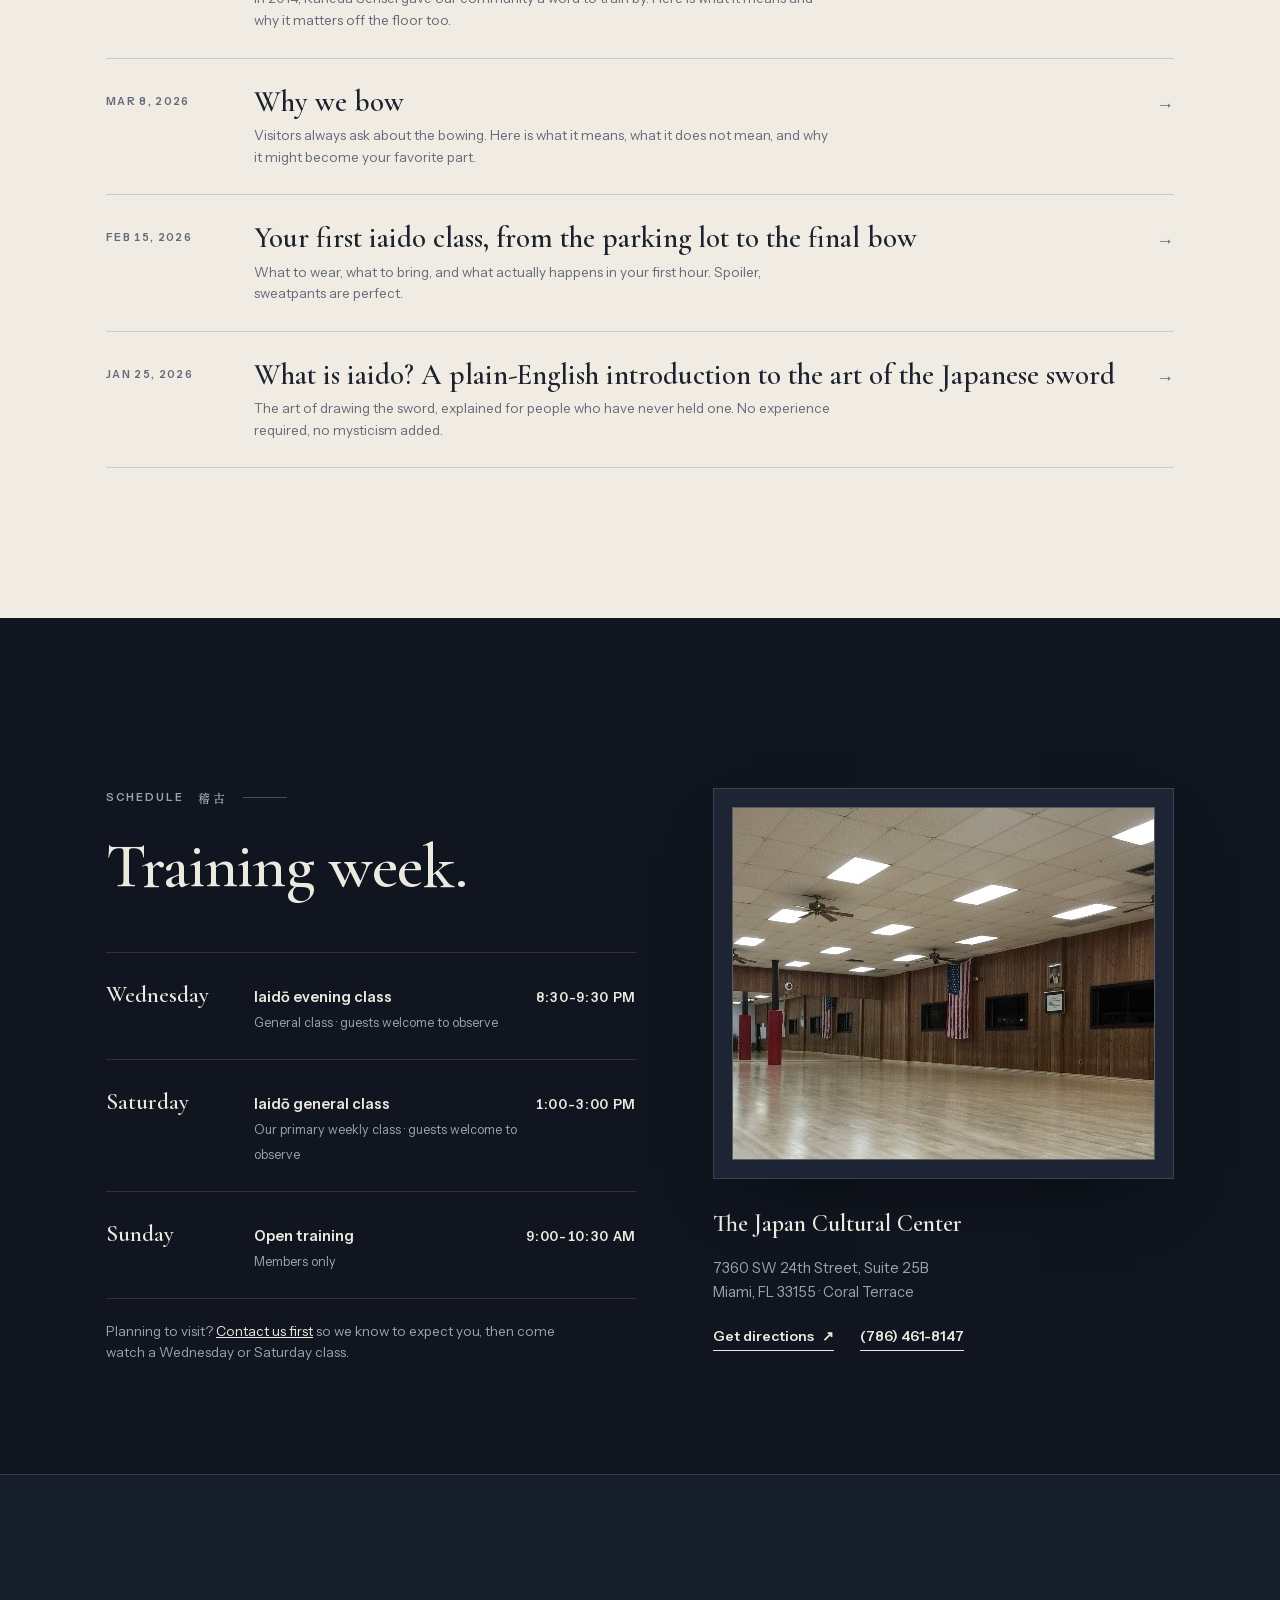
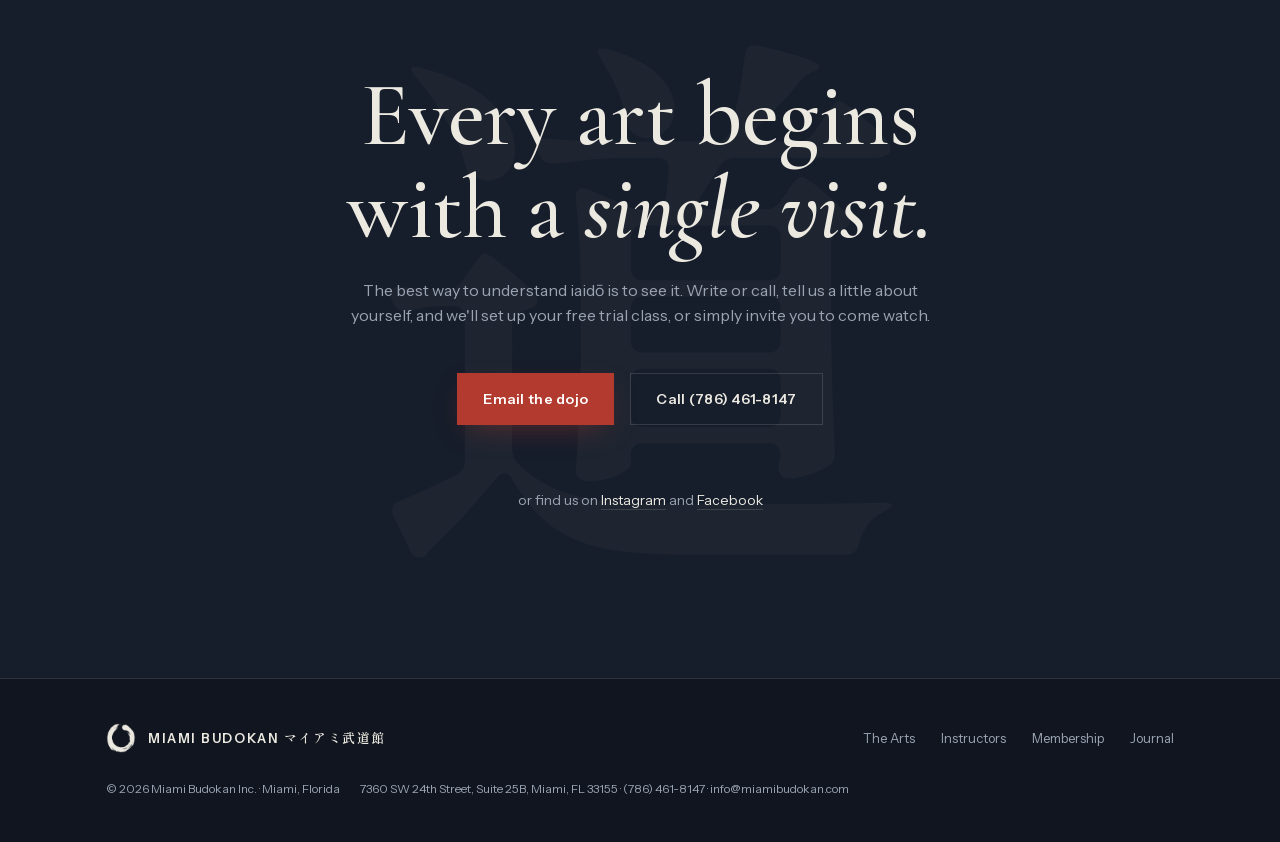
==== commit a3876362: "Tone down closing line of Kaneda bio Co-Authored-By: Claude Fable 5 <noreply@anthropic.com>" ====
--- a/index.html
+++ b/index.html
@@ -391,8 +391,8 @@
           <p>Our dojo trains under the guidance of Kaneda Sensei, who holds the rank of 8-dan Kyōshi in the
           Zen Nippon Kendō Renmei, among the highest certifications in the art. He remains the most decorated
           competitor in the history of the All Japan Iaidō Championships, with a record eight victories, and
-          serves as Instructor and Shihan at the International Budo University. That such a master entrusted our
-          dojo with its guiding principle, kokkishin, is an honor we carry into every practice.</p>
+          serves as Instructor and Shihan at the International Budo University. He entrusted our dojo with its
+          guiding principle, kokkishin, which we carry into every practice.</p>
         </div>
       </article>
 
